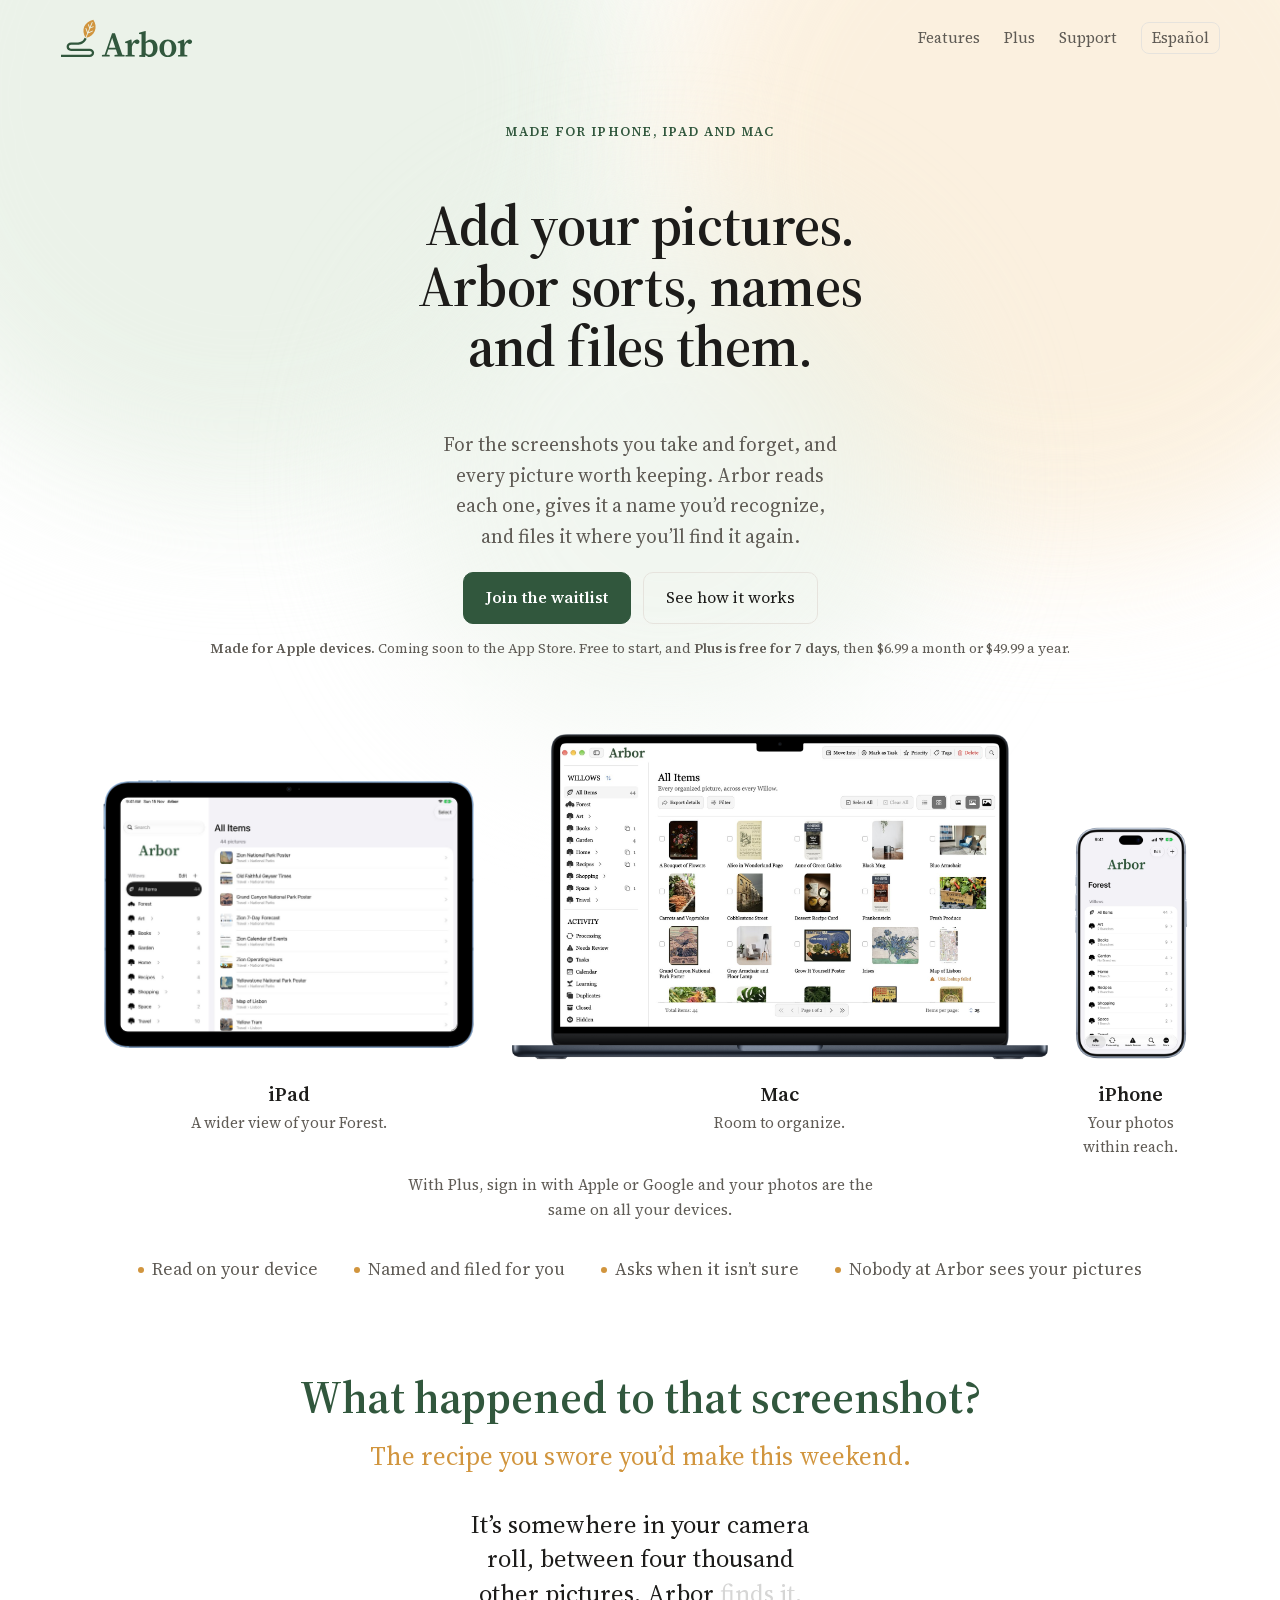
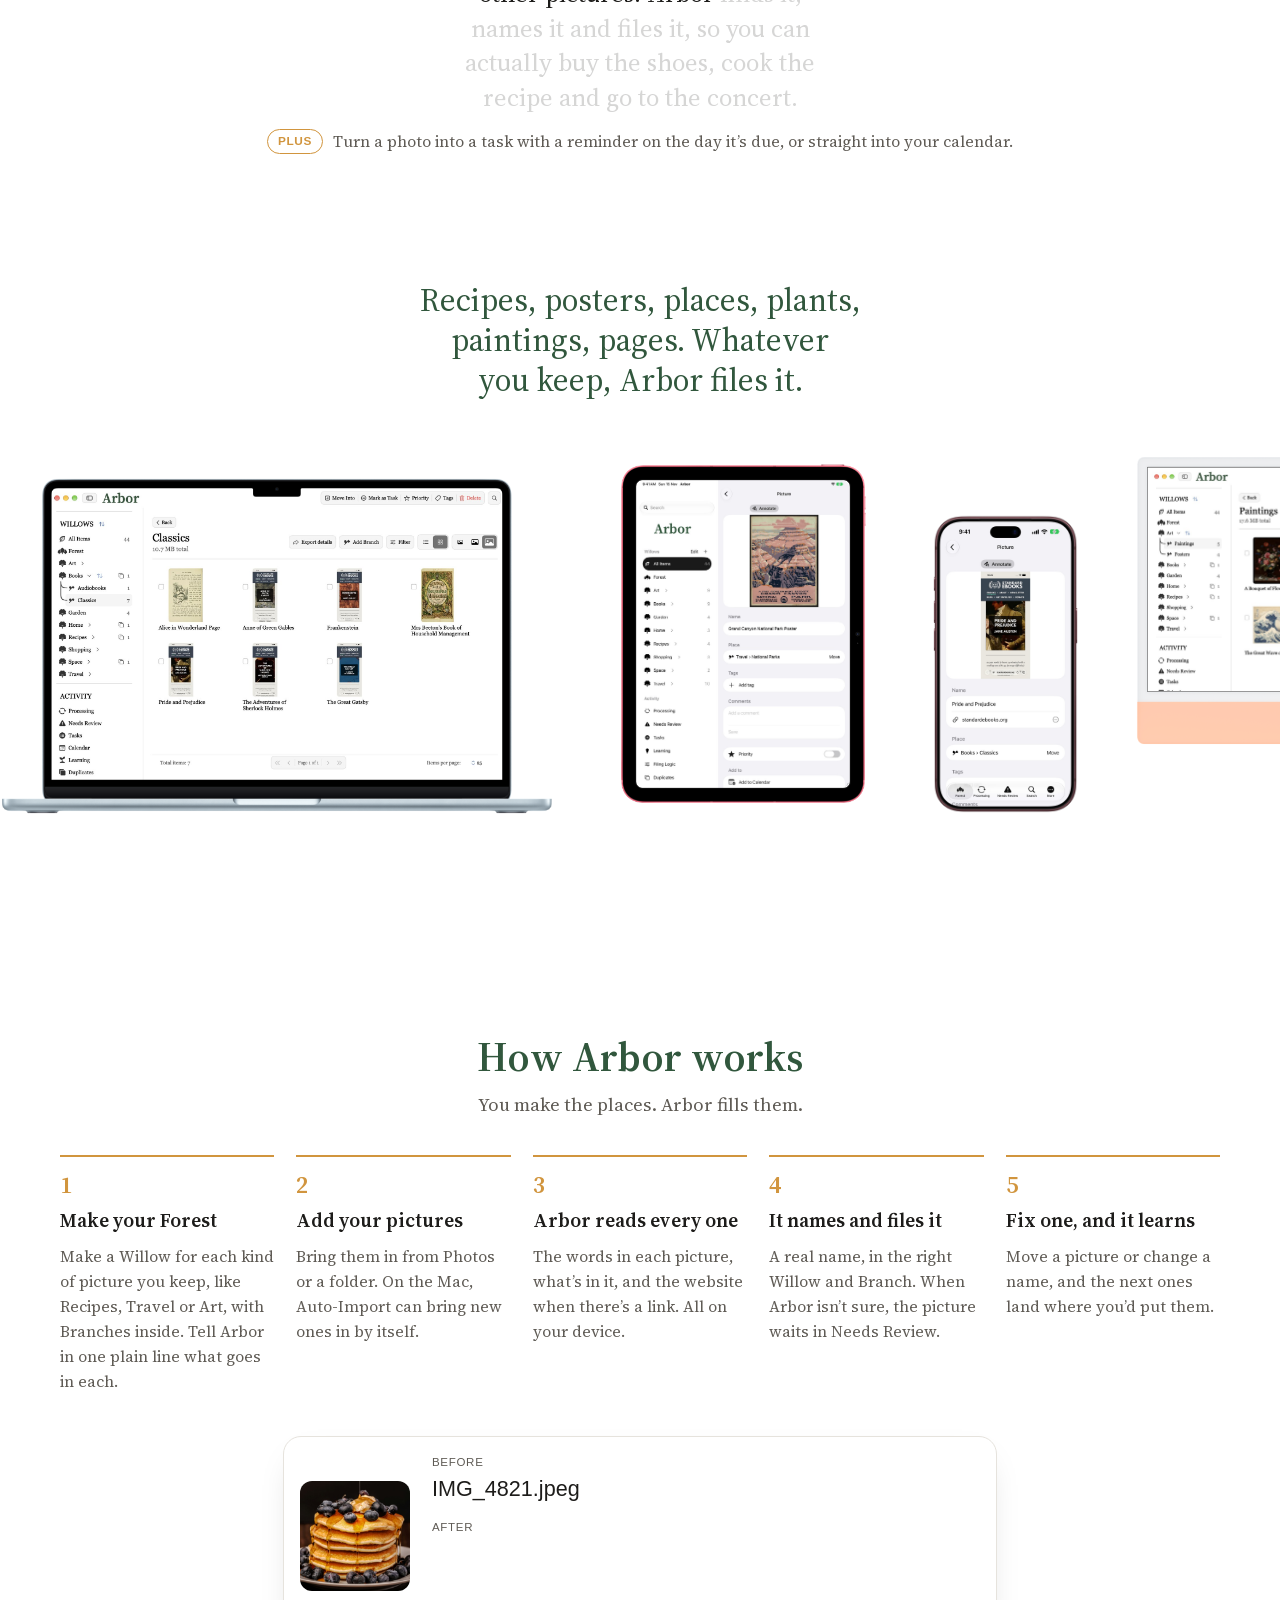
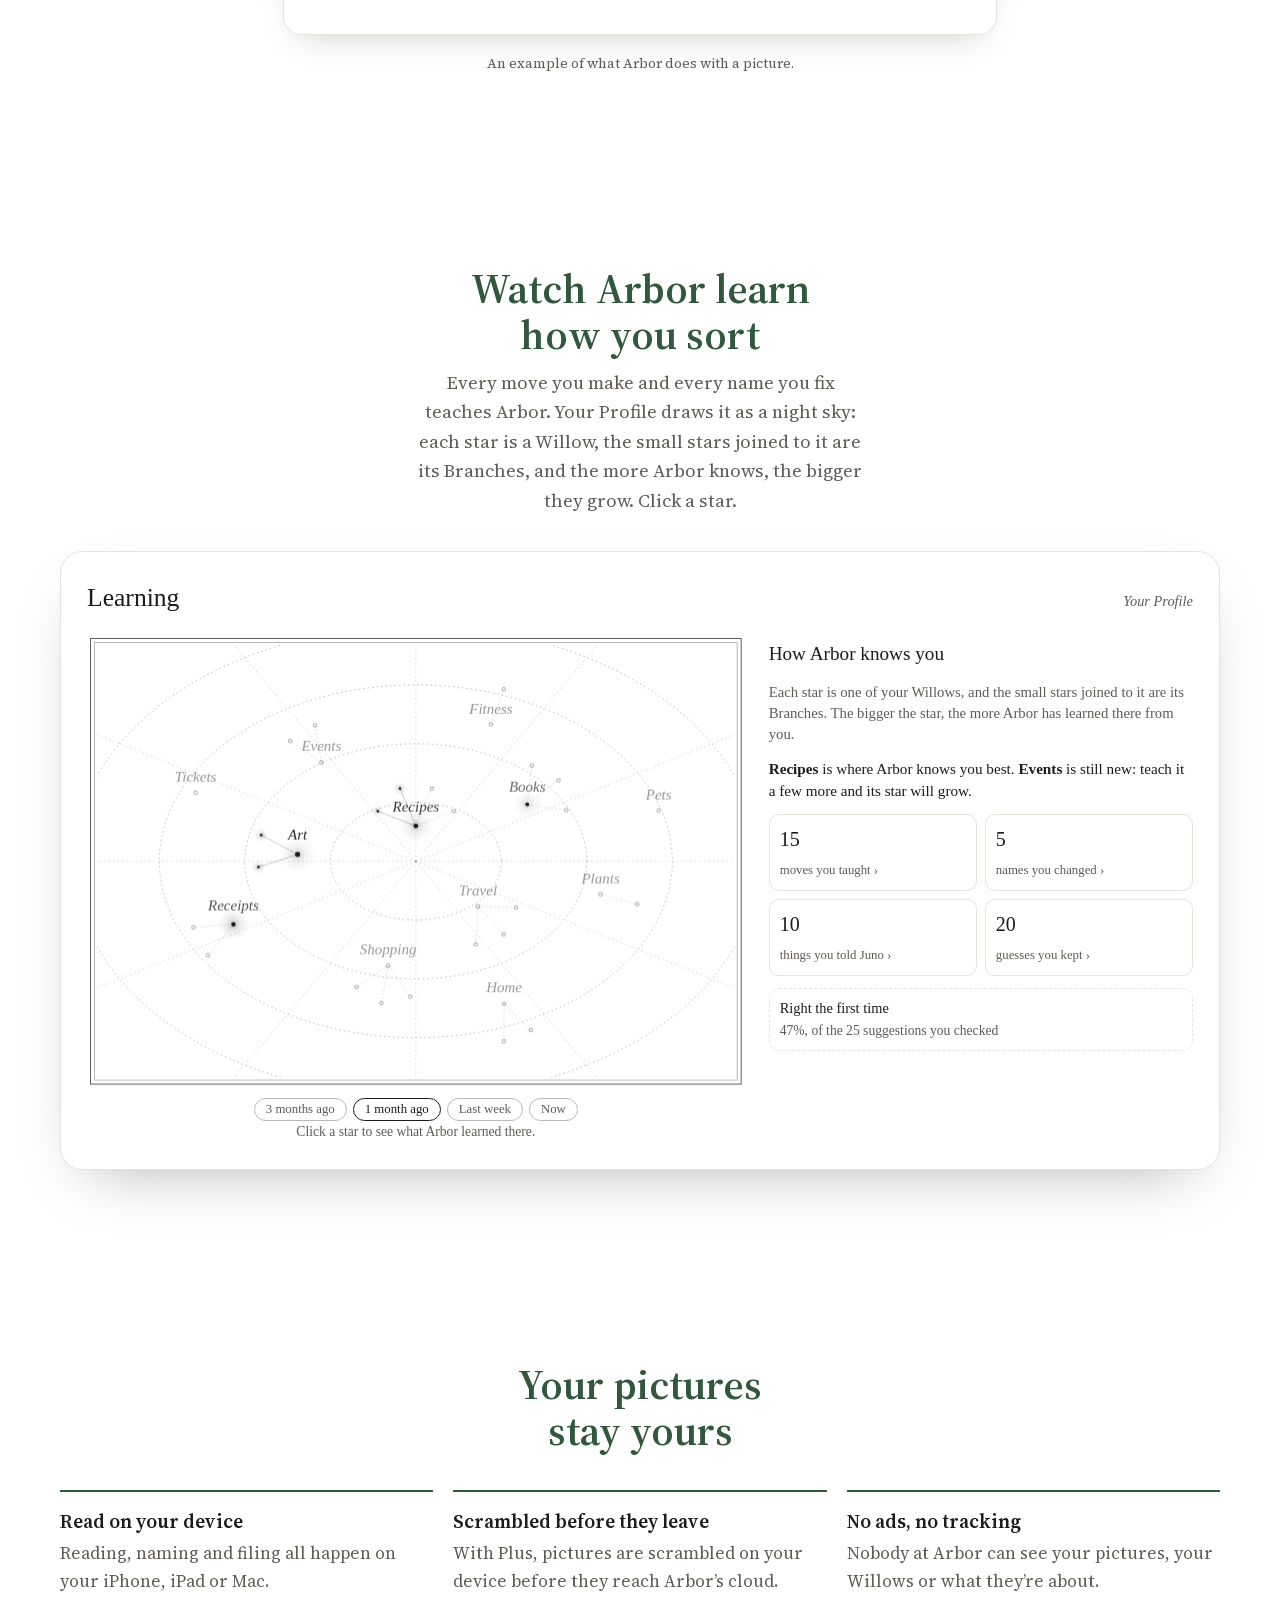
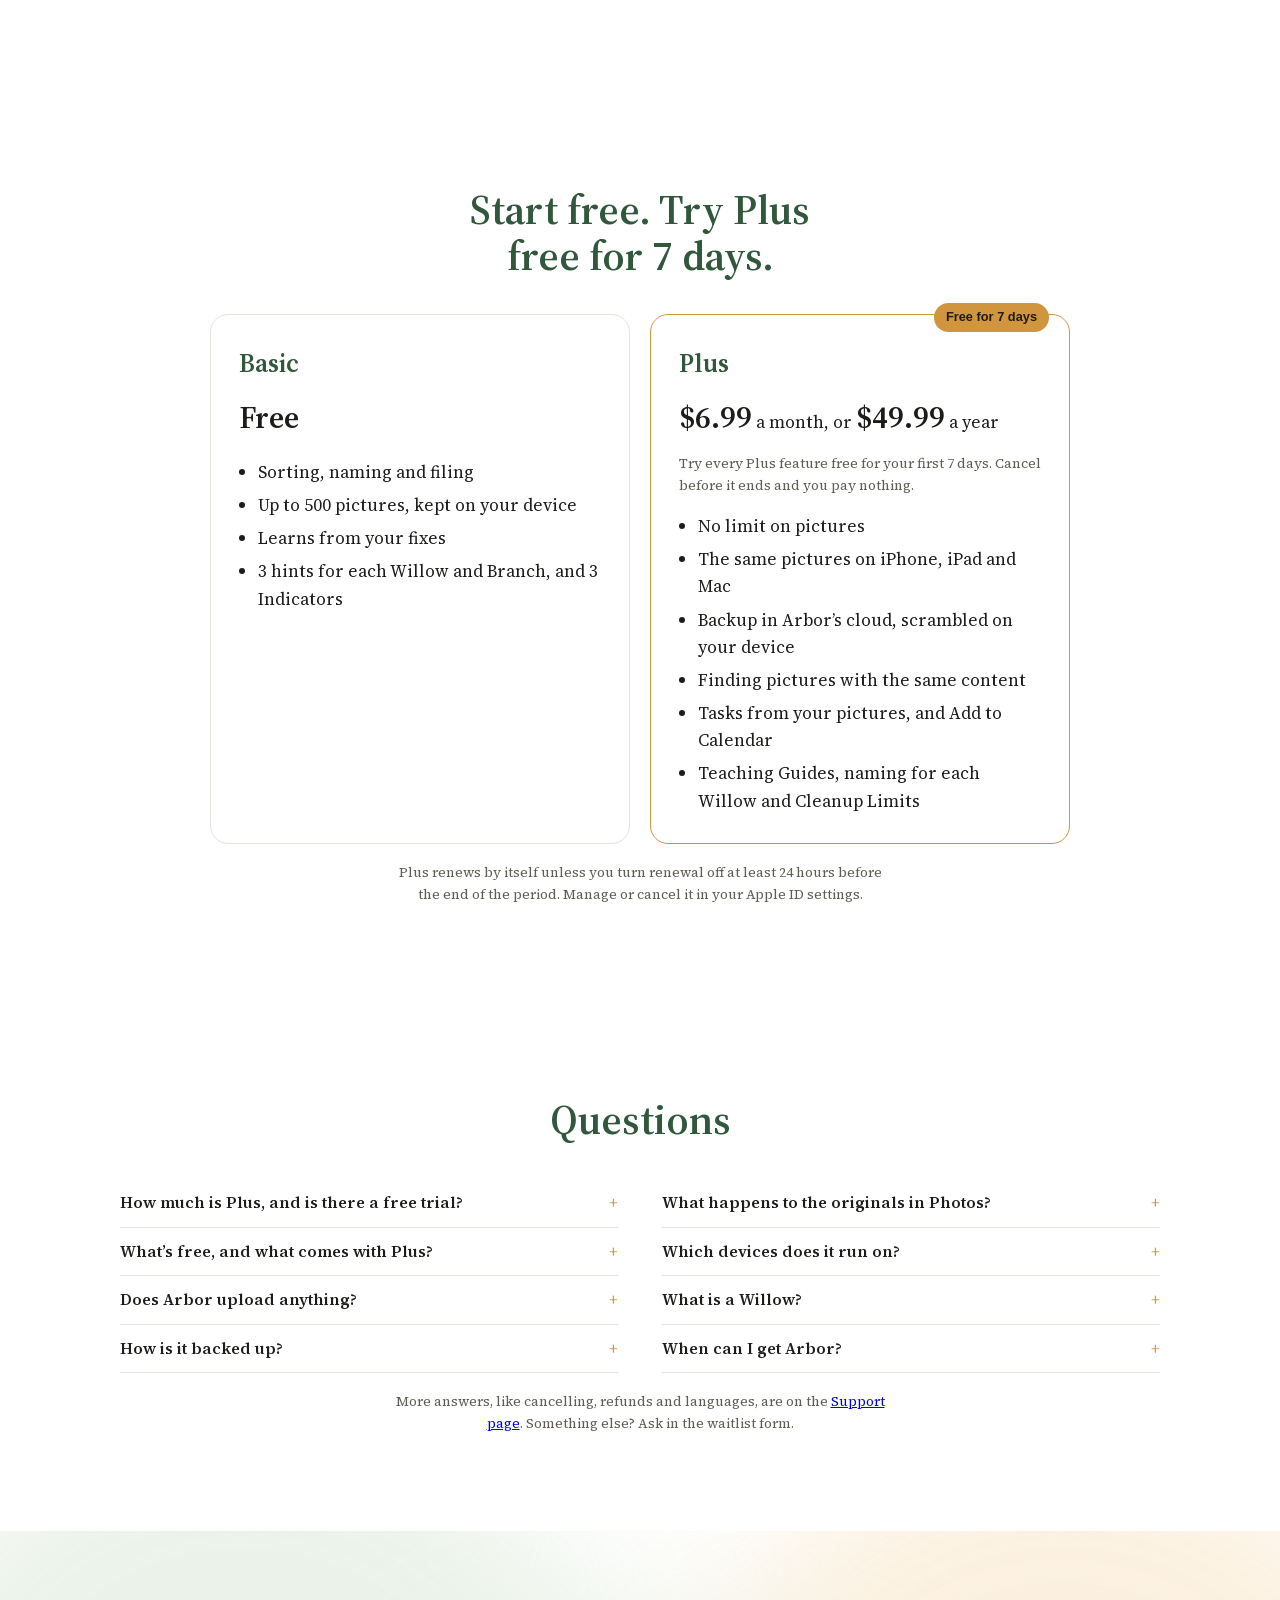
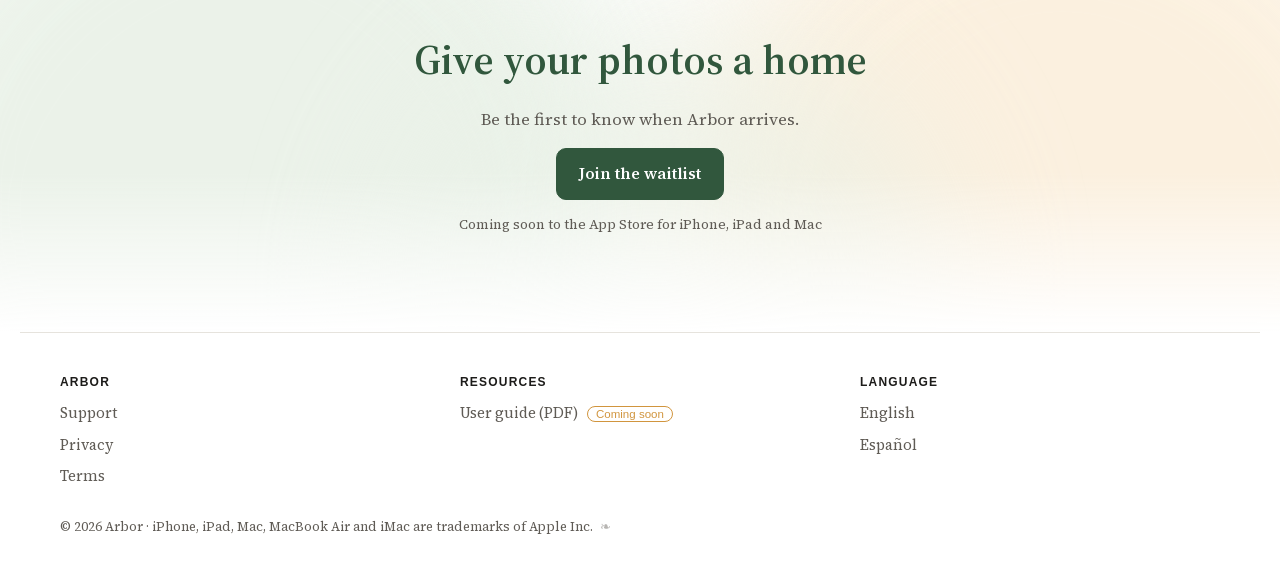
==== index.html @ 3bd98dda "Device row drifts in one smooth loop Co-Authored-By: Claude Opus 5.5 <noreply@anthropic.com>" ====
<!doctype html>
<html lang="en">
<head>
<meta charset="utf-8">
<meta name="viewport" content="width=device-width, initial-scale=1, viewport-fit=cover">
<title>Arbor: your photo curator for iPhone, iPad and Mac</title>
<meta name="description" content="Arbor organizes your photos on iPhone, iPad and Mac, screenshots included. It reads each one, gives it a name you'd recognize, and files it where you'll find it again.">
<meta name="color-scheme" content="light dark">
<meta name="theme-color" content="#ffffff" media="(prefers-color-scheme: light)">
<meta name="theme-color" content="#151614" media="(prefers-color-scheme: dark)">
<meta property="og:title" content="Arbor: your photo curator">
<meta property="og:description" content="Add your pictures. Arbor sorts, names and files them. For iPhone, iPad and Mac.">
<meta property="og:image" content="https://arborcurator.com/img/share.png">
<meta property="og:url" content="https://arborcurator.com/">
<link rel="icon" href="img/icon.svg" type="image/svg+xml">
<link rel="apple-touch-icon" href="img/apple-touch-icon.png">
<link rel="alternate" hreflang="es" href="https://arborcurator.com/es/">
<link rel="stylesheet" href="fonts/fonts.css">
<style>
/* Layout: Arbor's home page itself, full width. Motion lives in the page (a drifting color wash, a moving strip of
   pictures, tabs that switch by themselves, sliding feature cards, a name that types itself, scroll reveals).
   Apple's device frames stay still and straight, as Apple's marketing rules require. A small pill tries colors, fonts, dark. */
:root {
  --bg:#ffffff; --fg:#1d1c1a; --muted:#66625b; --line:#dedbd5; --green:#31573D; --gold:#B57A26; --on:#ffffff;
  --apple:-apple-system, BlinkMacSystemFont, "Helvetica Neue", Helvetica, Arial, sans-serif;
}
@media (prefers-color-scheme: dark) { :root:not([data-theme="light"]) { --bg:#141513; --fg:#ecebe7; --muted:#a39e96; --line:#34352f; --green:#8fc59f; --gold:#e0ad5e; --on:#141513; color-scheme:dark } }
:root[data-theme="dark"] { --bg:#141513; --fg:#ecebe7; --muted:#a39e96; --line:#34352f; --green:#8fc59f; --gold:#e0ad5e; --on:#141513; color-scheme:dark }
body { background:var(--bg); color:var(--fg); margin:0; }
button:focus-visible, a:focus-visible { outline:2px solid var(--gold); outline-offset:2px; }
.pill { position:fixed; right:max(16px, env(safe-area-inset-right, 0px)); bottom:calc(16px + env(safe-area-inset-bottom, 0px)); z-index:20; display:flex; flex-wrap:wrap; gap:8px; padding:8px; border-radius:14px; background:color-mix(in srgb, var(--bg) 88%, transparent); backdrop-filter:blur(10px); border:1px solid var(--line); box-shadow:0 8px 24px rgba(0,0,0,.12); max-width:calc(100vw - 32px); font-family:var(--apple); }
.seg { display:flex; flex-wrap:wrap; gap:4px; }
.seg button { font:inherit; font-size:.8rem; padding:4px 9px; border-radius:8px; border:1px solid var(--line); background:var(--bg); color:var(--fg); cursor:pointer; }
.seg button[aria-pressed="true"] { background:var(--green); border-color:var(--green); color:var(--on); }

/* ===== The website ===== */
.site { --s-bg:#ffffff; --s-fg:#1d1c1a; --s-muted:#5f5b55; --s-line:#e6e3dd; --s-head:#1d1c1a; --s-mark:#31573D; --s-gold:#D1953E;
  --s-btn:#D1953E; --s-btntext:#1d1c1a; --s-panel:#f6f4ef; --s-panel2:#eef3ec; --s-wash1:#e9f1e7; --s-wash2:#fbefdc; --s-card:#ffffff;
  --s-hfont:"Source Serif 4", Georgia, serif; --s-bfont:"Source Serif 4", Georgia, serif;
  background:var(--s-bg); color:var(--s-fg); font-family:var(--s-bfont); font-size:17px; line-height:1.6; overflow-x:clip; container-type:inline-size; }
.site.c-a { --s-head:#31573D; --s-btn:#31573D; --s-btntext:#fff; }
.site.c-b { --s-bg:#EEF3EC; --s-head:#31573D; --s-btn:#31573D; --s-btntext:#fff; --s-panel:#ffffff; --s-panel2:#ffffff; --s-card:#ffffff; --s-line:#d6e0d3; --s-wash1:#dbe9d6; --s-wash2:#f7ecd8; --s-muted:#4d5a50; }
.site.c-b.dark { --s-bg:#121a14; --s-panel:#1c271f; --s-panel2:#1c271f; --s-card:#1c271f; --s-line:#2c3a2f; --s-wash1:#1d3123; --s-wash2:#2a2418; }
.site.dark { --s-bg:#151614; --s-fg:#ecebe7; --s-muted:#a7a29a; --s-line:#33342f; --s-head:#f1efe9; --s-mark:#a9d3b5; --s-gold:#e0ad5e; --s-btn:#e0ad5e; --s-btntext:#151614; --s-panel:#1e201c; --s-panel2:#1a221c; --s-wash1:#1b2a1f; --s-wash2:#2a2216; --s-card:#1e201c; }
.site.c-a.dark, .site.c-b.dark { --s-head:#a9d3b5; --s-btn:#8fc59f; --s-btntext:#10170f; }
.site.f-a { --s-bfont:-apple-system, BlinkMacSystemFont, "Helvetica Neue", Arial, sans-serif; }
.site.f-c { --s-bfont:"Source Sans 3", "Helvetica Neue", Arial, sans-serif; }
.site h2, .site h3 { font-family:var(--s-hfont); font-weight:600; color:var(--s-head); margin:0; text-wrap:balance; }
.site p { margin:0; }
.in { max-width:1160px; margin:0 auto; padding-left:max(40px, env(safe-area-inset-left, 0px)); padding-right:max(40px, env(safe-area-inset-right, 0px)); }
.nav { display:flex; align-items:center; justify-content:space-between; gap:16px; padding-block:18px; position:relative; z-index:2; }
.brand { display:flex; align-items:center; text-decoration:none; } .lockup { height:40px; width:auto; display:block; } .lg { fill:#31573D; } .lo { fill:#D1953E; } .site.dark .lg { fill:#a9d3b5; } .site.dark .lo { fill:#e0ad5e; }
.links { display:flex; gap:24px; font-size:.95rem; align-items:center; }
.links a { color:var(--s-muted); text-decoration:none; } .links a:hover { color:var(--s-fg); }
.links .lang { border:1px solid var(--s-line); border-radius:8px; padding:3px 10px; }

/* Hero with a slowly drifting color wash (PDF Expert style) */
.top { position:relative; isolation:isolate; }
.wash { position:absolute; inset:0 0 18% 0; z-index:-1; overflow:hidden; }
.wash i { position:absolute; width:62vmax; height:62vmax; border-radius:50%; filter:blur(70px); opacity:.9; }
.wash i:nth-child(1) { background:var(--s-wash1); left:-12%; top:-30%; }
.wash i:nth-child(2) { background:var(--s-wash2); right:-14%; top:-24%; }
.wash i:nth-child(3) { background:var(--s-wash1); left:30%; top:20%; width:44vmax; height:44vmax; opacity:.6; }
.wash::after { content:""; position:absolute; inset:auto 0 0 0; height:40%; background:linear-gradient(transparent, var(--s-bg)); }
.hero { text-align:center; display:flex; flex-direction:column; align-items:center; gap:14px; padding-block:46px 10px; }
.for { font-size:.8rem; letter-spacing:.1em; text-transform:uppercase; font-weight:600; color:var(--s-mark); }
.h1 { font-size:3.6rem; line-height:1.05; letter-spacing:-.012em; max-width:16ch; }
.h1 span { display:inline-block; }
.sub { font-size:1.2rem; color:var(--s-muted); max-width:46ch; text-wrap:balance; }
.btns { display:flex; flex-wrap:wrap; justify-content:center; gap:12px; margin-top:6px; }
.btn { font:inherit; font-size:1rem; font-weight:600; border-radius:10px; padding:12px 22px; border:1px solid var(--s-btn); background:var(--s-btn); color:var(--s-btntext); text-decoration:none; cursor:pointer; }
.btn.ghost { background:transparent; color:var(--s-fg); border-color:var(--s-line); font-weight:400; }
.small { font-size:.86rem; color:var(--s-muted); }

/* Apple's own device frames, straight on, side by side, true relative size, never moved or overlapped */
.devices { display:flex; align-items:flex-end; justify-content:center; gap:2.2%; max-width:1080px; margin:40px auto 0; padding-inline:24px; }
.dev { position:relative; flex:none; }
.dev .frame { position:relative; z-index:2; display:block; width:100%; height:auto; pointer-events:none; }
.dev .screen { position:absolute; z-index:1; overflow:hidden; background:#fff; }
.dev.iphone .screen { border-radius:13% / 6%; } .dev.ipad .screen { border-radius:4% / 3%; } .dev.ipadl .screen { border-radius:3% / 4%; } .dev.duo .screen { border-radius:5% / 3.5%; } .dev.mac .screen { border-radius:1.5% 1.5% 0 0 / 2.3% 2.3% 0 0; }
.devices .dev.mac { width:50%; } .devices .dev.ipadl { width:36.5%; } .dev.mac .screen { left:9.294%; top:9.478%; width:81.356%; height:81.043%; }
.devices .dev.ipad { width:29.5%; } .dev.ipad .screen { left:9.804%; top:7.246%; width:80.343%; height:85.507%; }
.devices .dev.iphone { width:10.6%; } .dev.iphone .screen { left:5.333%; top:2.5%; width:89.333%; height:95%; }
.dev.ipadl .screen { left:7.246%; top:9.804%; width:85.507%; height:80.392%; }
.dev.mini .screen { left:5.077%; top:7.494%; width:89.846%; height:85.011%; border-radius:3% / 4.5%; }
.dev.minip .screen { left:7.494%; top:5.077%; width:85.011%; height:89.846%; border-radius:4.5% / 3%; }
.dev.neo .screen { left:12.647%; top:14.26%; width:74.706%; height:71.48%; }
.dev.pro .screen { left:10.882%; top:11.449%; width:78.235%; height:77.102%; }
.dev.imac .screen { left:2.962%; top:3.752%; width:94.077%; height:62.116%; }
.dev.duo .screen { left:5.340%; top:3.880%; width:89.319%; height:92.240%; }
.screen img { width:100%; height:100%; object-fit:cover; object-position:top center; display:block; background:#fff; }
.screen .slide { position:absolute; inset:0; opacity:0; transition:opacity .9s ease; }
.screen .slide.on { opacity:1; }
.coming { position:absolute; inset:0; display:flex; flex-direction:column; align-items:center; justify-content:center; gap:4px; text-align:center; padding:8%; font-family:var(--apple); font-size:.78rem; line-height:1.35; color:#77736c; background:#f4f3ef; }
.coming br { display:none; } .coming i { font-size:.85em; opacity:.75; }
.standin { position:absolute; left:8px; bottom:8px; z-index:3; font-family:var(--apple); font-size:.66rem; background:rgba(29,28,26,.82); color:#fff; border-radius:5px; padding:2px 7px; }

.devcaps { display:flex; justify-content:center; gap:2.2%; max-width:1080px; margin:18px auto 0; padding-inline:24px; text-align:center; }
.devcaps > div { flex:none; display:flex; flex-direction:column; gap:2px; }
.devcaps .cap-ipad { width:36.5%; } .devcaps .cap-mac { width:50%; } .devcaps .cap-iphone { width:10.6%; }
.devcaps b { font-family:var(--s-hfont); font-size:1.25rem; font-weight:600; color:var(--s-fg); }
.devcaps span { color:var(--s-muted); font-size:.92rem; }
.syncline { text-align:center; color:var(--s-muted); font-size:.95rem; margin:14px auto 0 !important; max-width:60ch; padding-inline:20px; }
/* Proof line */
.proof { display:flex; flex-wrap:wrap; justify-content:center; gap:10px 36px; padding-block:34px 0; color:var(--s-muted); }
.proof span { display:flex; align-items:center; gap:8px; } .proof i { width:6px; height:6px; border-radius:50%; background:var(--s-gold); display:block; }

/* Moving strip of real pictures */
.strip { margin-top:64px; overflow:hidden; mask-image:linear-gradient(90deg, transparent, #000 8%, #000 92%, transparent); }
.strip-cap { text-align:center; color:var(--s-muted); font-size:.95rem; margin-bottom:16px; }
.track { display:flex; gap:16px; width:max-content; }
.track figure { margin:0; height:190px; border-radius:12px; overflow:hidden; flex:none; box-shadow:0 8px 24px -12px rgba(0,0,0,.25); }
.track img { height:100%; width:auto; display:block; }
.track.two { margin-top:16px; }

.sec { padding-block:96px; }
.sec-head { text-align:center; display:flex; flex-direction:column; gap:10px; align-items:center; margin-bottom:36px; }
.sec-head h2 { font-size:2.6rem; line-height:1.1; max-width:20ch; }
.sec-head p { color:var(--s-muted); font-size:1.15rem; max-width:50ch; }

/* How it works, with a name that types itself */
.how { list-style:none; margin:0 auto; padding:0; display:grid; grid-template-columns:repeat(5, 1fr); gap:22px; }
.how li { display:flex; flex-direction:column; gap:8px; border-top:2px solid var(--s-line); padding-top:16px; position:relative; }
.how li::before { content:""; position:absolute; left:0; top:-2px; height:2px; width:0; background:var(--s-gold); transition:width 1.2s ease; }
.how li.on::before { width:100%; }
.how .n { font-family:var(--s-hfont); font-size:1.5rem; font-weight:600; color:var(--s-gold); line-height:1; }
.how b { font-family:var(--s-hfont); font-size:1.2rem; font-weight:600; color:var(--s-fg); }
.how p { color:var(--s-muted); font-size:.98rem; }
.rename { margin:42px auto 0; max-width:680px; display:flex; align-items:center; gap:22px; background:var(--s-card); border:1px solid var(--s-line); border-radius:18px; padding:16px; box-shadow:0 14px 34px -18px rgba(0,0,0,.25); }
.rename img { width:110px; height:110px; object-fit:cover; border-radius:12px; flex:none; }
.rename .names { position:relative; flex:1; min-width:0; }
.rename .old { position:relative; display:inline-block; font-family:var(--apple); font-size:1.35rem; color:var(--s-fg); transition:opacity .45s ease, transform .45s ease, filter .45s ease; }
.rename .old svg { position:absolute; left:-6%; top:50%; width:112%; height:1.9em; transform:translateY(-50%); overflow:visible; pointer-events:none; }
.rename .old path { fill:none; stroke:var(--s-fg); stroke-opacity:.82; stroke-width:4.2; stroke-linecap:round; stroke-linejoin:round; }
.rename.gone .old { opacity:0; transform:scale(.9) translateY(-4px); filter:blur(3px); }
.rename .new { position:relative; display:inline-block; font-family:var(--s-hfont); font-size:1.7rem; font-weight:600; color:var(--s-head); line-height:1.25; margin-top:4px; clip-path:inset(0 100% 0 0); }
.rename.write .new { animation:write 1.3s cubic-bezier(.45,.05,.4,1) forwards; }
@keyframes write { to { clip-path:inset(0 0 0 0); } }
.rename .new svg { position:absolute; left:0; bottom:-.32em; width:100%; height:.5em; overflow:visible; }
.rename .new svg path { fill:none; stroke:var(--s-gold); stroke-width:3; stroke-linecap:round; stroke-dasharray:240; stroke-dashoffset:240; }
.rename.write .new svg path { animation:under .6s 1.25s ease-out forwards; }
@keyframes under { to { stroke-dashoffset:0; } }
.rename .chip { display:inline-flex; gap:6px; margin-top:10px; font-family:var(--apple); font-size:.88rem; padding:5px 12px; border-radius:999px; background:var(--s-panel2); color:var(--s-mark); opacity:0; transform:translateY(6px); transition:opacity .4s ease, transform .4s ease; }
.rename .chip.on { opacity:1; transform:none; }
.rename .tag { font-family:var(--apple); font-size:.72rem; letter-spacing:.06em; text-transform:uppercase; color:var(--s-muted); }
@keyframes blink { 50% { opacity:0; } }

/* Device tabs that switch by themselves, with a progress line */
.tabs { display:flex; justify-content:center; flex-wrap:wrap; gap:6px; margin-bottom:18px; }
.tab { position:relative; overflow:hidden; font:inherit; font-size:.97rem; padding:8px 18px; border-radius:999px; border:1px solid var(--s-line); background:transparent; color:var(--s-muted); cursor:pointer; }
.tab[aria-selected="true"] { color:var(--s-fg); border-color:var(--s-fg); }
.tab .bar { position:absolute; left:0; bottom:0; height:2px; width:0; background:var(--s-gold); }
.tab[aria-selected="true"] .bar.run { animation:fill 6s linear forwards; }
@keyframes fill { to { width:100%; } }
.site .tabtext { text-align:center; color:var(--s-muted); max-width:52ch; margin:0 auto 26px; min-height:3.2em; }
.tabstage { position:relative; display:flex; justify-content:center; align-items:flex-end; min-height:200px; }
.tabstage .dev { animation:rise .6s cubic-bezier(.2,.7,.2,1) both; }
.tabstage { gap:3%; align-items:flex-end; } .tabstage .dev.imac { width:min(560px, 56%); } .tabstage .dev.mac { width:min(460px, 41%); } .tabstage .dev.ipad { width:min(300px, 31%); } .tabstage .dev.ipadl { width:min(520px, 54%); } .tabstage .dev.iphone { width:min(200px, 22%); } .tabstage .dev.duo { width:min(320px, 36%); }
@keyframes rise { from { opacity:0; transform:translateY(24px); } to { opacity:1; transform:none; } }

.trio { display:grid; grid-template-columns:48fr 35fr 10.2fr; grid-template-rows:auto auto; column-gap:3.4%; max-width:1100px; margin:0 auto; }
.trio figure { margin:0; display:grid; grid-row:span 2; grid-template-rows:subgrid; justify-items:center; row-gap:20px; }
.trio .dev { width:100%; align-self:end; } .trio .tphone .dev { width:62%; }
.trio figcaption { text-align:center; display:flex; flex-direction:column; gap:2px; align-self:start; white-space:nowrap; }
.trio figcaption b { font-family:var(--s-hfont); font-size:1.5rem; font-weight:600; color:var(--s-fg); }
.trio figcaption span { color:var(--s-muted); }
.show-cap { text-align:center; font-family:var(--s-hfont); font-size:2rem; line-height:1.25; color:var(--s-head); max-width:28ch; margin:0 auto 34px !important; text-wrap:balance; }
.showrow { overflow:hidden; padding:20px 0 28px; }
.showtrack { display:flex; align-items:flex-end; width:max-content; animation:drift 140s linear infinite; will-change:transform; }
.showrow:hover .showtrack { animation-play-state:paused; }
@keyframes drift { to { transform:translateX(-50%); } }
@media (prefers-reduced-motion: reduce) { .showrow { overflow-x:auto; } .showtrack { animation:none; } }
.showrow::-webkit-scrollbar { display:none; }
.sitem { flex:none; height:360px; display:flex; align-items:flex-end; margin-right:56px; }
.sitem .dev { height:100%; width:auto; } .sitem .dev .frame { height:100%; width:auto; }
.sitem.s-iphone { height:300px; } .sitem.s-mini { height:250px; } .sitem.s-ipadl { height:300px; } .sitem.s-ipad { height:360px; } .sitem.s-minip { height:310px; }
.showrow:focus-visible { outline:2px solid var(--s-gold); outline-offset:-2px; }
/* Feature cards that slide sideways (Paste style) */
.carousel { position:relative; }
.cards { display:flex; gap:22px; transition:transform .8s cubic-bezier(.2,.7,.2,1); will-change:transform; }
.card { flex:0 0 min(560px, 82%); background:var(--s-panel); border-radius:22px; padding:28px; display:flex; flex-direction:column; gap:16px; }
.card:nth-child(even) { background:var(--s-panel2); }
.card h3 { font-size:1.6rem; line-height:1.15; }
.card p { color:var(--s-muted); }
.card .shot { border-radius:12px; overflow:hidden; background:#fff; height:300px; box-shadow:0 14px 30px -16px rgba(0,0,0,.3); position:relative; }
.card .shot img { width:100%; height:100%; object-fit:contain; object-position:center; display:block; padding:10px; box-sizing:border-box; }
.cdev { display:flex; justify-content:center; align-items:center; height:300px; padding:14px 0; box-sizing:border-box; border-radius:14px; background:radial-gradient(closest-side, color-mix(in srgb, var(--s-bg) 70%, transparent), transparent); }
.cdev .dev { height:100%; width:auto; flex:none; } .cdev .dev .frame { height:100%; width:auto; }
.plus { align-self:flex-start; font-family:var(--apple); font-size:.74rem; font-weight:600; letter-spacing:.05em; color:var(--s-gold); border:1px solid var(--s-gold); border-radius:999px; padding:2px 10px; }
.cnav { display:flex; justify-content:center; align-items:center; gap:14px; margin-top:24px; }
.cnav button.arrow { font:inherit; width:40px; height:40px; border-radius:50%; border:1px solid var(--s-line); background:var(--s-bg); color:var(--s-fg); cursor:pointer; font-size:1.1rem; }
.dots { display:flex; gap:8px; } .dots button { width:8px; height:8px; border-radius:99px; border:0; padding:0; background:var(--s-line); cursor:pointer; transition:width .3s ease, background .3s ease; }
.dots button[aria-current="true"] { width:26px; background:var(--s-gold); }

/* Learning: the star chart stays pinned while three lines change as you scroll */
.learnmock { background:var(--s-card); border:1px solid var(--s-line); border-radius:22px; padding:26px; box-shadow:0 24px 60px -30px rgba(0,0,0,.35); }
.learnmock .lh { display:flex; justify-content:space-between; align-items:baseline; gap:12px; flex-wrap:wrap; margin-bottom:16px; }
.learnmock .lh b { font-family:Georgia, serif; font-size:1.6rem; font-weight:400; color:var(--s-fg); }
.learnmock .lh span { font-family:Georgia, serif; font-size:.9rem; color:var(--s-muted); font-style:italic; }
.lgrid { display:grid; grid-template-columns:minmax(0, 1.55fr) minmax(0, 1fr); gap:24px; align-items:start; font-family:Georgia, serif; }
.lgrid canvas { width:100%; aspect-ratio:1.45; display:block; color:var(--s-fg); cursor:pointer; }
.lhint { text-align:center; color:var(--s-muted); font-size:.85rem; margin-top:8px; }
.times { display:flex; justify-content:center; flex-wrap:wrap; gap:6px; margin-top:10px; }
.times button { font-family:Georgia, serif; font-size:.8rem; padding:3px 11px; border-radius:999px; border:1px solid color-mix(in srgb, var(--s-fg) 30%, transparent); background:transparent; color:var(--s-muted); cursor:pointer; }
.times button[aria-pressed="true"] { color:var(--s-fg); border-color:var(--s-fg); }
.lside { display:flex; flex-direction:column; gap:12px; color:var(--s-fg); }
.lpanel { border:1px solid color-mix(in srgb, var(--s-fg) 35%, transparent); border-radius:14px; padding:14px 16px; animation:panelIn .35s ease both; }
@keyframes panelIn { from { opacity:0; transform:translateY(8px); } to { opacity:1; transform:none; } }
.lpanel .ph { display:flex; justify-content:space-between; align-items:baseline; gap:10px; }
.lpanel .ph b { font-size:1.2rem; font-weight:400; }
.lpanel .ph button { font:inherit; font-size:.9rem; background:none; border:0; color:var(--s-muted); cursor:pointer; }
.lpanel .sub { color:var(--s-muted); font-size:.92rem; margin:2px 0 8px; }
.lpanel .row { display:flex; justify-content:space-between; gap:10px; padding:7px 0; border-top:1px solid var(--s-line); font-size:.95rem; }
.lpanel .row span:last-child { color:var(--s-muted); white-space:nowrap; }
.lpanel .row span:last-child::after { content:" \203A"; }
.lpanel .br { font-size:.85rem; color:var(--s-muted); margin-top:8px; }
.lside h4 { font-size:1.2rem; font-weight:400; margin:4px 0 0; }
.lside .exp { color:var(--s-muted); font-size:.92rem; line-height:1.45; }
.lside .best { font-size:.95rem; line-height:1.45; transition:opacity .4s ease; }
.lstats { display:grid; grid-template-columns:1fr 1fr; gap:8px; }
.lstats div { border:1px solid var(--s-line); border-radius:10px; padding:8px 10px; }
.lstats b { display:block; font-size:1.25rem; font-weight:400; font-variant-numeric:tabular-nums; }
.lstats span { font-size:.8rem; color:var(--s-muted); }
.lfirst { border:1px dashed var(--s-line); border-radius:10px; padding:8px 10px; font-size:.9rem; }
.lfirst span { display:block; color:var(--s-muted); font-size:.85rem; }

.private { display:grid; grid-template-columns:repeat(3, 1fr); gap:20px; }
.private div { border-top:2px solid var(--s-mark); padding-top:14px; }
.private b { font-family:var(--s-hfont); font-size:1.2rem; font-weight:600; display:block; margin-bottom:4px; }
.private p { color:var(--s-muted); }
.plans { display:grid; grid-template-columns:1fr 1fr; gap:20px; max-width:860px; margin:0 auto; }
.plan { background:var(--s-card); border:1px solid var(--s-line); border-radius:18px; padding:28px; display:flex; flex-direction:column; gap:10px; transition:transform .3s ease, box-shadow .3s ease; }
.plan:hover { transform:translateY(-4px); box-shadow:0 18px 40px -22px rgba(0,0,0,.3); }
.plan.plusc { border-color:var(--s-gold); position:relative; }
.trial { position:absolute; top:-12px; right:20px; font-family:var(--apple); font-size:.8rem; font-weight:600; background:var(--s-gold); color:#1d1c1a; border-radius:999px; padding:4px 12px; }
.plan h3 { font-size:1.6rem; } .price b { font-family:var(--s-hfont); font-size:1.9rem; font-weight:600; }
.plan ul { margin:6px 0 0; padding-left:1.1em; display:flex; flex-direction:column; gap:6px; }
.site .fine { font-size:.85rem; color:var(--s-muted); text-align:center; max-width:70ch; margin:18px auto 0; }
.qs { max-width:1040px; margin:0 auto; columns:2 420px; column-gap:44px; }
.qs details { border-bottom:1px solid var(--s-line); padding-block:11px; break-inside:avoid; }
.qs summary { cursor:pointer; font-family:var(--s-hfont); font-size:1rem; font-weight:600; list-style:none; display:flex; justify-content:space-between; gap:12px; }
.qs summary::after { content:"+"; color:var(--s-gold); transition:transform .3s ease; } .qs details[open] summary::after { transform:rotate(45deg); }
.qs details p { color:var(--s-muted); margin-top:6px; font-size:.95rem; }
.end { text-align:center; display:flex; flex-direction:column; align-items:center; gap:14px; padding-block:96px; position:relative; isolation:isolate; overflow:hidden; }
.end h2 { font-size:2.6rem; }
.foot { display:grid; grid-template-columns:repeat(3, minmax(0, 1fr)); gap:18px 40px; padding-block:40px 28px; font-size:.92rem; color:var(--s-muted); border-top:1px solid var(--s-line); }
.fcol { display:flex; flex-direction:column; gap:8px; } .fcol b { font-family:var(--apple); font-size:.75rem; letter-spacing:.1em; text-transform:uppercase; color:var(--s-fg); margin-bottom:2px; }
.fcol a { color:var(--s-muted); text-decoration:none; } .fcol a:hover { color:var(--s-fg); }
.soon { font-style:normal; font-family:var(--apple); font-size:.72rem; color:var(--s-gold); border:1px solid var(--s-gold); border-radius:999px; padding:1px 8px; margin-left:6px; white-space:nowrap; }
.fine2 { grid-column:1 / -1; font-size:.8rem; color:var(--s-muted); margin-top:10px !important; }


/* Hook: the screenshot you forgot, with lines that change by themselves */
.hook { text-align:center; display:flex; flex-direction:column; align-items:center; gap:14px; padding-block:90px 30px; }
.hook-q { font-family:var(--s-hfont); font-weight:600; font-size:2.8rem; line-height:1.1; color:var(--s-head); text-wrap:balance; }
.hook-rot { position:relative; height:2.2em; width:100%; font-family:var(--s-hfont); font-size:1.6rem; color:var(--s-gold); }
.hook-rot span { position:absolute; inset:0; opacity:0; transform:translateY(14px); transition:opacity .6s ease, transform .6s ease; }
.hook-rot span.on { opacity:1; transform:none; }
.hook-p { color:var(--s-fg); font-size:1.55rem; line-height:1.4; max-width:34ch; font-family:var(--s-hfont); text-wrap:balance; }
.hook-p .w { opacity:.18; transition:opacity .25s linear; }
.hook-p .w.lit { opacity:1; }
.hook-plus { display:flex; align-items:center; gap:10px; color:var(--s-muted); font-size:.98rem; }
/* Waitlist sheet */
.wl-back { position:fixed; inset:0; z-index:40; background:rgba(20,22,20,.45); display:flex; align-items:center; justify-content:center; padding:16px; }
.wl-back[hidden] { display:none; }
.wl { width:min(420px, 100%); max-height:calc(100vh - 32px); overflow:auto; background:var(--s-bg); color:var(--s-fg); border-radius:16px; padding:20px 22px; box-shadow:0 30px 80px -20px rgba(0,0,0,.45); display:flex; flex-direction:column; gap:10px; font-family:var(--apple); font-size:14px; line-height:1.4; }
.wl h3 { font-family:var(--s-hfont); font-size:1.3rem; margin:0; }
.wl .lead { color:var(--s-muted); font-size:13px; margin:0; }
.wl .row { display:grid; grid-template-columns:1fr 1fr; gap:8px; }
.wl label.f { display:flex; flex-direction:column; gap:3px; font-size:12px; font-weight:600; color:var(--s-muted); }
.wl input[type=text], .wl input[type=email], .wl textarea { font:inherit; font-size:14px; font-weight:400; padding:7px 9px; border-radius:8px; border:1px solid var(--s-line); background:var(--s-bg); color:var(--s-fg); resize:vertical; }
.wl input:focus, .wl textarea:focus { outline:2px solid var(--s-mark); outline-offset:0; }
.wl fieldset { border:0; padding:0; margin:0; }
.wl legend { font-size:12px; font-weight:600; color:var(--s-muted); margin-bottom:5px; padding:0; }
.wl .boxes { display:grid; grid-template-columns:repeat(3, auto); justify-content:start; gap:6px 18px; }
.wl .boxes label { display:flex; align-items:center; gap:6px; font-size:14px; cursor:pointer; }
.wl .boxes input { accent-color:var(--s-mark); width:15px; height:15px; margin:0; }
.wl .acts { display:flex; justify-content:flex-end; gap:8px; margin-top:4px; }
.wl .acts .btn { font-size:14px; padding:7px 14px; border-radius:8px; }
.wl .note { font-size:11.5px; color:var(--s-muted); margin:0; }
.wl .err { color:#b3261e; font-size:12.5px; margin:0; }
.wl .err:empty { display:none; }
.wl .done { text-align:center; display:flex; flex-direction:column; gap:8px; align-items:center; padding-block:10px; }
@container (max-width: 640px) { .hook-q { font-size:2rem; } .hook-rot { font-size:1.2rem; height:2.8em; } .wl .boxes { grid-template-columns:repeat(2, auto); } }

/* Motion (all of it switched off for people who ask their device for less motion) */
@media (prefers-reduced-motion: no-preference) {
  .wash i:nth-child(1) { animation:drift1 22s ease-in-out infinite alternate; }
  .wash i:nth-child(2) { animation:drift2 26s ease-in-out infinite alternate; }
  .wash i:nth-child(3) { animation:drift3 30s ease-in-out infinite alternate; }
  @keyframes drift1 { to { transform:translate(18%, 14%) scale(1.15); } }
  @keyframes drift2 { to { transform:translate(-16%, 18%) scale(.9); } }
  @keyframes drift3 { to { transform:translate(-20%, -12%) scale(1.2); } }
  .h1 span { animation:word .8s cubic-bezier(.2,.7,.2,1) both; }
  @keyframes word { from { opacity:0; transform:translateY(.4em); filter:blur(6px); } to { opacity:1; transform:none; filter:none; } }
  .hero .sub, .hero .btns, .hero .small { animation:word .8s .7s cubic-bezier(.2,.7,.2,1) both; }
  .devices { animation:word 1s .9s cubic-bezier(.2,.7,.2,1) both; }
  .track.one { animation:slide 70s linear infinite; } .track.two { animation:slide 90s linear infinite reverse; }
  .strip:hover .track { animation-play-state:paused; }
  @keyframes slide { to { transform:translateX(-50%); } }
  .rv { opacity:0; transform:translateY(34px); transition:opacity .8s ease, transform .8s cubic-bezier(.2,.7,.2,1); }
  .rv.on { opacity:1; transform:none; }
  .how li.rv:nth-child(2) { transition-delay:.12s; } .how li.rv:nth-child(3) { transition-delay:.24s; } .how li.rv:nth-child(4) { transition-delay:.36s; } .how li.rv:nth-child(5) { transition-delay:.48s; }
  .btn { transition:transform .2s ease, box-shadow .2s ease; } .btn:hover { transform:translateY(-2px); box-shadow:0 8px 18px -8px rgba(0,0,0,.3); }
}
@media (prefers-reduced-motion: reduce) { .track { flex-wrap:wrap; width:auto; justify-content:center; } .track.two { display:none; } .cards { transition:none; } }

@container (max-width: 900px) { .how { grid-template-columns:1fr 1fr; } .lgrid { grid-template-columns:1fr; } }
@container (max-width: 640px) {
  .show-cap { font-size:1.4rem; } .sitem { height:220px; } .sitem.s-iphone { height:200px; } .sitem.s-mini, .sitem.s-ipadl { height:170px; } .sitem { margin-right:28px; }
  .devcaps span { display:none; } .devcaps b { font-size:1rem; }
  .trio { grid-template-columns:1fr; grid-template-rows:none; row-gap:36px; } .trio figure { grid-row:auto; grid-template-rows:auto auto; } .trio .tphone .dev { width:30%; } .trio .tipad .dev { width:80%; } .trio figcaption { white-space:normal; }
  .foot { grid-template-columns:1fr 1fr; }
  .cdev { height:220px; }
  .in { padding-left:max(20px, env(safe-area-inset-left, 0px)); padding-right:max(20px, env(safe-area-inset-right, 0px)); }
  .links a.hide { display:none; } .links { gap:12px; }
  .hero { padding-block:28px 6px; } .h1 { font-size:2.25rem; } .sub { font-size:1.05rem; }
  .btns { flex-direction:column; align-items:stretch; width:100%; }
  .devices { padding-inline:12px; gap:3%; }
  .proof { gap:8px 18px; font-size:.92rem; }
  .track figure { height:130px; }
  .sec { padding-block:60px; } .sec-head h2 { font-size:1.9rem; }
  .how { grid-template-columns:1fr; } .rename img { width:72px; height:72px; }
  .card { padding:18px; } .card h3 { font-size:1.35rem; }
  .private { grid-template-columns:1fr; } .plans { grid-template-columns:1fr; }
  .end h2 { font-size:1.9rem; } .end { padding-block:60px; }
}
.tend{color:inherit;text-decoration:none;opacity:.45;margin-left:4px}.tend:hover{opacity:.9}
</style>
</head>
<body>
<div id="view"></div>

<script>
(function () {
  var dm = matchMedia('(prefers-color-scheme: dark)'); var s = { mode: dm.matches ? 'dark' : 'light', colors: 'a', fonts: 'b' };
  if (dm.addEventListener) dm.addEventListener('change', function () { s.mode = dm.matches ? 'dark' : 'light'; render(); });
  var view = document.getElementById('view');
  var still = matchMedia('(prefers-reduced-motion: reduce)').matches;
  var timers = [];
  function later(fn, ms) { var t = setTimeout(fn, ms); timers.push(t); return t; }
  function every(fn, ms) { var t = setInterval(fn, ms); timers.push(t); return t; }
  function clearAll() { timers.forEach(function (t) { clearTimeout(t); clearInterval(t); }); timers = []; }

  var STRIP = ['met-39799','unsplash-pancakes-1','loc-2007676134','unsplash-yellow-trolley','met-436528','commons-page-13','unsplash-variegated-monstera','loc-98517738','met-827660','unsplash-cobblestone-street','loc-99400959','met-333990','unsplash-pancakes-2','loc-2007676131','commons-mrs-14','unsplash-alleyway','met-438817','loc-96524672','unsplash-red-building-street','met-382608','loc-2007676133','loc-98518589'];
  function strip(list) { var f = list.map(function (n) { return '<figure><img src="strip/' + n + '.jpg" alt="" loading="lazy"></figure>'; }).join(''); return f + f; }

  // Apple's own frames (Apple Design Resources), in their real colors. kind: mac, imac, ipad, ipadl (sideways), iphone, duo.
  function frame(kind, inner, color) {
    var file = { mac: 'macbook-' + (color || 'silver'), imac: 'imac-' + (color || 'silver'), ipad: 'ipad-' + (color || 'silver') + '-portrait',
                 ipadl: 'ipad-' + (color || 'silver') + '-landscape', iphone: 'iphone-' + (color || 'silver'), duo: 'duo-night-sky',
                 mini: 'mini-' + (color || 'starlight') + '-landscape', minip: 'mini-' + (color || 'midnight') + '-portrait', neo: 'neo-' + (color || 'blush'), pro: 'pro-' + (color || 'space-black') }[kind];
    var alt = { minip: 'iPad mini', mini: 'iPad mini', neo: 'MacBook Neo', pro: 'MacBook Pro', ipadl: 'iPad', mac: 'MacBook Air', imac: 'iMac', ipad: 'iPad', iphone: 'iPhone', duo: 'iPhone Duo' }[kind];
    return '<div class="dev ' + kind + '"><div class="screen">' + inner + '</div><img class="frame" src="frames/c/' + file + '.png" alt="' + alt + ' showing Arbor"></div>';
  }
  function shot(name, alt) { return '<img src="img/screens/' + name + '.jpg" alt="' + alt + '" loading="lazy">'; }

  // Edwin's logo (Handoff/App-Icon/final-2026-11-03/LOGO), owner's pick for the header, 15 Nov 2026
  var LOCKUP = '<svg class="lockup" viewBox="36 306 782 234" role="img" aria-label="Arbor"><g id="Layer_1" data-name="Layer 1"><path class="lg" d="M281.29857,522.33137l20.69945-3.05952h3.85523l20.86755,3.05952v9.58225H281.29857Zm59.36919-126.393H357.3997l46.39577,135.97527H376.73685L338.87774,416.15817l6.18978-5.24025-40.26764,120.9957H293.939ZM317.7733,479.502h55.07911l3.93766,10.657h-62.356Zm37.19255,43.05392,24.35543-3.05952h8.9475l25.74434,3.05952v9.35769H354.96585Z"/><path class="lg" d="M431.962,489.07387V478.28833c0-11.2191-.20379-16.42041-.61268-24.58l-14.37208-1.83675v-7.58844L451.085,431.36879l3.28408,2.11453,2.14958,25.27575v30.3148c0,12.64826.20379,33.6599.61138,42.83975H431.34931C431.7582,522.73377,431.962,501.72213,431.962,489.07387Zm-13.3531,34.50234,20.94154-4.0798h12.91566l20.94284,4.0798v8.33741h-54.8Zm26.22982-61.742h13.49978l-3.90195,3.52422c5.03126-22.041,18.37268-33.9896,30.48355-33.9896,7.4132,0,14.05794,3.90455,16.13094,11.05425-.22456,10.11185-5.01958,15.79085-13.17916,15.79085-5.44016,0-9.76658-2.43515-14.03718-7.21719l-5.73222-6.26442,9.09678.50624c-9.9522,5.92822-17.2953,16.4282-20.93894,30.33817l-11.4216-.749Z"/><path class="lg" d="M499.46221,523.65149l20.534-4.08109-7.63,12.41851c.40758-9.17986.61138-30.19149.61138-42.83975V401.26168l-14.7602-1.81469v-7.88828l36.44033-9.17985,3.08029,1.85622-.81518,28.74285v35.04881l.61138,2.65193v65.79327l-3.61249,17.93135-34.45949-2.41438Zm81.235-40.31762c0-25.19267-9.46413-37.45022-23.24559-37.45022-9.06563,0-18.61283,7.30676-29.31141,18.15591l-1.83545-3.52292c11.7565-19.97319,25.16671-29.14785,41.1354-29.14785,21.92287,0,39.35836,18.11437,39.35836,50.80332,0,32.16453-19.2995,52.618-42.719,52.618-15.43778,0-27.1125-7.97785-37.02575-29.11929l1.83545-3.56316c9.4849,12.34061,18.104,18.39345,27.91729,18.39345C570.07127,520.50111,580.69716,508.52654,580.69716,483.33387Z"/><path class="lg" d="M617.96954,483.07556c0-32.5903,22.82632-51.70677,49.20671-51.70677,26.12208,0,49.20671,18.89191,49.20671,51.70677,0,32.81615-21.81253,51.71455-49.20671,51.71455C639.44847,534.79011,617.96954,515.66715,617.96954,483.07556Zm71.81755.22456c0-28.15873-8.083-42.0025-22.61084-42.0025-14.78616,0-22.61084,13.84377-22.61084,42.0025,0,28.23532,7.82468,41.56116,22.61084,41.56116C681.70409,524.86128,689.78709,511.53544,689.78709,483.30012Z"/><path class="lg" d="M739.5922,489.07387V478.28833c0-11.2191-.20509-16.42041-.61268-24.58l-14.37337-1.83675v-7.58844l34.109-12.91436,3.28408,2.11453,2.14826,25.27575v30.3148c0,12.64826.20511,33.6599.6127,42.83975H738.97952C739.38711,522.73377,739.5922,501.72213,739.5922,489.07387Zm-13.3531,34.50234,20.94154-4.0798H760.0963l20.94283,4.0798v8.33741h-54.8Zm26.22982-61.742H765.9687l-3.902,3.52422c5.03-22.041,18.37268-33.9896,30.48355-33.9896,7.41319,0,14.05794,3.90455,16.13094,11.05425-.22456,10.11185-5.01958,15.79085-13.17916,15.79085-5.44146,0-9.76658-2.43515-14.03718-7.21719l-5.73222-6.26442,9.09678.50624c-9.9522,5.92822-17.2966,16.4282-20.94024,30.33817l-11.4203-.749Z"/><path class="lg" d="M209.43948,534.79011H41.71246V521.498h167.727c7.1471,0,12.96174-5.15329,12.96174-11.4865s-5.81464-11.4852-12.96174-11.4852H100.51116c-14.30458,0-25.9423-10.98675-25.9423-24.49043s11.63772-24.49042,25.9423-24.49042l34.96509-.08827c.06555-.0013.13759.0013.20639.0026.29076-.0039,31.07351.47249,41.3327-22.028l2.75707-6.04765,12.094,5.51415-2.75707,6.04764c-13.69969,30.0487-50.85265,29.85659-53.68825,29.80337l-34.893.08826c-6.992,0-12.66708,5.02348-12.66708,11.19833s5.6751,11.19833,12.65021,11.19833H209.43948c14.47657,0,26.25384,11.11526,26.25384,24.7773C235.69332,523.67486,223.91605,534.79011,209.43948,534.79011Z"/><path class="lo" d="M230.95687,315.60359c-23.95481,4.64858-44.05653,18.99512-53.085,40.75359-8.632,20.80289-5.28689,44.02136,6.95858,63.72282l10.58021-25.49809-10.25953-27.10745a2.56318,2.56318,0,1,1,4.794-1.81577l8.33208,22.01485,9.0621-21.83947-7.67059-20.26719a2.56318,2.56318,0,1,1,4.794-1.81577l5.74318,15.17451,11.84078-28.536a2.56307,2.56307,0,1,1,4.73471,1.96462l-11.84078,28.536,14.7993-6.65059a2.56319,2.56319,0,1,1,2.10014,4.67644L212.074,367.7987l-9.062,21.8393,21.46977-9.64863a2.56318,2.56318,0,1,1,2.10013,4.67643l-26.43654,11.88073-10.58017,25.498c22.5963-5.24407,41.397-19.27345,50.0289-40.07625C248.62257,360.20982,244.58313,335.84611,230.95687,315.60359Z"/></g></svg>';
  // The device row: Apple's own frames, mixed models and colors, each showing a different part of Arbor.
  var SHOW = [
    ['mac', 'sky-blue', 'mac-books-classics', 'Books, Classics: seven book pages on a Mac'],
    ['ipad', 'pink', 'ipad-picture-grandcanyon', 'A Grand Canyon poster, named and filed in Travel'],
    ['iphone', 'burgundy', 'iphone-picture-pride', 'Pride and Prejudice, named from the page, in Books'],
    ['imac', 'orange', 'mac-art-paintings', 'Paintings in the Art Willow'],
    ['mini', 'starlight', 'ipad-landscape-garden', 'The Garden Willow on iPad mini'],
    ['neo', 'citrus', 'mac-travel-parks', 'National park posters and screenshots in Travel'],
    ['iphone', 'glacier', 'iphone-books-classics', 'The Classics Branch on iPhone'],
    ['imac', 'purple', 'mac-details-frankenstein', 'A picture\u2019s details: name, author, Willow and Branch'],
    ['minip', 'midnight', 'ipad-all-items', 'All Items on iPad mini'],
    ['pro', 'space-black', 'mac-shopping-market', 'Market photos in Shopping'],
    ['iphone', 'black', 'iphone-search-monstera', 'Searching for monstera'],
    ['neo', 'indigo', 'mac-garden', 'The Garden Willow on a Mac'],
    ['iphone', 'silver', 'iphone-all-items', 'All Items on iPhone']
  ];

  function render() {
    clearAll();
    var words = 'Add your pictures. Arbor sorts, names and files them.'.split(' ').map(function (w, i) { return '<span style="animation-delay:' + (i * 0.07) + 's">' + w + '</span>'; }).join(' ');
    view.innerHTML =
      '<div class="site c-' + s.colors + ' f-' + s.fonts + (s.mode === 'dark' ? ' dark' : '') + '">' +
      '<div class="top"><div class="wash" aria-hidden="true"><i></i><i></i><i></i></div>' +
      '<div class="in nav"><a class="brand" href="./">' + LOCKUP + '</a><nav class="links"><a class="hide" href="#features" data-go="features">Features</a><a class="hide" href="#plans" data-go="plans">Plus</a><a href="support/">Support</a><a class="lang" href="es/" hreflang="es">Español</a></nav></div>' +
      '<div class="in hero"><div class="for">Made for iPhone, iPad and Mac</div><h1 class="h1">' + words + '</h1>' +
      '<p class="sub">For the screenshots you take and forget, and every picture worth keeping. Arbor reads each one, gives it a name you\u2019d recognize, and files it where you\u2019ll find it again.</p>' +
      '<div class="btns"><button type="button" class="btn" data-wait>Join the waitlist</button><button type="button" class="btn ghost" data-go="how">See how it works</button></div>' +
      '<div class="small"><b>Made for Apple devices.</b> Coming soon to the App Store. Free to start, and <b>Plus is free for 7 days</b>, then $6.99 a month or $49.99 a year.</div></div>' +
      '<div class="devices">' + frame('ipadl', shot('ipad-landscape-all-items', 'Arbor on iPad: every picture with its Willow and Branch'), 'blue') + frame('mac', shot('mac-all-items-grid', 'Arbor on a Mac: All Items, every picture with its name'), 'midnight') + frame('iphone', shot('iphone-forest', 'Arbor on iPhone: the Forest with its Willows'), 'glacier') + '</div>' +
      '<div class="devcaps"><div class="cap-ipad"><b>iPad</b><span>A wider view of your Forest.</span></div><div class="cap-mac"><b>Mac</b><span>Room to organize.</span></div><div class="cap-iphone"><b>iPhone</b><span>Your photos within reach.</span></div></div>' +
      '<p class="syncline">With Plus, sign in with Apple or Google and your photos are the same on all your devices.</p></div>' +
      '<div class="in proof"><span><i></i>Read on your device</span><span><i></i>Named and filed for you</span><span><i></i>Asks when it isn’t sure</span><span><i></i>Nobody at Arbor sees your pictures</span></div>' +
      '<section class="sec in hook"><p class="hook-q">What happened to that screenshot?</p><div class="hook-rot" aria-live="off"><span>The shoes you screenshotted six weeks ago.</span><span>The recipe you swore you\u2019d make this weekend.</span><span>The concert date a friend sent you.</span><span>The Wi-Fi password from the rental.</span><span>The book someone told you to read.</span></div>' +
      '<p class="hook-p">It\u2019s somewhere in your camera roll, between four thousand other pictures. Arbor finds it, names it and files it, so you can actually buy the shoes, cook the recipe and go to the concert.</p>' +
      '<p class="hook-plus"><span class="plus">PLUS</span> Turn a photo into a task with a reminder on the day it\u2019s due, or straight into your calendar.</p></section>' +

      '<section class="sec show" id="features"><p class="show-cap in">Recipes, posters, places, plants, paintings, pages. Whatever you keep, Arbor files it.</p>' +
      '<div class="showrow" id="showrow" aria-label="Arbor on Apple devices"><div class="showtrack">' + [0, 1].map(function (copy) { return SHOW.map(function (x) { return '<div class="sitem s-' + x[0] + '"' + (copy ? ' aria-hidden="true"' : '') + '>' + frame(x[0], shot(x[2], x[3]), x[1]) + '</div>'; }).join(''); }).join('') + '</div></div>' +
      '</section>' +

      '<section class="sec in" id="how"><div class="sec-head"><h2>How Arbor works</h2><p>You make the places. Arbor fills them.</p></div><ol class="how">' +
      '<li><span class="n">1</span><b>Make your Forest</b><p>Make a Willow for each kind of picture you keep, like Recipes, Travel or Art, with Branches inside. Tell Arbor in one plain line what goes in each.</p></li>' +
      '<li><span class="n">2</span><b>Add your pictures</b><p>Bring them in from Photos or a folder. On the Mac, Auto-Import can bring new ones in by itself.</p></li>' +
      '<li><span class="n">3</span><b>Arbor reads every one</b><p>The words in each picture, what’s in it, and the website when there’s a link. All on your device.</p></li>' +
      '<li><span class="n">4</span><b>It names and files it</b><p>A real name, in the right Willow and Branch. When Arbor isn’t sure, the picture waits in Needs Review.</p></li>' +
      '<li><span class="n">5</span><b>Fix one, and it learns</b><p>Move a picture or change a name, and the next ones land where you’d put them.</p></li></ol>' +
      '<div class="rename" id="rename" aria-label="IMG_4821.jpeg is scratched out and becomes Blueberry Pancakes, filed in Recipes, Breakfast"><img src="strip/unsplash-pancakes-1.jpg" alt=""><div class="names"><div class="tag">Before</div><span class="old">IMG_4821.jpeg<svg viewBox="0 0 200 40" preserveAspectRatio="none" aria-hidden="true"><path id="scribble" d=""/></svg></span><div class="tag" style="margin-top:12px">After</div><div class="new" id="nm">Blueberry Pancakes<svg viewBox="0 0 200 12" preserveAspectRatio="none" aria-hidden="true"><path d="M3 8 C 50 3, 120 3, 197 7"/></svg></div><br><span class="chip" id="chip">Recipes \u203a Breakfast</span></div></div>' +
      '<p class="fine">An example of what Arbor does with a picture.</p></section>' +


      '<section class="sec in" id="learning"><div class="sec-head"><h2>Watch Arbor learn how you sort</h2><p>Every move you make and every name you fix teaches Arbor. Your Profile draws it as a night sky: each star is a Willow, the small stars joined to it are its Branches, and the more Arbor knows, the bigger they grow. Click a star.</p></div>' +
      '<div class="learnmock"><div class="lh"><b>Learning</b><span>Your Profile</span></div><div class="lgrid"><div><canvas id="sky" role="img" aria-label="A star chart of Willows and their Branches, growing as Arbor learns"></canvas>' +
      '<div class="times" id="times"><button type="button" data-ring="0">3 months ago</button><button type="button" data-ring="1">1 month ago</button><button type="button" data-ring="2">Last week</button><button type="button" data-ring="3">Now</button></div><p class="lhint">Click a star to see what Arbor learned there.</p></div>' +
      '<div class="lside" id="lside"></div></div></div></section>' +

      '<section class="sec in"><div class="sec-head"><h2>Your pictures stay yours</h2></div><div class="private">' +
      '<div><b>Read on your device</b><p>Reading, naming and filing all happen on your iPhone, iPad or Mac.</p></div>' +
      '<div><b>Scrambled before they leave</b><p>With Plus, pictures are scrambled on your device before they reach Arbor’s cloud.</p></div>' +
      '<div><b>No ads, no tracking</b><p>Nobody at Arbor can see your pictures, your Willows or what they’re about.</p></div></div></section>' +

      '<section class="sec in" id="plans"><div class="sec-head"><h2>Start free. Try Plus free for 7 days.</h2></div><div class="plans">' +
      '<div class="plan"><h3>Basic</h3><div class="price"><b>Free</b></div><ul><li>Sorting, naming and filing</li><li>Up to 500 pictures, kept on your device</li><li>Learns from your fixes</li><li>3 hints for each Willow and Branch, and 3 Indicators</li></ul></div>' +
      '<div class="plan plusc"><span class="trial">Free for 7 days</span><h3>Plus</h3><div class="price"><b>$6.99</b> a month, or <b>$49.99</b> a year</div><div class="small">Try every Plus feature free for your first 7 days. Cancel before it ends and you pay nothing.</div><ul><li>No limit on pictures</li><li>The same pictures on iPhone, iPad and Mac</li><li>Backup in Arbor’s cloud, scrambled on your device</li><li>Finding pictures with the same content</li><li>Tasks from your pictures, and Add to Calendar</li><li>Teaching Guides, naming for each Willow and Cleanup Limits</li></ul></div></div>' +
      '<p class="fine">Plus renews by itself unless you turn renewal off at least 24 hours before the end of the period. Manage or cancel it in your Apple ID settings.</p></section>' +

      '<section class="sec in" id="questions"><div class="sec-head"><h2>Questions</h2></div><div class="qs">' +
      '<details><summary>How much is Plus, and is there a free trial?</summary><p>Plus is free for your first 7 days, then $6.99 a month or $49.99 a year. Cancel before the 7 days end and you pay nothing. One subscription covers your iPhone, iPad and Mac.</p></details>' +
      '<details><summary>What’s free, and what comes with Plus?</summary><p>Basic is free: sorting, naming and filing, learning from your fixes, and up to 500 photos on one device. Plus adds no limit, the same Forest on all your devices, backup, tasks and calendar events, finding the same content saved twice, Teaching Guides and more.</p></details>' +
      '<details><summary>Does Arbor upload anything?</summary><p>Not on Basic: everything stays on your device. With Plus, everything is scrambled on your device before it goes to Arbor’s cloud, so nobody at Arbor can see it.</p></details>' +
      '<details><summary>How is it backed up?</summary><p>With Plus, your Forest is backed up in Arbor’s cloud. On a new device, sign in with the same Apple or Google account and everything comes back. Basic doesn’t back up, so keep your device’s own backup on.</p></details>' +
      '<details><summary>What happens to the originals in Photos?</summary><p>On iPhone and iPad, the originals stay in Photos if you want them to. On the Mac, they move into Arbor so they aren’t in two places, and your Mac asks first.</p></details>' +
      '<details><summary>Which devices does it run on?</summary><p>Apple devices only: iPhone and iPad with iOS 26 or later, and a Mac with macOS 26.5 or later. Not Android or Windows yet.</p></details>' +
      '<details><summary>What is a Willow?</summary><p>Your Forest holds everything. Willows are the big groups, like Recipes or Travel. Branches grow inside them, like Desserts or Lisbon.</p></details>' +
      '<details><summary>When can I get Arbor?</summary><p>Arbor is coming to the App Store soon. Join the waitlist and we’ll write to you when it’s ready.</p></details>' +
      '</div><p class="fine">More answers, like cancelling, refunds and languages, are on the <a href="support/">Support page</a>. Something else? Ask in the waitlist form.</p></section>' +

      '<section class="end"><div class="wash" aria-hidden="true" style="inset:0"><i></i><i></i><i></i></div><h2>Give your photos a home</h2><p class="small" style="font-size:1.05rem">Be the first to know when Arbor arrives.</p><button type="button" class="btn" data-wait>Join the waitlist</button><div class="small">Coming soon to the App Store for iPhone, iPad and Mac</div></section>' +
      '<div class="in foot"><div class="fcol"><b>Arbor</b><a href="support/">Support</a><a href="privacy/">Privacy</a><a href="terms/">Terms</a></div>' +
      '<div class="fcol"><b>Resources</b><span>User guide (PDF) <i class="soon">Coming soon</i></span></div>' +
      '<div class="fcol"><b>Language</b><a href="./" aria-current="page">English</a><a href="es/" hreflang="es" lang="es">Espa\u00f1ol</a></div>' +
      '<p class="fine2">\u00a9 2026 Arbor \u00b7 iPhone, iPad, Mac, MacBook Air and iMac are trademarks of Apple Inc. <a href="tend/" class="tend" aria-label="Owner" title="">\u2767</a></p></div>' +
      
'<div class="wl-back" id="wl" hidden><form class="wl" id="wlform" novalidate><h3>Join the waitlist</h3><p class="lead">We\u2019ll write when Arbor is ready. Arbor is made for Apple devices.</p>' +
      '<div class="row"><label class="f" for="wl-first">First name<input type="text" id="wl-first" autocomplete="given-name"></label><label class="f" for="wl-last">Last name<input type="text" id="wl-last" autocomplete="family-name"></label></div>' +
      '<label class="f" for="wl-email">Email<input type="email" id="wl-email" autocomplete="email" aria-describedby="wl-email-tip"></label>' +
      '<p class="note" id="wl-email-tip">Use the email on your Apple Account, the one your iPhone, iPad or Mac is signed in with. That\u2019s where we\u2019ll write when Arbor is ready.</p>' +
      '<fieldset><legend>Which Apple devices would you use it on?</legend><div class="boxes">' + ['iPhone','iPad','MacBook'].map(function (d, i) { return '<label><input type="checkbox" id="wl-d' + i + '" value="' + d + '">' + d + '</label>'; }).join('') + '</div></fieldset>' +
      '<label class="f" for="wl-note">Question or comment (optional)<textarea id="wl-note" rows="2"></textarea></label>' +
      '<input type="text" id="wl-web" tabindex="-1" autocomplete="off" aria-hidden="true" style="position:absolute;left:-9999px;width:1px;height:1px">' +
      '<p class="err" id="wl-err" role="alert"></p>' +
      '<div class="acts"><button type="button" class="btn ghost" data-close>Cancel</button><button type="submit" class="btn">Join</button></div>' +
      '<p class="note">Only used to tell you when Arbor is ready. <a href="leave/">Leave the list</a> anytime.</p></form></div>' +
      '</div>';
    start();
  }

  function start() {
    // The hook paragraph darkens word by word as you scroll into it (Hustla style)
    var hp = view.querySelector('.hook-p');
    if (hp && !hp.dataset.split) {
      hp.dataset.split = 1; hp.innerHTML = hp.textContent.split(' ').map(function (w) { return '<span class="w">' + w + '</span>'; }).join(' ');
      var ws = hp.querySelectorAll('.w');
      var lightUp = function () { var r = hp.getBoundingClientRect(), f = still ? 1 : Math.min(1, Math.max(0, (innerHeight * .85 - r.top) / (innerHeight * .5))); var n = Math.round(f * ws.length); ws.forEach(function (w, i) { w.classList.toggle('lit', i < n); }); };
      lightUp(); addEventListener('scroll', lightUp, { passive: true });
    }
    // Hook lines change by themselves
    var rot = view.querySelectorAll('.hook-rot span'), ri = 0; if (rot.length) { rot[0].classList.add('on'); if (!still) every(function () { rot[ri].classList.remove('on'); ri = (ri + 1) % rot.length; rot[ri].classList.add('on'); }, 2600); }
    // Reveal on scroll
    var io = 'IntersectionObserver' in window && !still ? new IntersectionObserver(function (es) { es.forEach(function (e) { if (e.isIntersecting) { e.target.classList.add('on'); io.unobserve(e.target); if (e.target.id === 'nm') typeName(); } }); }, { threshold: 0.2 }) : null;
    view.querySelectorAll('.sec-head, .how li, .rename, .plan, .private > div, .qs, .tabstage').forEach(function (el) { if (io) { el.classList.add('rv'); io.observe(el); } else el.classList.add('on'); });
    var nm = view.querySelector('#nm'); if (io) io.observe(nm); else typeName();

    // The device row drifts by itself in one smooth loop (CSS, owner 16 Nov 2026: no stops); hover pauses it.
    sky();
  }


  // The Learning star chart, drawn the way Arbor draws it (LearningProfile.swift): an old star map of dotted rings
  // and spokes in a double frame; each Willow a star on a sunflower spiral, its Branches small stars joined to it;
  // soft halos that breathe; italic names. Here it plays through the four times: 3 months ago, 1 month ago, last week, now.
  // The Learning star chart, drawn the way Arbor draws Your Profile (LearningProfile.swift): an old star map of dotted
  // rings and spokes in a double frame; each Willow a star on a sunflower spiral with its Branches as small stars joined
  // to it; soft halos that breathe; italic names. It plays through 3 months ago, 1 month ago, last week and now; a click
  // on a star opens its panel on the side, like the app. The Willows and numbers are an example.
  var skyRun = 0;
  function sky() {
    var cv = view.querySelector('#sky'); if (!cv) return;
    var run = ++skyRun, ctx = cv.getContext('2d'), side = view.querySelector('#lside');
    var W = [
      { n: 'Recipes', v: [3, 10, 18, 26], b: [['Breakfast', [1, 4, 7, 10]], ['Dinners', [1, 3, 6, 9]], ['Desserts', [0, 1, 3, 5]], ['Drinks', [0, 0, 1, 2]]] },
      { n: 'Travel', v: [0, 4, 10, 16], b: [['Lisbon', [0, 2, 5, 7]], ['Kyoto', [0, 1, 2, 5]], ['Road trips', [0, 0, 1, 3]]] },
      { n: 'Art', v: [4, 7, 10, 13], b: [['Prints', [1, 3, 4, 6]], ['Museums', [1, 2, 3, 4]]] },
      { n: 'Books', v: [1, 4, 7, 12], b: [['Poetry', [0, 1, 3, 5]], ['To read', [0, 2, 3, 4]], ['Quotes', [0, 0, 1, 2]]] },
      { n: 'Shopping', v: [0, 3, 9, 15], b: [['Shoes', [0, 1, 4, 7]], ['Gift ideas', [0, 1, 2, 4]], ['Home decor', [0, 0, 2, 3]]] },
      { n: 'Events', v: [0, 1, 4, 8], b: [['Concerts', [0, 0, 2, 4]], ['Theater', [0, 0, 1, 2]]] },
      { n: 'Plants', v: [0, 1, 3, 5], b: [['Monstera care', [0, 0, 1, 2]]] },
      { n: 'Receipts', v: [2, 4, 6, 9], b: [['Warranty', [0, 1, 2, 3]], ['Taxes', [0, 1, 1, 2]]] },
      { n: 'Fitness', v: [0, 0, 2, 4], b: [['Workouts', [0, 0, 1, 2]]] },
      { n: 'Home', v: [0, 0, 0, 1], b: [['Kitchen', [0, 0, 0, 0]], ['Garden', [0, 0, 0, 0]]] },
      { n: 'Tickets', v: [0, 0, 1, 3], b: [] },
      { n: 'Pets', v: [0, 0, 0, 0], b: [] }
    ];
    var scale = 26, ring = 3, prev = 3, ringStart = 0, hold = 0, sel = null, dpr = Math.max(1, devicePixelRatio || 1), stars = [], hover = null;
    var times = view.querySelectorAll('#times button');
    function setRing(i, t) { prev = ring; ring = i; ringStart = t; times.forEach(function (b, j) { b.setAttribute('aria-pressed', String(j === i)); }); panel(); }
    times.forEach(function (b) { b.onclick = function () { var t = performance.now() / 1000; setRing(+b.dataset.ring, t); hold = t + 10; }; });
    function at(arr, r) { return arr[r == null ? ring : r]; }
    function counts(v) { var noticed = Math.round(v * .45), compares = Math.round(v * .12), told = Math.round(v * .28); return [noticed, compares, told, Math.max(0, v - noticed - compares - told)]; }
    function panel() {
      var r = ring, tot = W.map(function (w) { return { n: w.n, v: at(w.v, r) }; }), best = tot.slice().sort(function (a, b) { return b.v - a.v; })[0];
      var newest = tot.filter(function (x) { return x.v > 0; }).sort(function (a, b) { return a.v - b.v; })[0];
      var all = tot.reduce(function (s2, x) { return s2 + x.v; }, 0), moves = Math.round(all * .45), names = Math.round(all * .16), told = Math.round(all * .28), kept = Math.round(all * .6);
      var html = '';
      if (sel) {
        var w = W.filter(function (x) { return x.n === sel; })[0], v = at(w.v, r), c = counts(v);
        html += '<div class="lpanel"><div class="ph"><b>' + w.n + '</b><button type="button" data-close-star>✕ Close</button></div>' +
          '<p class="sub">' + (v ? 'Arbor uses ' + v + ' things it learned here.' : 'Nothing learned here yet. Move a picture here and its star lights up.') + '</p>' +
          '<div class="row"><span>Things Juno noticed in ' + w.n + '</span><span>' + c[0] + '</span></div>' +
          '<div class="row"><span>Pictures Juno compares with</span><span>' + c[1] + '</span></div>' +
          '<div class="row"><span>What you told Juno about ' + w.n + '</span><span>' + c[2] + '</span></div>' +
          '<div class="row"><span>Your corrections in ' + w.n + '</span><span>' + c[3] + '</span></div>' +
          (w.b.length ? '<p class="br">Branches: ' + w.b.map(function (b) { return b[0] + ' ' + at(b[1], r); }).join(' · ') + '</p>' : '') + '</div>';
      }
      html += '<h4>How Arbor knows you</h4><p class="exp">Each star is one of your Willows, and the small stars joined to it are its Branches. The bigger the star, the more Arbor has learned there from you.</p>' +
        '<p class="best"><b>' + best.n + '</b> is where Arbor knows you best.' + (newest && newest.n !== best.n ? ' <b>' + newest.n + '</b> is still new: teach it a few more and its star will grow.' : '') + '</p>' +
        '<div class="lstats"><div><b>' + moves + '</b><span>moves you taught ›</span></div><div><b>' + names + '</b><span>names you changed ›</span></div><div><b>' + told + '</b><span>things you told Juno ›</span></div><div><b>' + kept + '</b><span>guesses you kept ›</span></div></div>' +
        '<div class="lfirst">Right the first time<span>' + [38, 47, 54, 61][r] + '%, of the ' + [12, 25, 41, 58][r] + ' suggestions you checked</span></div>';
      side.innerHTML = html;
      var c2 = side.querySelector('[data-close-star]'); if (c2) c2.onclick = function () { sel = null; panel(); };
    }
    function pick(e) {
      var r = cv.getBoundingClientRect(), x = e.clientX - r.left, y = e.clientY - r.top, found = null, bd = 1e9;
      stars.forEach(function (st) { var d = Math.hypot(st.x - x, st.y - y); if (d < Math.max(16, st.r * 2.4) && d < bd) { bd = d; found = st; } });
      return found;
    }
    cv.onclick = function (e) { var f = pick(e); sel = f ? f.willow : null; hold = performance.now() / 1000 + 12; panel(); };
    cv.onmousemove = function (e) { var f = pick(e); hover = f ? f.willow : null; cv.style.cursor = f ? 'pointer' : 'default'; };
    cv.onmouseleave = function () { hover = null; };
    function ink(a) { var c = getComputedStyle(cv).color; var m = c.match(/\d+/g) || [0, 0, 0]; return 'rgba(' + m[0] + ',' + m[1] + ',' + m[2] + ',' + a + ')'; }
    function ease(x) { x = Math.min(1, Math.max(0, x)); return x < .5 ? 2 * x * x : 1 - Math.pow(-2 * x + 2, 2) / 2; }
    function frame(now) {
      if (run !== skyRun || !cv.isConnected) return;
      var t = now / 1000;
      if (!still && t - ringStart > 4.5 && t > hold && !sel) setRing((ring + 1) % 4, t);
      var r = cv.getBoundingClientRect(), w = r.width, h = r.height;
      if (cv.width !== Math.round(w * dpr) || cv.height !== Math.round(h * dpr)) { cv.width = Math.round(w * dpr); cv.height = Math.round(h * dpr); }
      ctx.setTransform(dpr, 0, 0, dpr, 0, 0); ctx.clearRect(0, 0, w, h);
      var k = still ? 1 : ease((t - ringStart) / 1.6);
      function val(arr) { return arr[prev] + (arr[ring] - arr[prev]) * k; }
      var cx = w / 2, cy = h / 2;
      ctx.save(); ctx.beginPath(); ctx.rect(10, 10, w - 20, h - 20); ctx.clip();
      ctx.setLineDash([1.5, 3]); ctx.lineWidth = .8; ctx.strokeStyle = ink(.38);
      for (var q = 1; q <= 4; q++) { ctx.beginPath(); ctx.ellipse(cx, cy, w * .13 * q, h * .13 * q, 0, 0, Math.PI * 2); ctx.stroke(); }
      ctx.strokeStyle = ink(.28); ctx.lineWidth = .7;
      for (q = 0; q < 12; q++) { var a = q * Math.PI / 6; ctx.beginPath(); ctx.moveTo(cx, cy); ctx.lineTo(cx + Math.cos(a) * w * .6, cy + Math.sin(a) * h * .6); ctx.stroke(); }
      ctx.restore(); ctx.setLineDash([]);
      ctx.strokeStyle = ink(.7); ctx.lineWidth = 1; ctx.strokeRect(3.5, 3.5, w - 7, h - 7);
      ctx.strokeStyle = ink(.3); ctx.strokeRect(7.5, 7.5, w - 15, h - 15);
      var n = W.length, gold = Math.PI * (3 - Math.sqrt(5)), unit = Math.min(w, h), rx = w / 2 - 40, ry = h / 2 - 34;
      stars = [];
      W.forEach(function (wl, i) {
        var v = val(wl.v), spread = Math.sqrt((i + .5) / n) * .9, ang = i * gold - Math.PI / 2;
        var p = { x: cx + Math.cos(ang) * spread * rx, y: cy + Math.sin(ang) * spread * ry };
        var rad = unit * (.008 + .02 * Math.sqrt(v / scale));
        stars.push({ name: wl.n, willow: wl.n, x: p.x, y: p.y, r: rad, v: v, ph: i * 1.37, main: true });
        var out = Math.atan2((p.y - cy) / ry, (p.x - cx) / rx);
        wl.b.forEach(function (b, j) {
          var bv = val(b[1]), aa = out + (j - (wl.b.length - 1) / 2) * .8, d = rad + unit * .075;
          var bp = { x: Math.min(Math.max(p.x + Math.cos(aa) * d, 16), w - 16), y: Math.min(Math.max(p.y + Math.sin(aa) * d, 16), h - 16) };
          stars.push({ name: b[0], willow: wl.n, x: bp.x, y: bp.y, r: unit * (.004 + .009 * Math.sqrt(bv / scale)), v: bv, ph: (i * 7 + j) * .91, from: p });
        });
      });
      var focus = sel || hover;
      function fade(st) { return !focus || st.willow === focus ? 1 : .22; }
      stars.forEach(function (st) { if (!st.from) return; ctx.beginPath(); ctx.moveTo(st.from.x, st.from.y); ctx.lineTo(st.x, st.y); ctx.strokeStyle = ink((st.v < .5 ? .22 : .4) * fade(st)); ctx.lineWidth = .6; ctx.setLineDash(st.v < .5 ? [2, 2] : []); ctx.stroke(); });
      ctx.setLineDash([]);
      stars.forEach(function (st) {
        if (st.v < .5) { var rr = Math.max(1.8, st.r * (st.main ? .5 : .6)); ctx.beginPath(); ctx.arc(st.x, st.y, rr, 0, Math.PI * 2); ctx.strokeStyle = ink(.45 * fade(st)); ctx.lineWidth = .8; ctx.stroke(); }
        else {
          var breath = still ? 1 : .55 + .45 * (.5 + .5 * Math.sin(t * 2 * Math.PI / (3.2 + st.ph % 2.4) + st.ph));
          var halo = st.r * 2.6, g = ctx.createRadialGradient(st.x, st.y, 0, st.x, st.y, halo);
          g.addColorStop(0, ink(.3 * breath * fade(st))); g.addColorStop(.45, ink(.09 * breath * fade(st))); g.addColorStop(1, ink(0));
          ctx.fillStyle = g; ctx.beginPath(); ctx.arc(st.x, st.y, halo, 0, Math.PI * 2); ctx.fill();
          ctx.fillStyle = ink(fade(st)); ctx.beginPath(); ctx.arc(st.x, st.y, Math.max(1.3, st.r * (st.main ? .36 : .5)), 0, Math.PI * 2); ctx.fill();
        }
        if (st.main && st.willow === sel) { var sr = Math.max(st.r * 1.6, 6) + 5; ctx.beginPath(); ctx.arc(st.x, st.y, sr, 0, Math.PI * 2); ctx.strokeStyle = ink(1); ctx.lineWidth = .8; ctx.setLineDash([2, 2]); ctx.stroke(); ctx.setLineDash([]); }
      });
      // names: Willows in italics; Branch names smaller, shown for the Willow you point at or open
      var fs = Math.max(11, Math.round(unit * .034));
      ctx.textAlign = 'center';
      stars.forEach(function (st) {
        if (st.main) {
          ctx.font = 'italic ' + (st.willow === sel ? '600 ' : '') + fs + 'px Georgia, serif';
          ctx.fillStyle = ink((st.v < .5 ? .45 : Math.min(1, .55 + st.v / 10)) * fade(st));
          ctx.fillText(st.name, st.x, st.y - Math.max(st.r * 1.1, 4) - 7);
        } else if (focus === st.willow || (!focus && st.v >= 3)) {
          ctx.font = 'italic ' + Math.round(fs * .78) + 'px Georgia, serif';
          ctx.fillStyle = ink((st.v < .5 ? .4 : .75) * fade(st));
          ctx.fillText(st.name, st.x, st.y + Math.max(st.r, 3) + fs * .95);
        }
      });
      if (!still) requestAnimationFrame(frame);
    }
    setRing(still ? 3 : 0, performance.now() / 1000); prev = ring;
    requestAnimationFrame(frame);
  }
  function typeName() {
    var box = view.querySelector('#rename'), chip = view.querySelector('#chip'), sc = view.querySelector('#scribble');
    if (!box) return;
    // A real pen scribble: quick back-and-forth strokes across the word, a little uneven, like scratching out by hand.
    var d = 'M4 26', x = 4, up = true, k = 0;
    while (x < 196) { x += 7 + (k % 3) * 2.2; var y = up ? 6 + (k * 7 % 5) : 34 - (k * 5 % 6); d += ' Q ' + (x - 3).toFixed(1) + ' ' + (up ? y - 4 : y + 4) + ' ' + Math.min(x, 197).toFixed(1) + ' ' + y; up = !up; k++; }
    sc.setAttribute('d', d);
    var len = sc.getTotalLength ? sc.getTotalLength() : 1200;
    sc.style.strokeDasharray = len; sc.style.strokeDashoffset = len;
    if (still) { sc.style.strokeDashoffset = 0; box.classList.add('write'); chip.classList.add('on'); return; }
    (function cycle() {
      if (!box.isConnected) return;
      box.classList.remove('gone', 'write'); chip.classList.remove('on');
      sc.style.transition = 'none'; sc.style.strokeDashoffset = len; void sc.getBoundingClientRect();
      later(function () { sc.style.transition = 'stroke-dashoffset 1.1s cubic-bezier(.3,.1,.5,1)'; sc.style.strokeDashoffset = 0; }, 900);
      later(function () { box.classList.add('gone'); }, 2300);
      later(function () { box.classList.add('write'); }, 2700);
      later(function () { chip.classList.add('on'); }, 4300);
      later(cycle, 8200);
    })();
  }




  function openWait() { var w = view.querySelector('#wl'); w.hidden = false; var f = w.querySelector('#wl-first'); if (f) f.focus(); }
  function closeWait() { var w = view.querySelector('#wl'); if (w) w.hidden = true; }
  view.addEventListener('submit', function (e) {
    if (e.target.id !== 'wlform') return; e.preventDefault();
    var f = e.target, first = f.querySelector('#wl-first').value.trim(), last = f.querySelector('#wl-last').value.trim(), email = f.querySelector('#wl-email').value.trim();
    var devs = [].map.call(f.querySelectorAll('.boxes input:checked'), function (c) { return c.value; });
    var err = f.querySelector('#wl-err');
    if (!first || !last) { err.textContent = 'Please add your first and last name.'; return; }
    if (!/^[^@\s]+@[^@\s]+\.[^@\s]+$/.test(email)) { err.textContent = 'Please check your email address.'; return; }
    if (!devs.length) { err.textContent = 'Please tick at least one device.'; return; }
    var btn = f.querySelector('button[type=submit]'); btn.disabled = true; btn.textContent = 'Sending\u2026'; err.textContent = '';
    fetch('https://api.arborcurator.com/v1/waitlist', { method: 'POST', headers: { 'content-type': 'application/json' },
      body: JSON.stringify({ firstName: first, lastName: last, email: email, devices: devs, note: f.querySelector('#wl-note').value, website: f.querySelector('#wl-web').value, language: document.documentElement.lang }) })
      .then(function (r) { return r.json().then(function (j) { return { ok: r.ok, j: j }; }); })
      .then(function (res) {
        if (!res.ok) { btn.disabled = false; btn.textContent = 'Join'; err.textContent = res.j.error === 'too_many' ? 'Too many tries from here. Please try again in an hour.' : 'Something didn\u2019t work. Please check the form and try again.'; return; }
        f.innerHTML = '<div class="done"><h3>You\u2019re on the list</h3><p class="lead">Thanks, ' + first.replace(/</g, '&lt;') + '. We\u2019ll write to ' + email.replace(/</g, '&lt;') + ' when Arbor is ready.</p><button type="button" class="btn" data-close>Close</button></div>';
      })
      .catch(function () { btn.disabled = false; btn.textContent = 'Join'; err.textContent = 'Couldn\u2019t reach Arbor just now. Please try again.'; });
  });
  addEventListener('keydown', function (e) { if (e.key === 'Escape') closeWait(); });
  view.addEventListener('click', function (e) {
    if (e.target.id === 'wl') { closeWait(); return; }
    var a = e.target.closest('a, button'); if (!a) return;
    if (a.hasAttribute('data-noop')) { e.preventDefault(); return; }
    if (a.hasAttribute('data-wait')) { openWait(); return; }
    if (a.hasAttribute('data-close')) { closeWait(); return; }
    if (a.dataset.go) { e.preventDefault(); var t = view.querySelector('#' + a.dataset.go); if (t) window.scrollTo({ top: t.getBoundingClientRect().top + scrollY - 8, behavior: still ? 'auto' : 'smooth' }); }
  });
  addEventListener('resize', function () { var c = view.querySelector('#cards .card.on'); if (c) view.querySelector('#cards').style.transform = 'translateX(' + (-c.offsetLeft) + 'px)'; });
  render();
})();
</script>
</body>
</html>
---- fonts/fonts.css ----
@font-face { font-family:'Source Serif 4'; font-style:italic; font-weight:400; font-display:swap; src:url(source-serif-4-italic-400-latin-ext.woff2) format('woff2'); unicode-range:U+0100-02BA, U+02BD-02C5, U+02C7-02CC, U+02CE-02D7, U+02DD-02FF, U+0304, U+0308, U+0329, U+1D00-1DBF, U+1E00-1E9F, U+1EF2-1EFF, U+2020, U+20A0-20AB, U+20AD-20C4, U+2113, U+2C60-2C7F, U+A720-A7FF; }
@font-face { font-family:'Source Serif 4'; font-style:italic; font-weight:400; font-display:swap; src:url(source-serif-4-italic-400-latin.woff2) format('woff2'); unicode-range:U+0000-00FF, U+0131, U+0152-0153, U+02BB-02BC, U+02C6, U+02DA, U+02DC, U+0304, U+0308, U+0329, U+2000-206F, U+20AC, U+2122, U+2191, U+2193, U+2212, U+2215, U+FEFF, U+FFFD; }
@font-face { font-family:'Source Serif 4'; font-style:normal; font-weight:400; font-display:swap; src:url(source-serif-4-normal-400-latin-ext.woff2) format('woff2'); unicode-range:U+0100-02BA, U+02BD-02C5, U+02C7-02CC, U+02CE-02D7, U+02DD-02FF, U+0304, U+0308, U+0329, U+1D00-1DBF, U+1E00-1E9F, U+1EF2-1EFF, U+2020, U+20A0-20AB, U+20AD-20C4, U+2113, U+2C60-2C7F, U+A720-A7FF; }
@font-face { font-family:'Source Serif 4'; font-style:normal; font-weight:400; font-display:swap; src:url(source-serif-4-normal-400-latin.woff2) format('woff2'); unicode-range:U+0000-00FF, U+0131, U+0152-0153, U+02BB-02BC, U+02C6, U+02DA, U+02DC, U+0304, U+0308, U+0329, U+2000-206F, U+20AC, U+2122, U+2191, U+2193, U+2212, U+2215, U+FEFF, U+FFFD; }
@font-face { font-family:'Source Serif 4'; font-style:normal; font-weight:600; font-display:swap; src:url(source-serif-4-normal-600-latin-ext.woff2) format('woff2'); unicode-range:U+0100-02BA, U+02BD-02C5, U+02C7-02CC, U+02CE-02D7, U+02DD-02FF, U+0304, U+0308, U+0329, U+1D00-1DBF, U+1E00-1E9F, U+1EF2-1EFF, U+2020, U+20A0-20AB, U+20AD-20C4, U+2113, U+2C60-2C7F, U+A720-A7FF; }
@font-face { font-family:'Source Serif 4'; font-style:normal; font-weight:600; font-display:swap; src:url(source-serif-4-normal-600-latin.woff2) format('woff2'); unicode-range:U+0000-00FF, U+0131, U+0152-0153, U+02BB-02BC, U+02C6, U+02DA, U+02DC, U+0304, U+0308, U+0329, U+2000-206F, U+20AC, U+2122, U+2191, U+2193, U+2212, U+2215, U+FEFF, U+FFFD; }
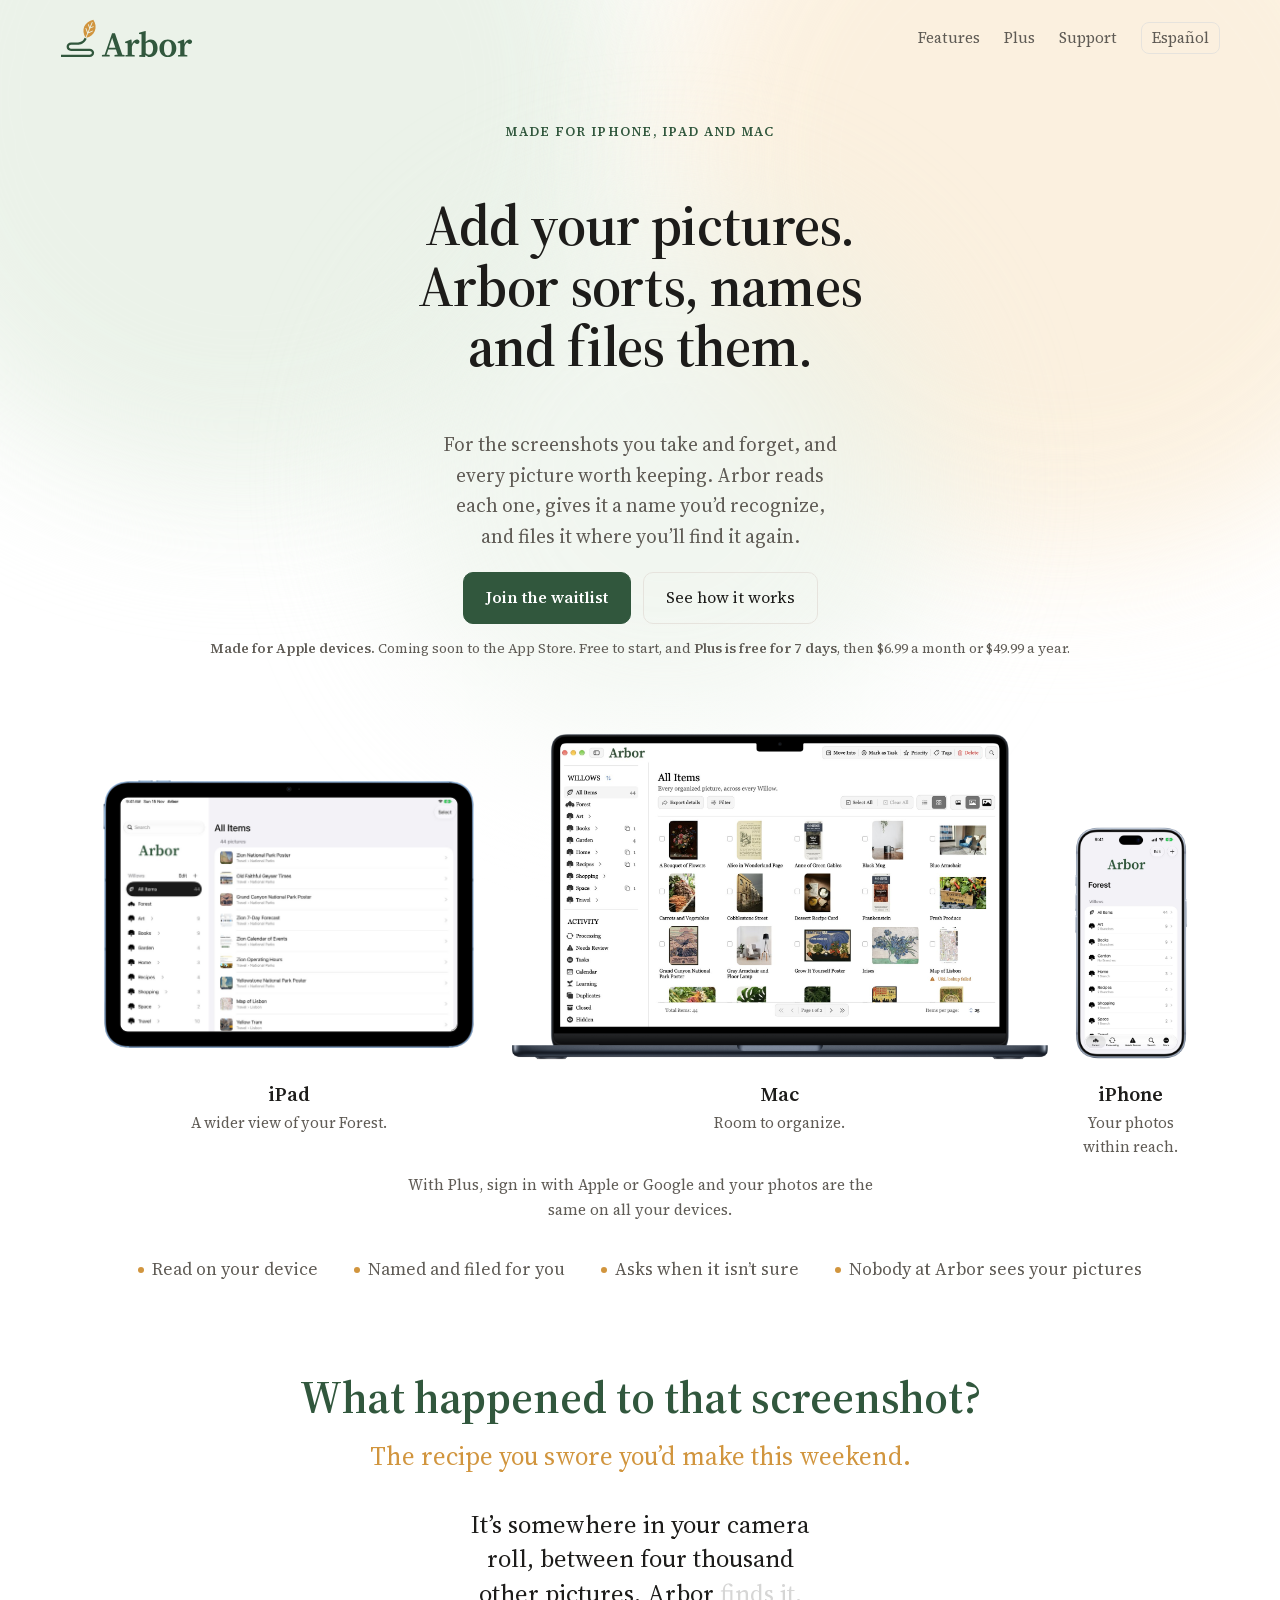
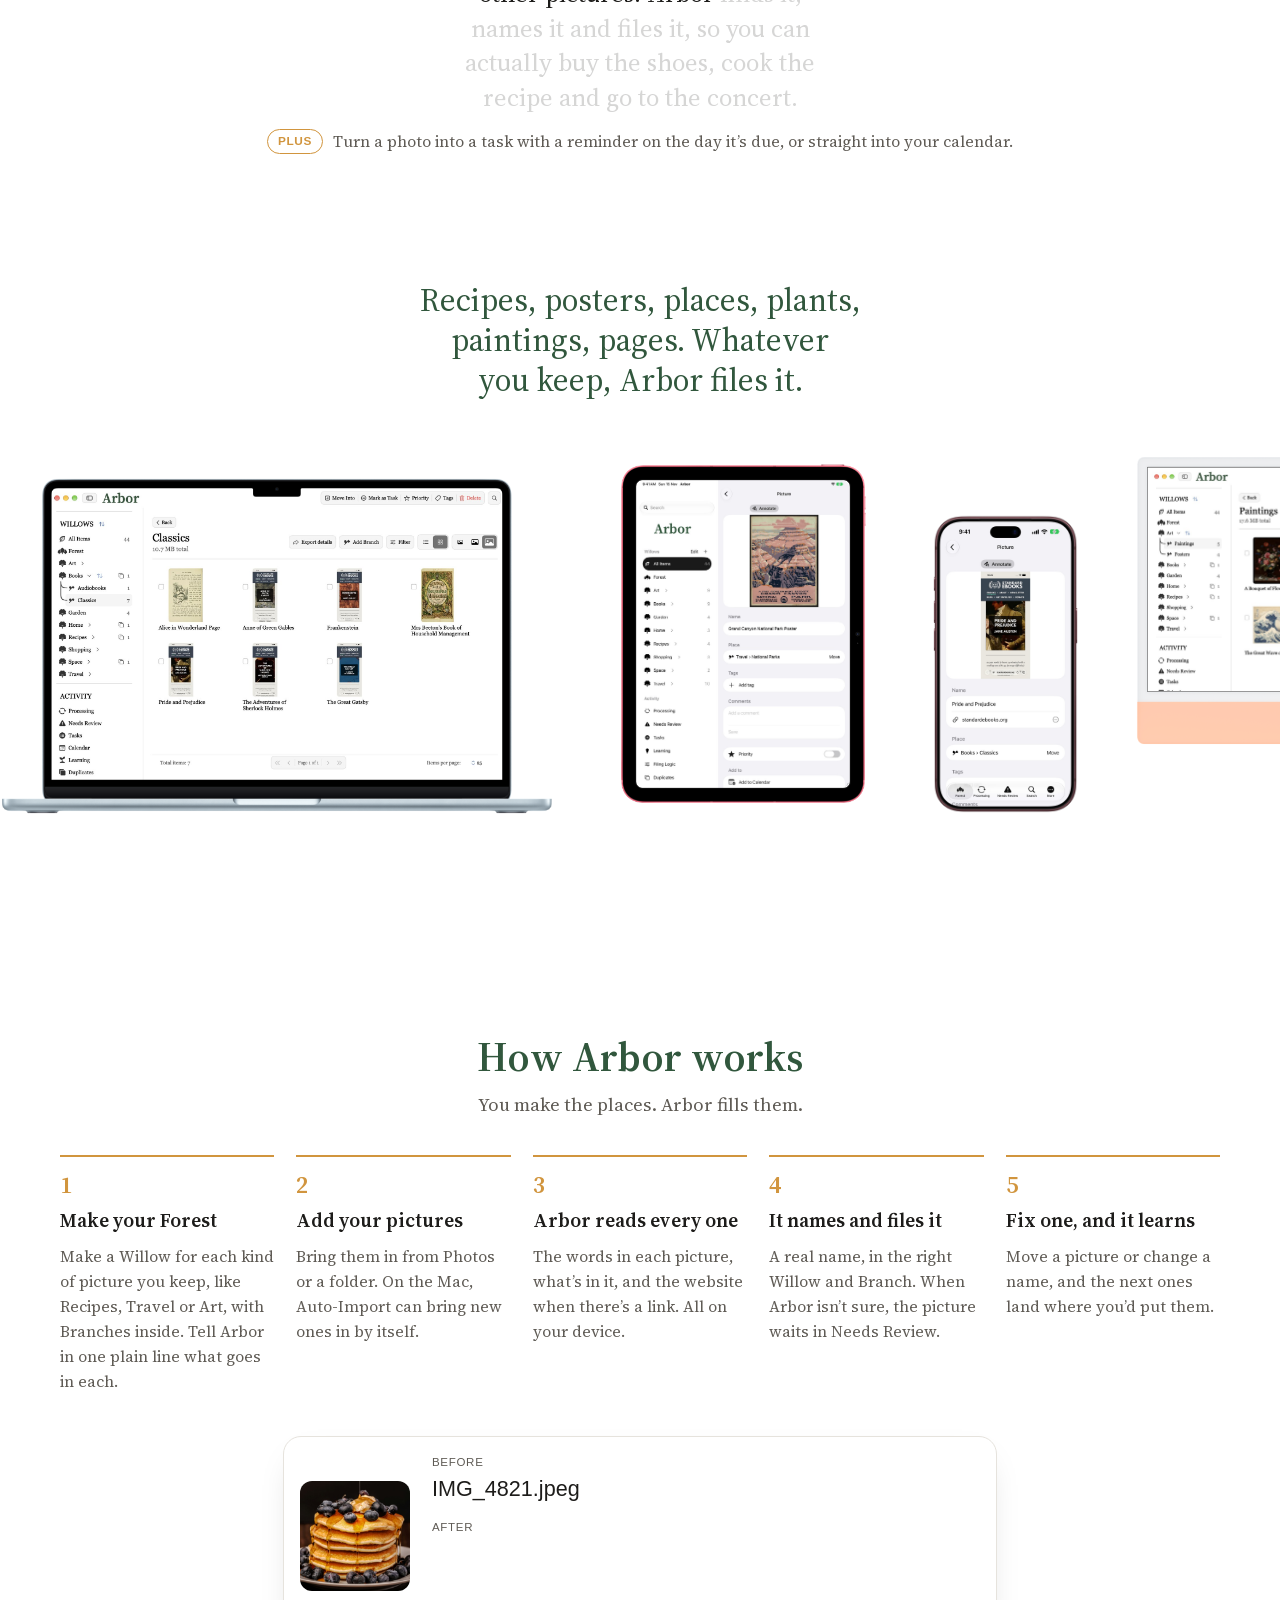
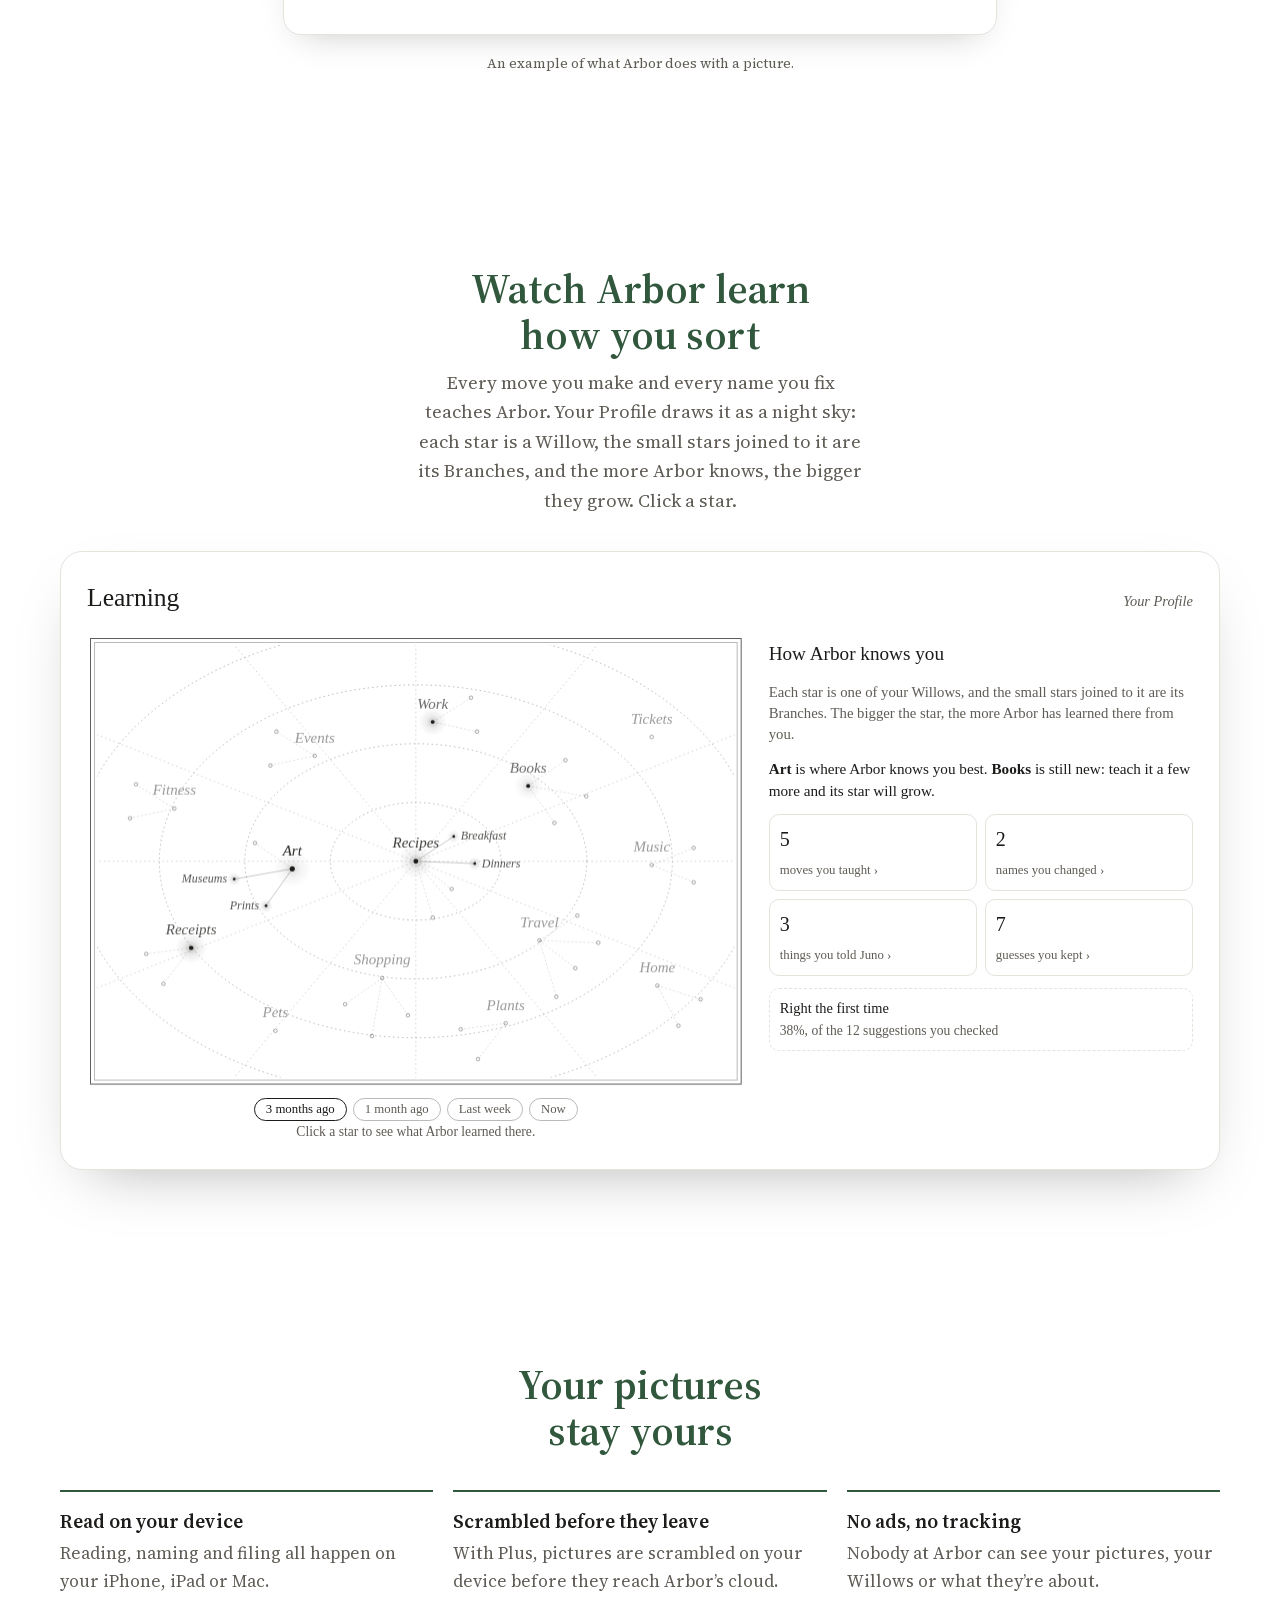
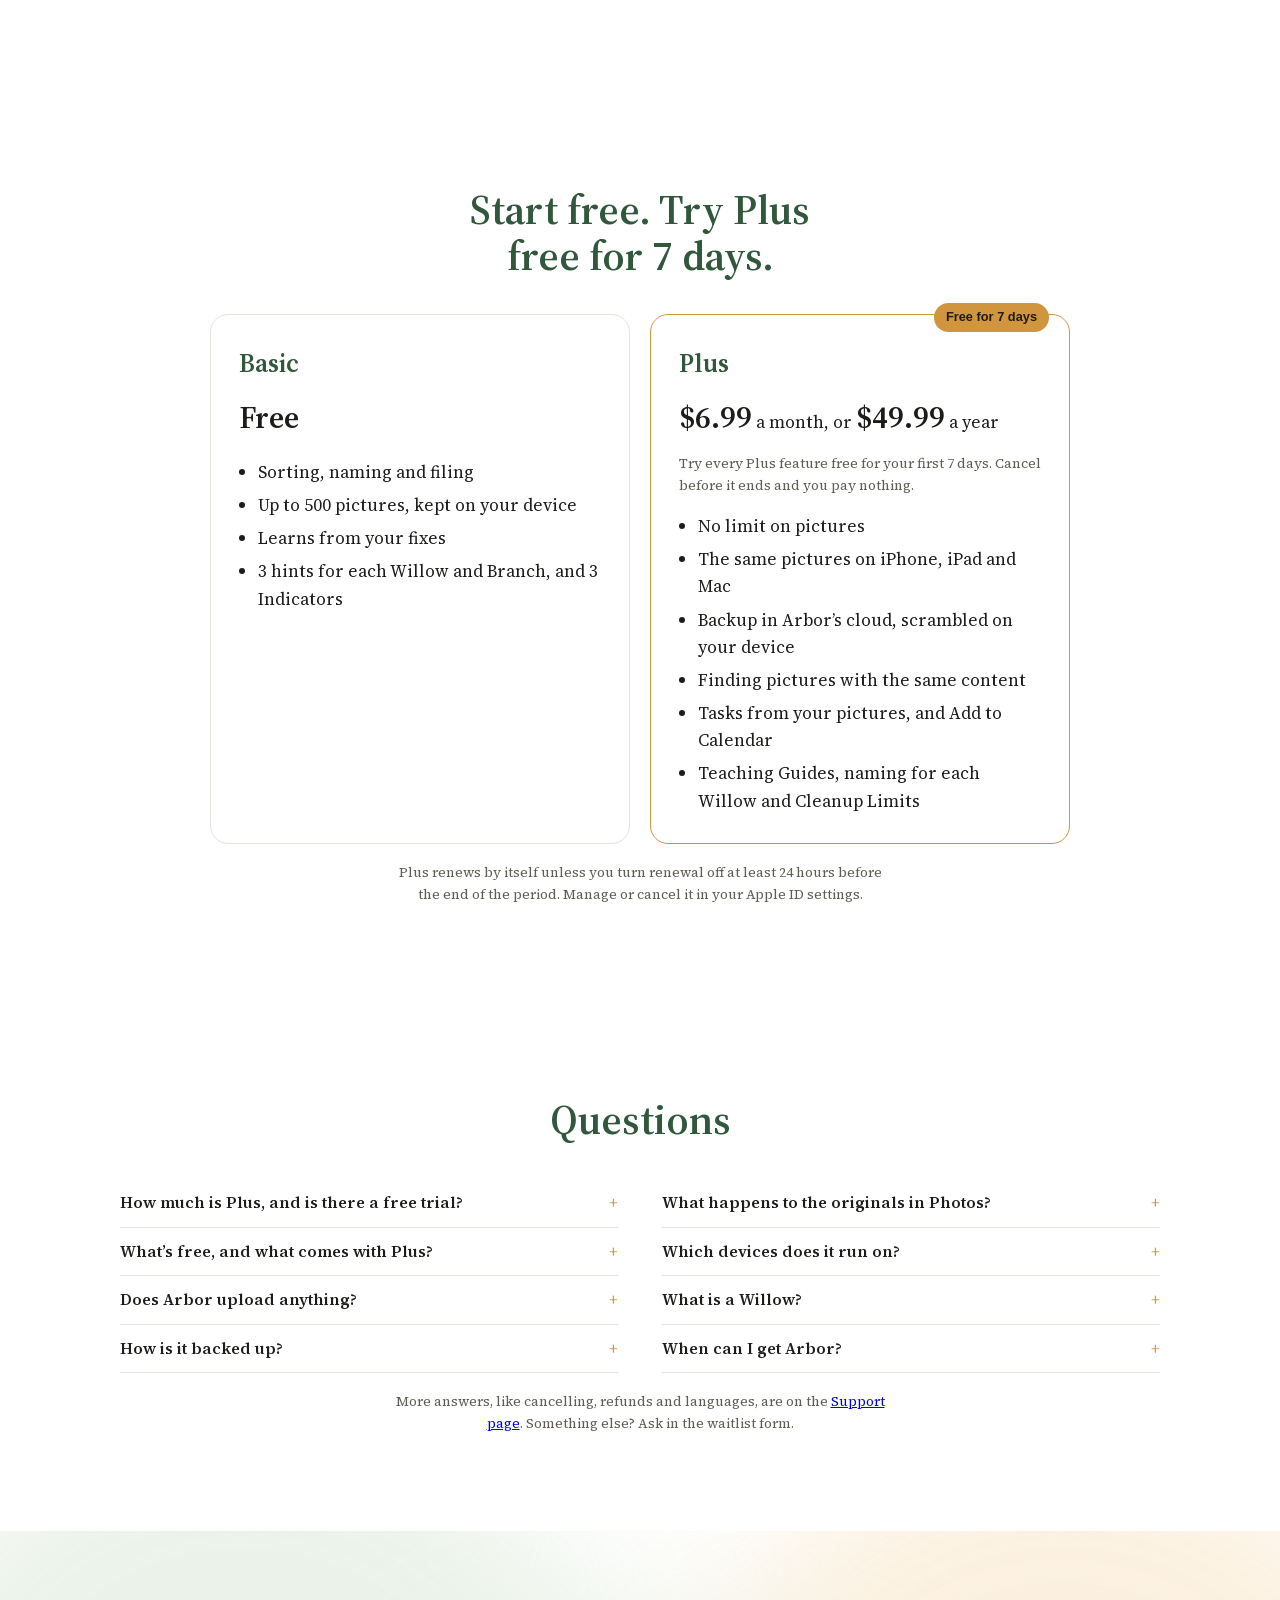
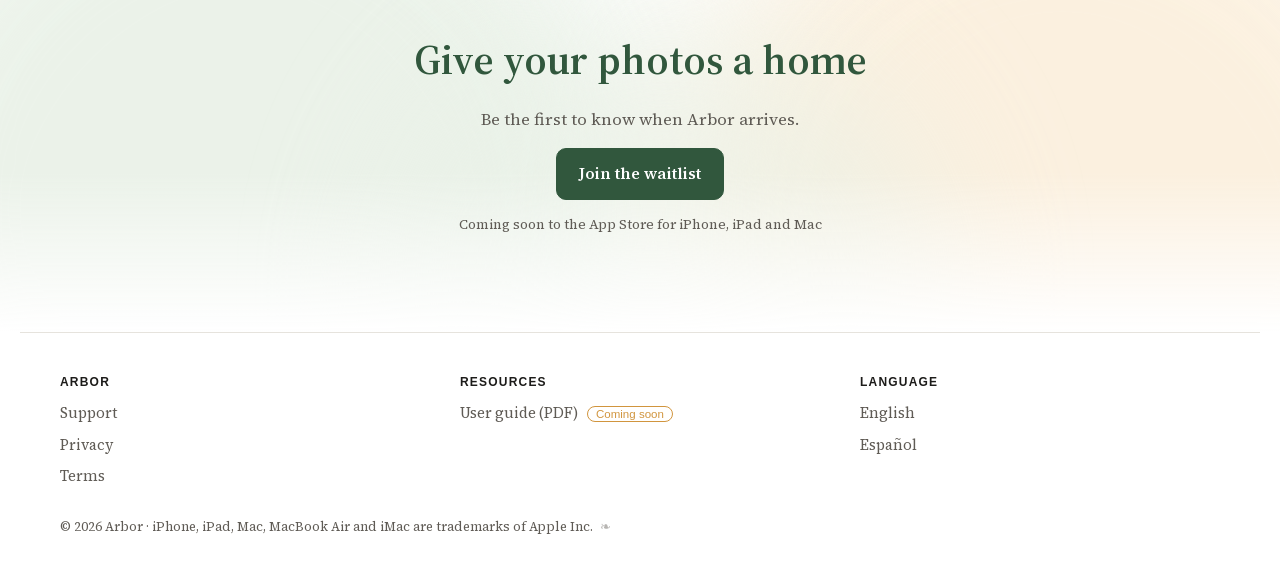
==== commit 4e4129f4: "Star map: more Willows, names never overlap" ====
--- a/index.html
+++ b/index.html
@@ -305,7 +305,8 @@
 }
 @media (prefers-reduced-motion: reduce) { .track { flex-wrap:wrap; width:auto; justify-content:center; } .track.two { display:none; } .cards { transition:none; } }
 
-@container (max-width: 900px) { .how { grid-template-columns:1fr 1fr; } .lgrid { grid-template-columns:1fr; } }
+@container (max-width: 900px) { .how { grid-template-columns:1fr 1fr; } .lgrid { grid-template-columns:1fr; } .lgrid canvas { aspect-ratio:1.12; } }
+@container (max-width: 560px) { .lgrid canvas { aspect-ratio:.92; } }
 @container (max-width: 640px) {
   .show-cap { font-size:1.4rem; } .sitem { height:220px; } .sitem.s-iphone { height:200px; } .sitem.s-mini, .sitem.s-ipadl { height:170px; } .sitem { margin-right:28px; }
   .devcaps span { display:none; } .devcaps b { font-size:1rem; }
@@ -486,19 +487,110 @@
     var cv = view.querySelector('#sky'); if (!cv) return;
     var run = ++skyRun, ctx = cv.getContext('2d'), side = view.querySelector('#lside');
     var W = [
-      { n: 'Recipes', v: [3, 10, 18, 26], b: [['Breakfast', [1, 4, 7, 10]], ['Dinners', [1, 3, 6, 9]], ['Desserts', [0, 1, 3, 5]], ['Drinks', [0, 0, 1, 2]]] },
-      { n: 'Travel', v: [0, 4, 10, 16], b: [['Lisbon', [0, 2, 5, 7]], ['Kyoto', [0, 1, 2, 5]], ['Road trips', [0, 0, 1, 3]]] },
-      { n: 'Art', v: [4, 7, 10, 13], b: [['Prints', [1, 3, 4, 6]], ['Museums', [1, 2, 3, 4]]] },
-      { n: 'Books', v: [1, 4, 7, 12], b: [['Poetry', [0, 1, 3, 5]], ['To read', [0, 2, 3, 4]], ['Quotes', [0, 0, 1, 2]]] },
-      { n: 'Shopping', v: [0, 3, 9, 15], b: [['Shoes', [0, 1, 4, 7]], ['Gift ideas', [0, 1, 2, 4]], ['Home decor', [0, 0, 2, 3]]] },
-      { n: 'Events', v: [0, 1, 4, 8], b: [['Concerts', [0, 0, 2, 4]], ['Theater', [0, 0, 1, 2]]] },
-      { n: 'Plants', v: [0, 1, 3, 5], b: [['Monstera care', [0, 0, 1, 2]]] },
-      { n: 'Receipts', v: [2, 4, 6, 9], b: [['Warranty', [0, 1, 2, 3]], ['Taxes', [0, 1, 1, 2]]] },
-      { n: 'Fitness', v: [0, 0, 2, 4], b: [['Workouts', [0, 0, 1, 2]]] },
-      { n: 'Home', v: [0, 0, 0, 1], b: [['Kitchen', [0, 0, 0, 0]], ['Garden', [0, 0, 0, 0]]] },
-      { n: 'Tickets', v: [0, 0, 1, 3], b: [] },
-      { n: 'Pets', v: [0, 0, 0, 0], b: [] }
+      { n: 'Recipes', p: [0, 0], v: [3, 10, 18, 26], b: [['Breakfast', [1, 4, 7, 10]], ['Dinners', [1, 3, 6, 9]], ['Desserts', [0, 1, 3, 5]], ['Drinks', [0, 0, 1, 2]]] },
+      { n: 'Travel', p: [.44, .42], v: [0, 4, 10, 16], b: [['Lisbon', [0, 2, 5, 7]], ['Kyoto', [0, 1, 2, 5]], ['Road trips', [0, 0, 1, 3]], ['Hotels', [0, 0, 1, 2]]] },
+      { n: 'Art', p: [-.44, .04], v: [4, 7, 10, 13], b: [['Prints', [1, 3, 4, 6]], ['Museums', [1, 2, 3, 4]], ['Sketches', [0, 1, 1, 2]]] },
+      { n: 'Books', p: [.4, -.4], v: [1, 4, 7, 12], b: [['Poetry', [0, 1, 3, 5]], ['To read', [0, 2, 3, 4]], ['Quotes', [0, 0, 1, 2]]] },
+      { n: 'Shopping', p: [-.12, .62], v: [0, 3, 9, 15], b: [['Shoes', [0, 1, 4, 7]], ['Gift ideas', [0, 1, 2, 4]], ['Home decor', [0, 0, 2, 3]]] },
+      { n: 'Events', p: [-.36, -.56], v: [0, 1, 4, 8], b: [['Concerts', [0, 0, 2, 4]], ['Theater', [0, 0, 1, 2]]] },
+      { n: 'Work', p: [.06, -.74], v: [1, 3, 5, 7], b: [['Meetings', [0, 1, 2, 3]], ['Slides', [0, 1, 1, 2]]] },
+      { n: 'Receipts', p: [-.8, .46], v: [2, 4, 6, 9], b: [['Warranty', [0, 1, 2, 3]], ['Taxes', [0, 1, 1, 2]]] },
+      { n: 'Music', p: [.84, .02], v: [0, 2, 4, 6], b: [['Playlists', [0, 1, 2, 3]], ['Vinyl', [0, 0, 1, 2]]] },
+      { n: 'Plants', p: [.32, .86], v: [0, 1, 3, 5], b: [['Monstera care', [0, 0, 1, 2]], ['Succulents', [0, 0, 1, 1]]] },
+      { n: 'Fitness', p: [-.86, -.28], v: [0, 0, 2, 4], b: [['Workouts', [0, 0, 1, 2]], ['Running', [0, 0, 1, 2]]] },
+      { n: 'Tickets', p: [.84, -.66], v: [0, 0, 1, 3], b: [] },
+      { n: 'Home', p: [.86, .66], v: [0, 0, 0, 1], b: [['Kitchen', [0, 0, 0, 0]], ['Garden', [0, 0, 0, 0]]] },
+      { n: 'Pets', p: [-.5, .9], v: [0, 0, 0, 0], b: [] }
     ];
+    // Where everything goes (owner 16 Nov 2026: more Willows, and no name may sit on another). Willows have fixed
+    // spots; each Willow's Branches fan out in the direction with the most room; then names are placed one by one,
+    // most important first, beside their star where nothing else is. A Branch name with no free spot waits until
+    // you point at its Willow, which puts that Willow's names first.
+    var lay = null, labelKey = '', labelList = [];
+    function place(w, h) {
+      var cx = w / 2, cy = h / 2, unit = Math.min(w, h), rx = w / 2 - 48, ry = h / 2 - 38, m = 26;
+      var pos = W.map(function (wl) { return { x: cx + wl.p[0] * rx, y: cy + wl.p[1] * ry }; });
+      var taken = pos.map(function (p, i) { return { x: p.x, y: p.y, i: i, main: true }; }), br = [];
+      W.map(function (x, i) { return i; }).sort(function (a, b) { return W[b].v[3] - W[a].v[3]; }).forEach(function (i) {
+        var wl = W[i], p = pos[i], k = wl.b.length, best = [], bc = Infinity; br[i] = [];
+        if (!k) return;
+        var d = Math.max(unit * .1, 34), spread = k > 3 ? .62 : .78, outA = Math.atan2((p.y - cy) / ry, (p.x - cx) / rx);
+        for (var s = 0; s < 36; s++) {
+          var th = s * Math.PI / 18, cost = (1 - Math.cos(th - outA)) * 1.5, cand = [];
+          for (var j = 0; j < k; j++) {
+            var a = th + (j - (k - 1) / 2) * spread, dd = d * (k > 2 && j % 2 ? 1.3 : 1);
+            var q = { x: p.x + Math.cos(a) * dd, y: p.y + Math.sin(a) * dd, a: a, i: i };
+            if (q.x < m || q.x > w - m || q.y < m || q.y > h - m) cost += 200;
+            if (Math.sin(a) < -.6) cost += 6; // keep the spot above a Willow free for its name
+            taken.forEach(function (o) {
+              if (o.i === i) return;
+              var lim = o.main ? unit * .13 : unit * .08, dist = Math.hypot(o.x - q.x, o.y - q.y);
+              if (dist < lim) cost += 40 * (lim - dist) / lim;
+              // a line to a Branch must not run through another Willow's star
+              if (o.main && Math.hypot(o.x - q.x, o.y - unit * .055 - q.y) < unit * .08) cost += 30;
+              if (o.main) { var t = Math.max(0, Math.min(1, ((o.x - p.x) * (q.x - p.x) + (o.y - p.y) * (q.y - p.y)) / (dd * dd))), ex = p.x + (q.x - p.x) * t - o.x, ey = p.y + (q.y - p.y) * t - o.y; if (Math.hypot(ex, ey) < unit * .05) cost += 60; }
+            });
+            cand.push(q);
+          }
+          if (cost < bc) { bc = cost; best = cand; }
+        }
+        best.forEach(function (q) { taken.push(q); });
+        br[i] = best;
+      });
+      return { w: w, h: h, pos: pos, br: br };
+    }
+    function names(focus, r, fs) {
+      var key = [lay.w, lay.h, r, focus, fs].join('|');
+      if (key === labelKey) return labelList;
+      var w = lay.w, h = lay.h, m = 12, boxes = [], items = [], out = [];
+      W.forEach(function (wl, i) {
+        var p = lay.pos[i];
+        boxes.push([p.x - 7, p.y - 7, p.x + 7, p.y + 7]);
+        items.push({ pri: (focus === wl.n ? 2000 : 1000) + wl.v[r], text: wl.n, x: p.x, y: p.y, main: true, willow: wl.n, v: wl.v[r] });
+        wl.b.forEach(function (b, j) {
+          var q = lay.br[i][j], bv = b[1][r];
+          boxes.push([q.x - 4, q.y - 4, q.x + 4, q.y + 4]);
+          // on a small screen, Branch names show only for the Willow you tap
+          if (focus === wl.n || (bv >= 1 && Math.min(w, h) >= 420)) items.push({ pri: (focus === wl.n ? 2000 : 0) + bv, text: b[0], x: q.x, y: q.y, a: q.a, willow: wl.n, v: bv });
+        });
+      });
+      items.sort(function (a, b) { return b.pri - a.pri; });
+      function free(b) {
+        if (b[0] < m || b[2] > w - m || b[1] < m || b[3] > h - m) return false;
+        for (var i = 0; i < boxes.length; i++) { var o = boxes[i]; if (b[0] < o[2] && b[2] > o[0] && b[1] < o[3] && b[3] > o[1]) return false; }
+        return true;
+      }
+      items.forEach(function (it) {
+        var size = it.main ? fs : Math.round(fs * .8), font = 'italic ' + size + 'px Georgia, serif';
+        ctx.font = font;
+        var tw = ctx.measureText(it.text).width + 2, th = size * 1.05, g = it.main ? 10 : 6, x = it.x, y = it.y, spots;
+        if (it.main) spots = ['up', 'down', 'right', 'left', 'upright', 'upleft', 'downright', 'downleft', 'up2', 'down2'];
+        else {
+          var c = Math.cos(it.a), s = Math.sin(it.a), side = c > 0 ? 'right' : 'left', vert = s > 0 ? 'down' : 'up';
+          spots = Math.abs(c) > .4 ? [side, vert, vert + side, side === 'right' ? 'left' : 'right', vert === 'up' ? 'down' : 'up'] : [vert, vert + side, side, vert + (side === 'right' ? 'left' : 'right'), side === 'right' ? 'left' : 'right'];
+        }
+        var chosen = null;
+        for (var k = 0; k < spots.length && !chosen; k++) {
+          var sp = spots[k], x0, y0;
+          if (sp === 'up') { x0 = x - tw / 2; y0 = y - g - th; }
+          else if (sp === 'up2') { x0 = x - tw / 2; y0 = y - g * 2.2 - th; }
+          else if (sp === 'down2') { x0 = x - tw / 2; y0 = y + g * 2.2; }
+          else if (sp === 'down') { x0 = x - tw / 2; y0 = y + g; }
+          else if (sp === 'right') { x0 = x + g; y0 = y - th / 2; }
+          else if (sp === 'left') { x0 = x - g - tw; y0 = y - th / 2; }
+          else { x0 = sp.indexOf('right') > 0 ? x + g * .5 : x - g * .5 - tw; y0 = sp.indexOf('up') === 0 ? y - g - th : y + g; }
+          var bx = [x0, y0, x0 + tw, y0 + th];
+          if (free(bx)) chosen = bx;
+        }
+        // a Willow always keeps its name; it goes above its star if there's truly no room
+        if (!chosen && it.main) chosen = [x - tw / 2, y - g - th, x + tw / 2, y - g];
+        if (!chosen) return;
+        boxes.push(chosen);
+        out.push({ text: it.text, font: font, x: chosen[0] + 1, y: chosen[1] + size * .82, main: it.main, willow: it.willow, v: it.v });
+      });
+      labelKey = key; labelList = out;
+      return out;
+    }
     var scale = 26, ring = 3, prev = 3, ringStart = 0, hold = 0, sel = null, dpr = Math.max(1, devicePixelRatio || 1), stars = [], hover = null;
     var times = view.querySelectorAll('#times button');
     function setRing(i, t) { prev = ring; ring = i; ringStart = t; times.forEach(function (b, j) { b.setAttribute('aria-pressed', String(j === i)); }); panel(); }
@@ -555,18 +647,15 @@
       ctx.restore(); ctx.setLineDash([]);
       ctx.strokeStyle = ink(.7); ctx.lineWidth = 1; ctx.strokeRect(3.5, 3.5, w - 7, h - 7);
       ctx.strokeStyle = ink(.3); ctx.strokeRect(7.5, 7.5, w - 15, h - 15);
-      var n = W.length, gold = Math.PI * (3 - Math.sqrt(5)), unit = Math.min(w, h), rx = w / 2 - 40, ry = h / 2 - 34;
+      var unit = Math.min(w, h);
+      if (!lay || lay.w !== w || lay.h !== h) { lay = place(w, h); labelKey = ''; }
       stars = [];
       W.forEach(function (wl, i) {
-        var v = val(wl.v), spread = Math.sqrt((i + .5) / n) * .9, ang = i * gold - Math.PI / 2;
-        var p = { x: cx + Math.cos(ang) * spread * rx, y: cy + Math.sin(ang) * spread * ry };
-        var rad = unit * (.008 + .02 * Math.sqrt(v / scale));
+        var v = val(wl.v), p = lay.pos[i], rad = unit * (.008 + .02 * Math.sqrt(v / scale));
         stars.push({ name: wl.n, willow: wl.n, x: p.x, y: p.y, r: rad, v: v, ph: i * 1.37, main: true });
-        var out = Math.atan2((p.y - cy) / ry, (p.x - cx) / rx);
         wl.b.forEach(function (b, j) {
-          var bv = val(b[1]), aa = out + (j - (wl.b.length - 1) / 2) * .8, d = rad + unit * .075;
-          var bp = { x: Math.min(Math.max(p.x + Math.cos(aa) * d, 16), w - 16), y: Math.min(Math.max(p.y + Math.sin(aa) * d, 16), h - 16) };
-          stars.push({ name: b[0], willow: wl.n, x: bp.x, y: bp.y, r: unit * (.004 + .009 * Math.sqrt(bv / scale)), v: bv, ph: (i * 7 + j) * .91, from: p });
+          var bv = val(b[1]), q = lay.br[i][j];
+          stars.push({ name: b[0], willow: wl.n, x: q.x, y: q.y, r: unit * (.004 + .009 * Math.sqrt(bv / scale)), v: bv, ph: (i * 7 + j) * .91, from: p });
         });
       });
       var focus = sel || hover;
@@ -584,19 +673,14 @@
         }
         if (st.main && st.willow === sel) { var sr = Math.max(st.r * 1.6, 6) + 5; ctx.beginPath(); ctx.arc(st.x, st.y, sr, 0, Math.PI * 2); ctx.strokeStyle = ink(1); ctx.lineWidth = .8; ctx.setLineDash([2, 2]); ctx.stroke(); ctx.setLineDash([]); }
       });
-      // names: Willows in italics; Branch names smaller, shown for the Willow you point at or open
-      var fs = Math.max(11, Math.round(unit * .034));
-      ctx.textAlign = 'center';
-      stars.forEach(function (st) {
-        if (st.main) {
-          ctx.font = 'italic ' + (st.willow === sel ? '600 ' : '') + fs + 'px Georgia, serif';
-          ctx.fillStyle = ink((st.v < .5 ? .45 : Math.min(1, .55 + st.v / 10)) * fade(st));
-          ctx.fillText(st.name, st.x, st.y - Math.max(st.r * 1.1, 4) - 7);
-        } else if (focus === st.willow || (!focus && st.v >= 3)) {
-          ctx.font = 'italic ' + Math.round(fs * .78) + 'px Georgia, serif';
-          ctx.fillStyle = ink((st.v < .5 ? .4 : .75) * fade(st));
-          ctx.fillText(st.name, st.x, st.y + Math.max(st.r, 3) + fs * .95);
-        }
+      // names: Willows in italics, Branches smaller; each in a free spot beside its star, never on another name or star
+      var fs = Math.max(11, Math.round(unit * .032));
+      ctx.textAlign = 'left';
+      names(focus, ring, fs).forEach(function (lb) {
+        ctx.font = (lb.main && lb.willow === sel ? '600 ' : '') + lb.font;
+        var a = lb.main ? (lb.v < .5 ? .45 : Math.min(1, .55 + lb.v / 10)) : (lb.v < .5 ? .4 : .75);
+        ctx.fillStyle = ink(a * (!focus || lb.willow === focus ? 1 : .22));
+        ctx.fillText(lb.text, lb.x, lb.y);
       });
       if (!still) requestAnimationFrame(frame);
     }
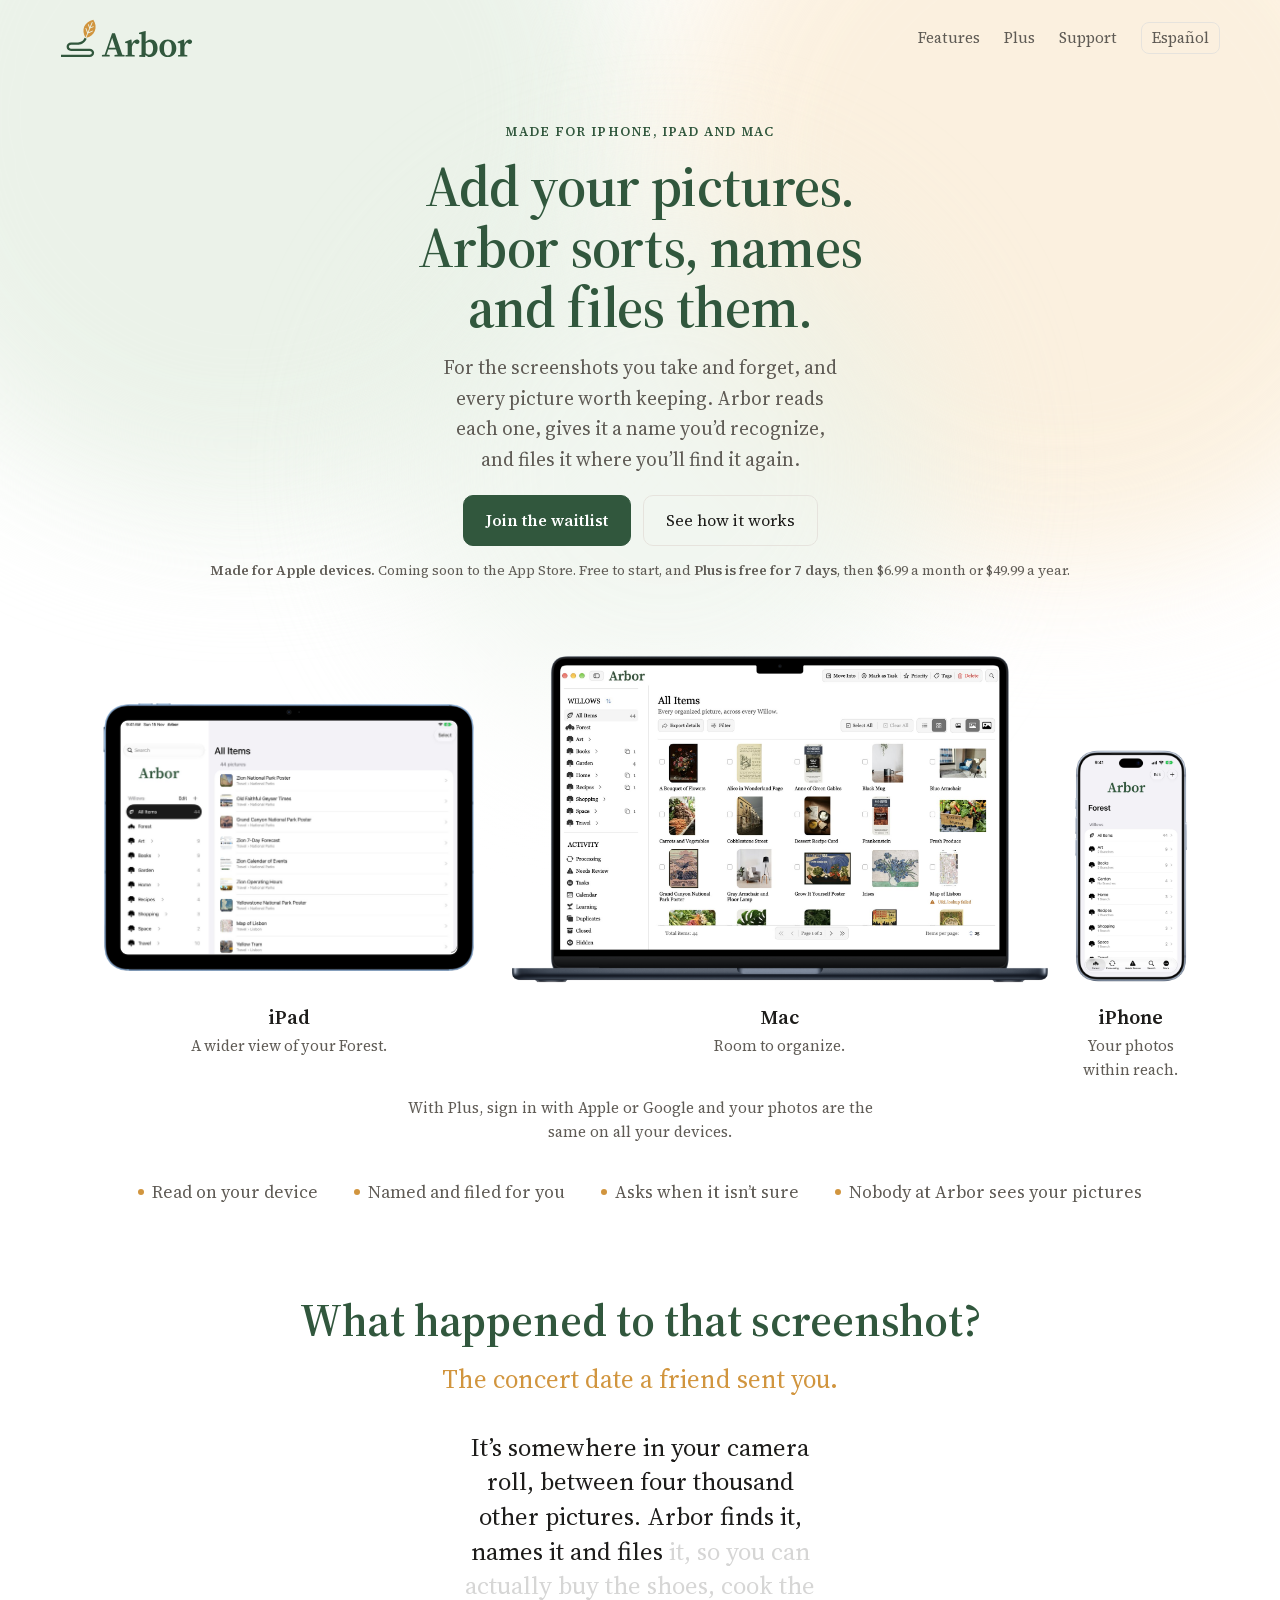
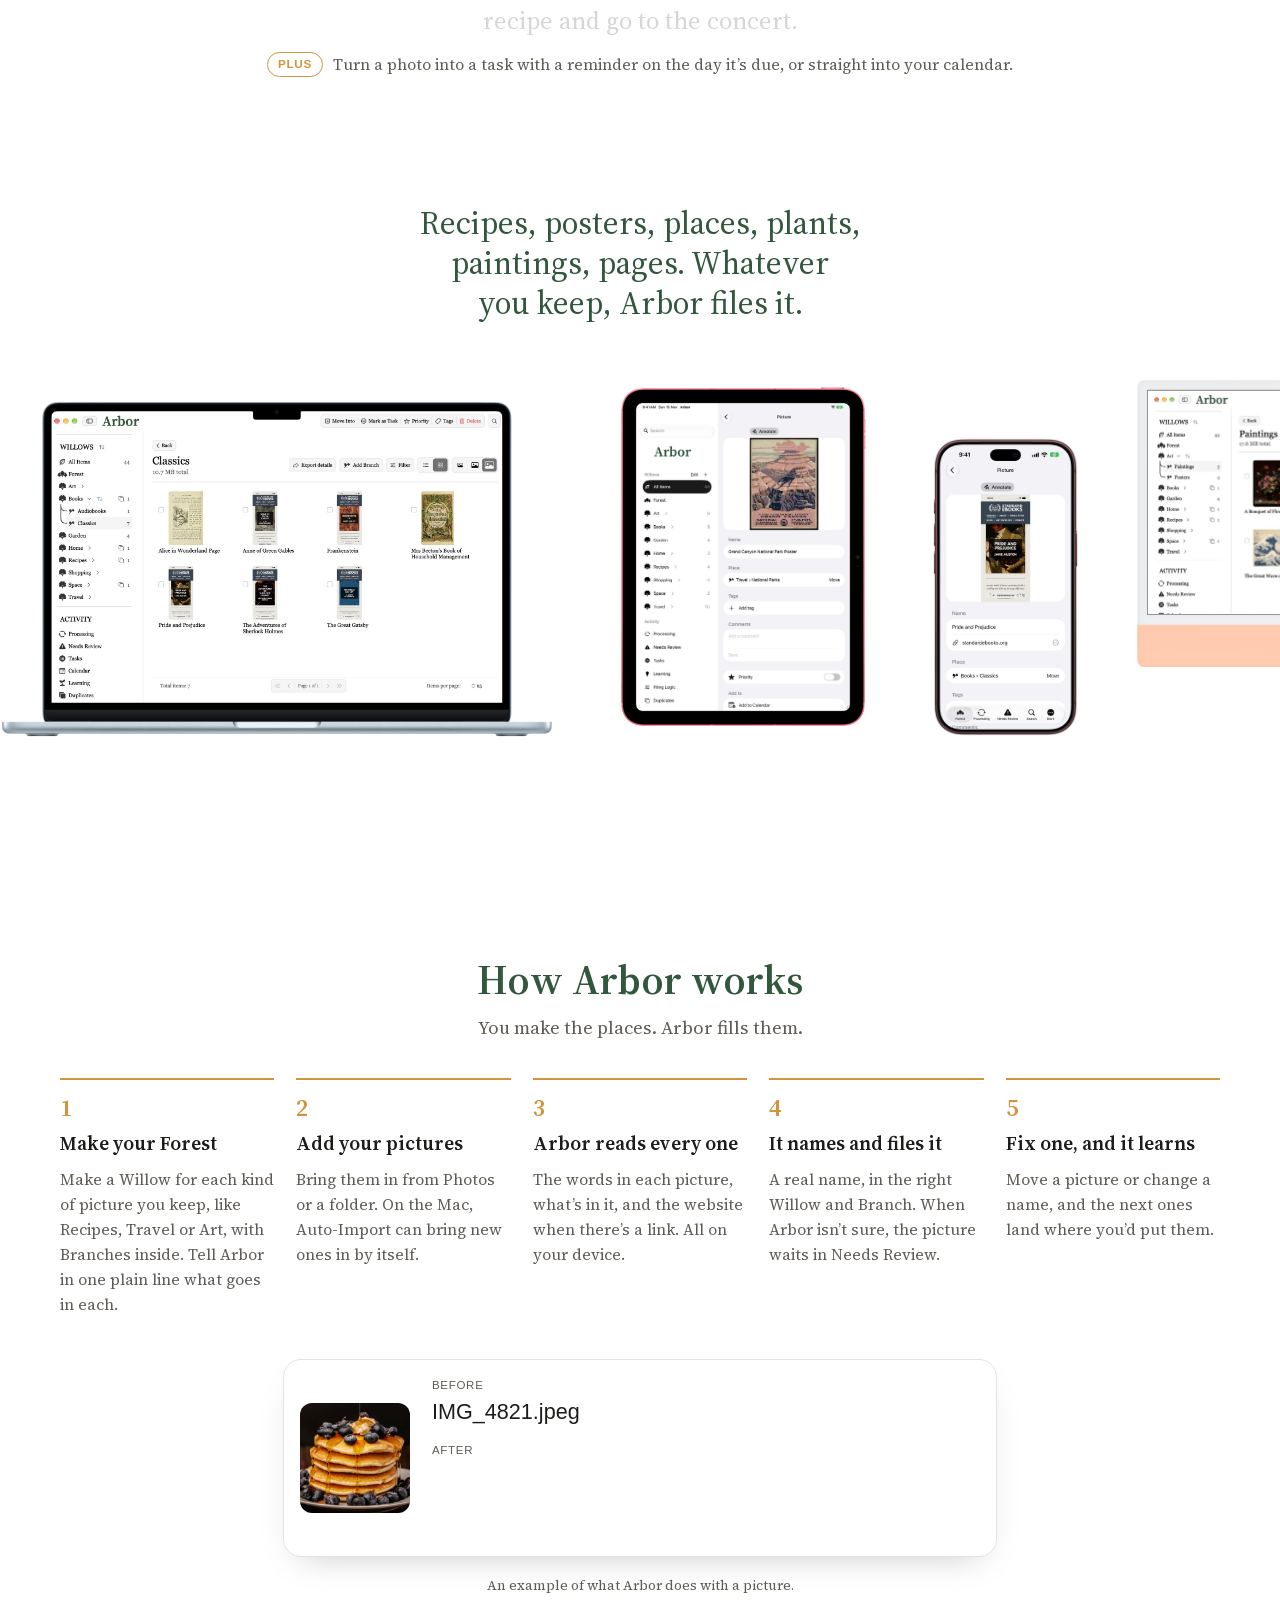
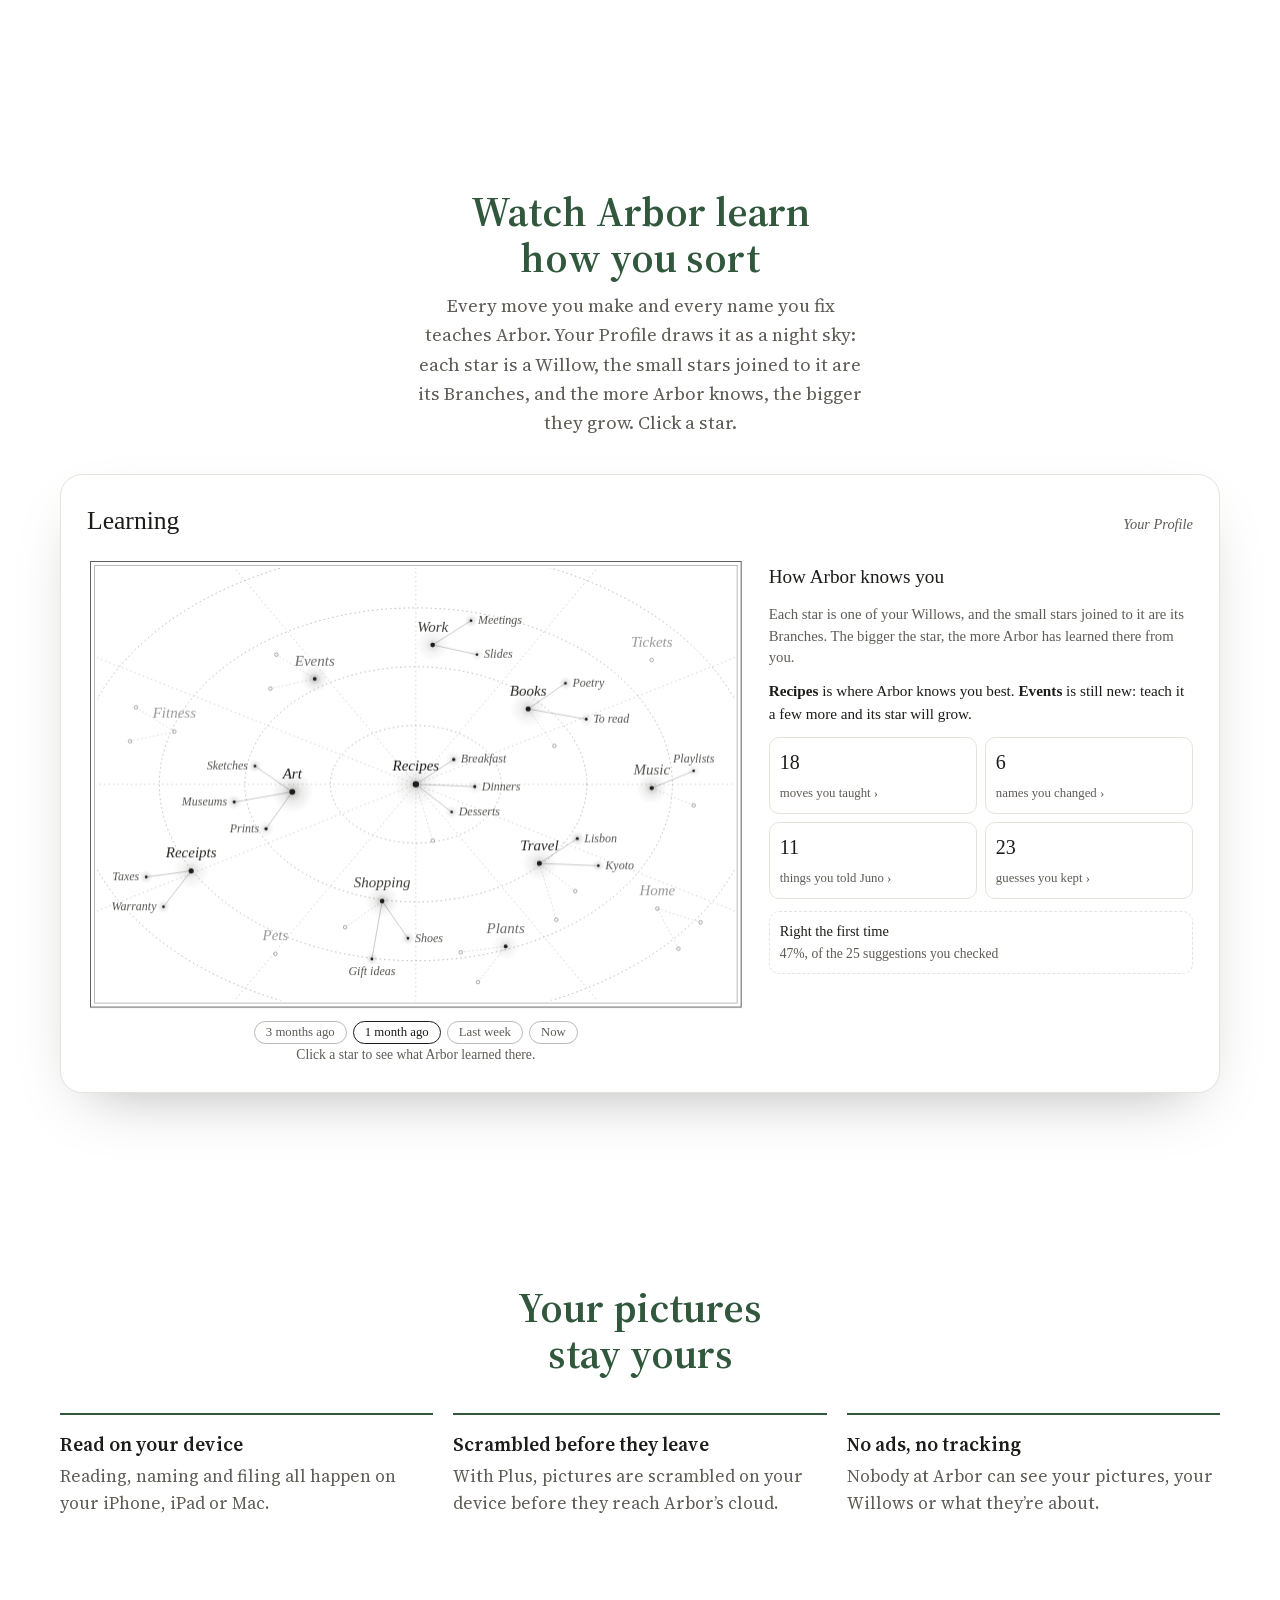
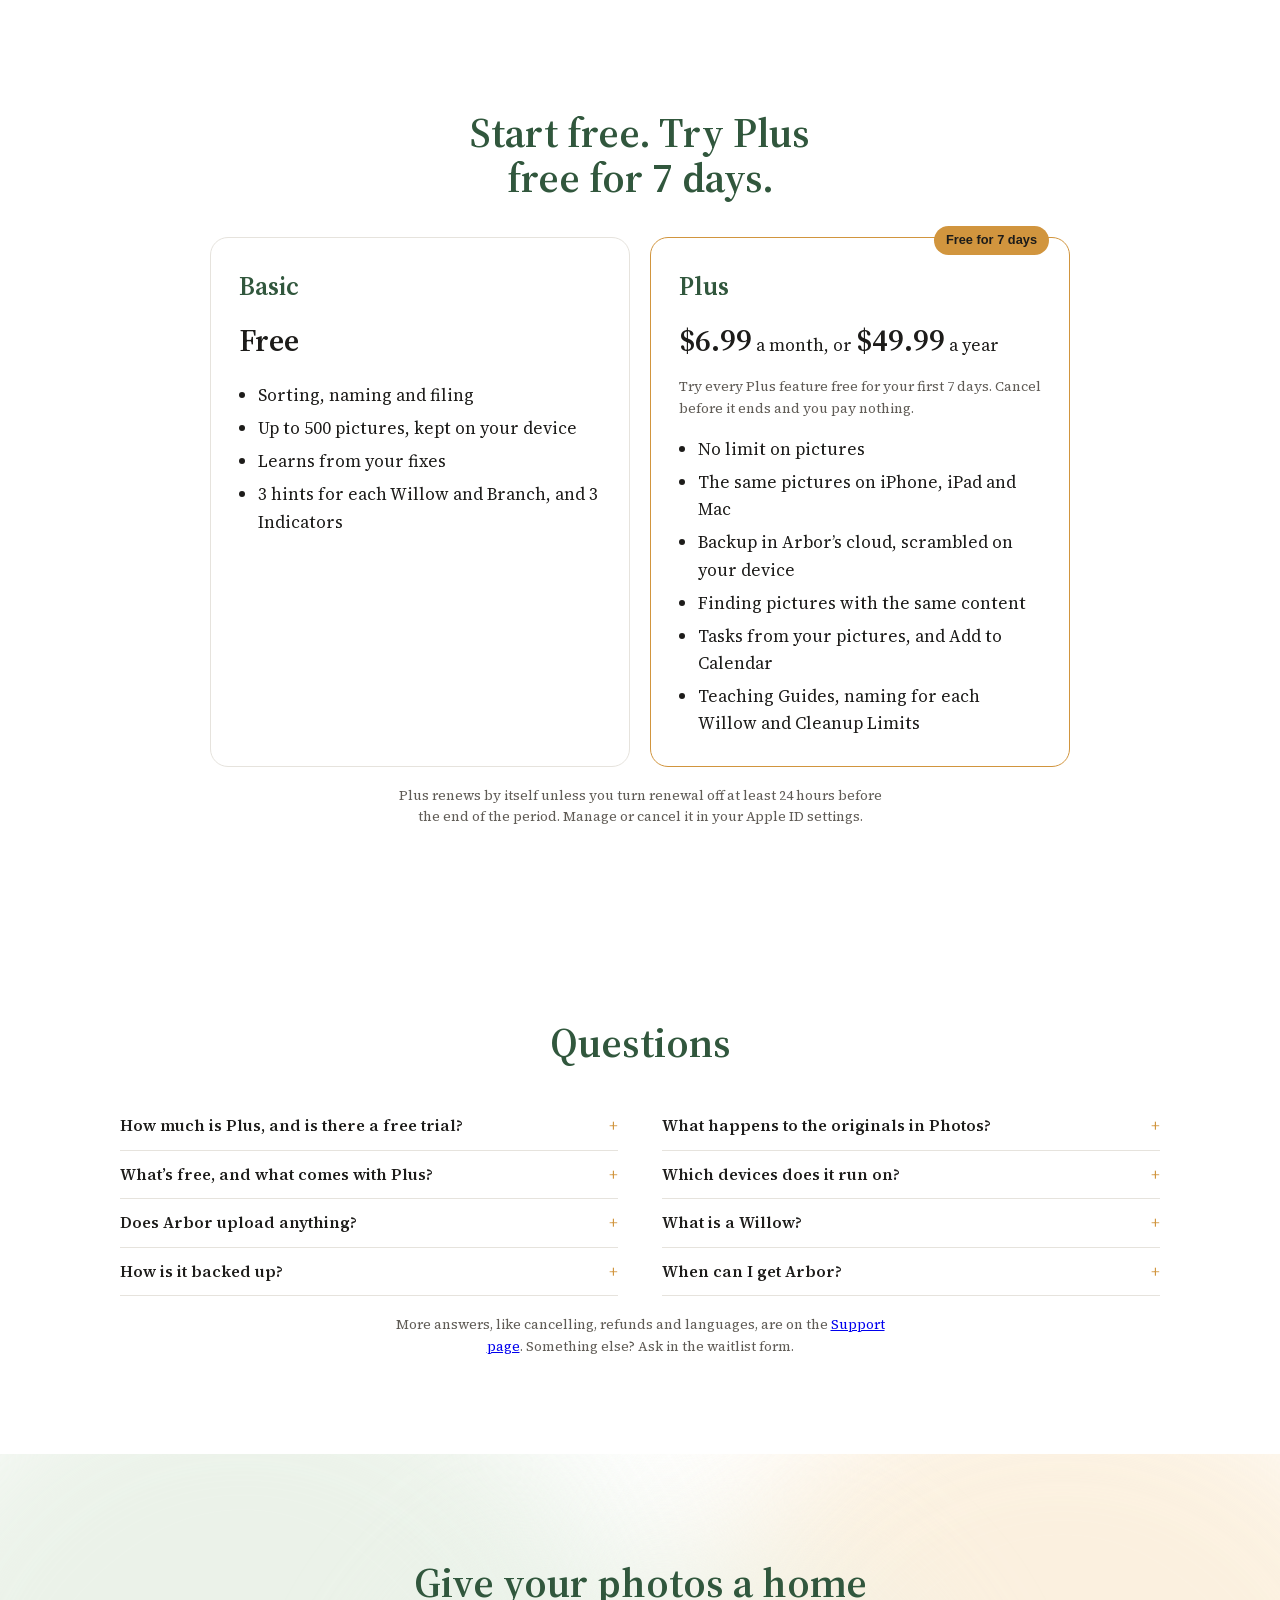
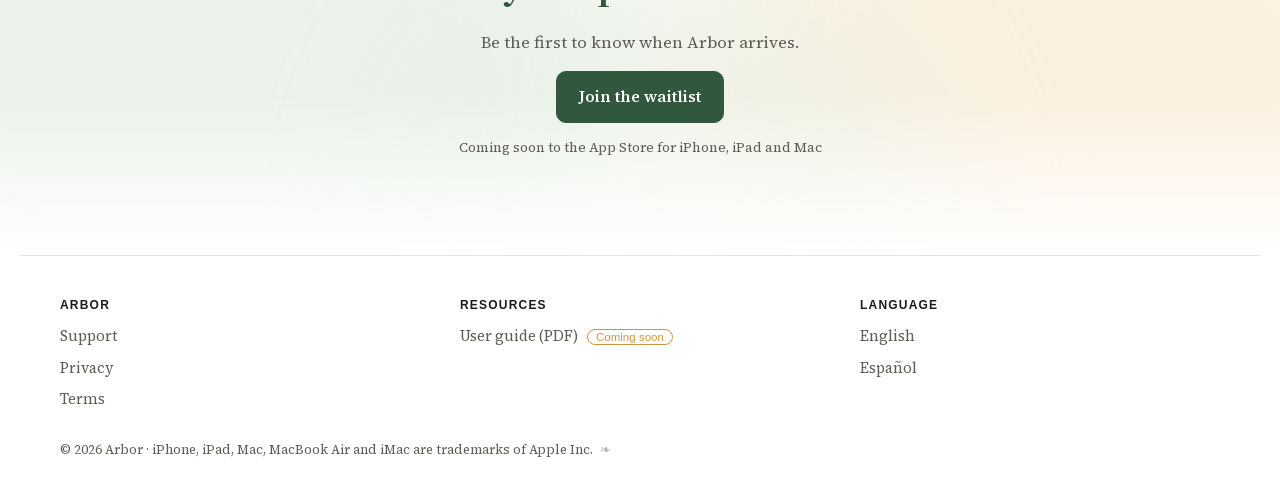
==== commit 73fa6dcf: "Main headline in Arbor green" ====
--- a/index.html
+++ b/index.html
@@ -45,7 +45,7 @@
 .site.c-a.dark, .site.c-b.dark { --s-head:#a9d3b5; --s-btn:#8fc59f; --s-btntext:#10170f; }
 .site.f-a { --s-bfont:-apple-system, BlinkMacSystemFont, "Helvetica Neue", Arial, sans-serif; }
 .site.f-c { --s-bfont:"Source Sans 3", "Helvetica Neue", Arial, sans-serif; }
-.site h2, .site h3 { font-family:var(--s-hfont); font-weight:600; color:var(--s-head); margin:0; text-wrap:balance; }
+.site h1, .site h2, .site h3 { font-family:var(--s-hfont); font-weight:600; color:var(--s-head); margin:0; text-wrap:balance; }
 .site p { margin:0; }
 .in { max-width:1160px; margin:0 auto; padding-left:max(40px, env(safe-area-inset-left, 0px)); padding-right:max(40px, env(safe-area-inset-right, 0px)); }
 .nav { display:flex; align-items:center; justify-content:space-between; gap:16px; padding-block:18px; position:relative; z-index:2; }
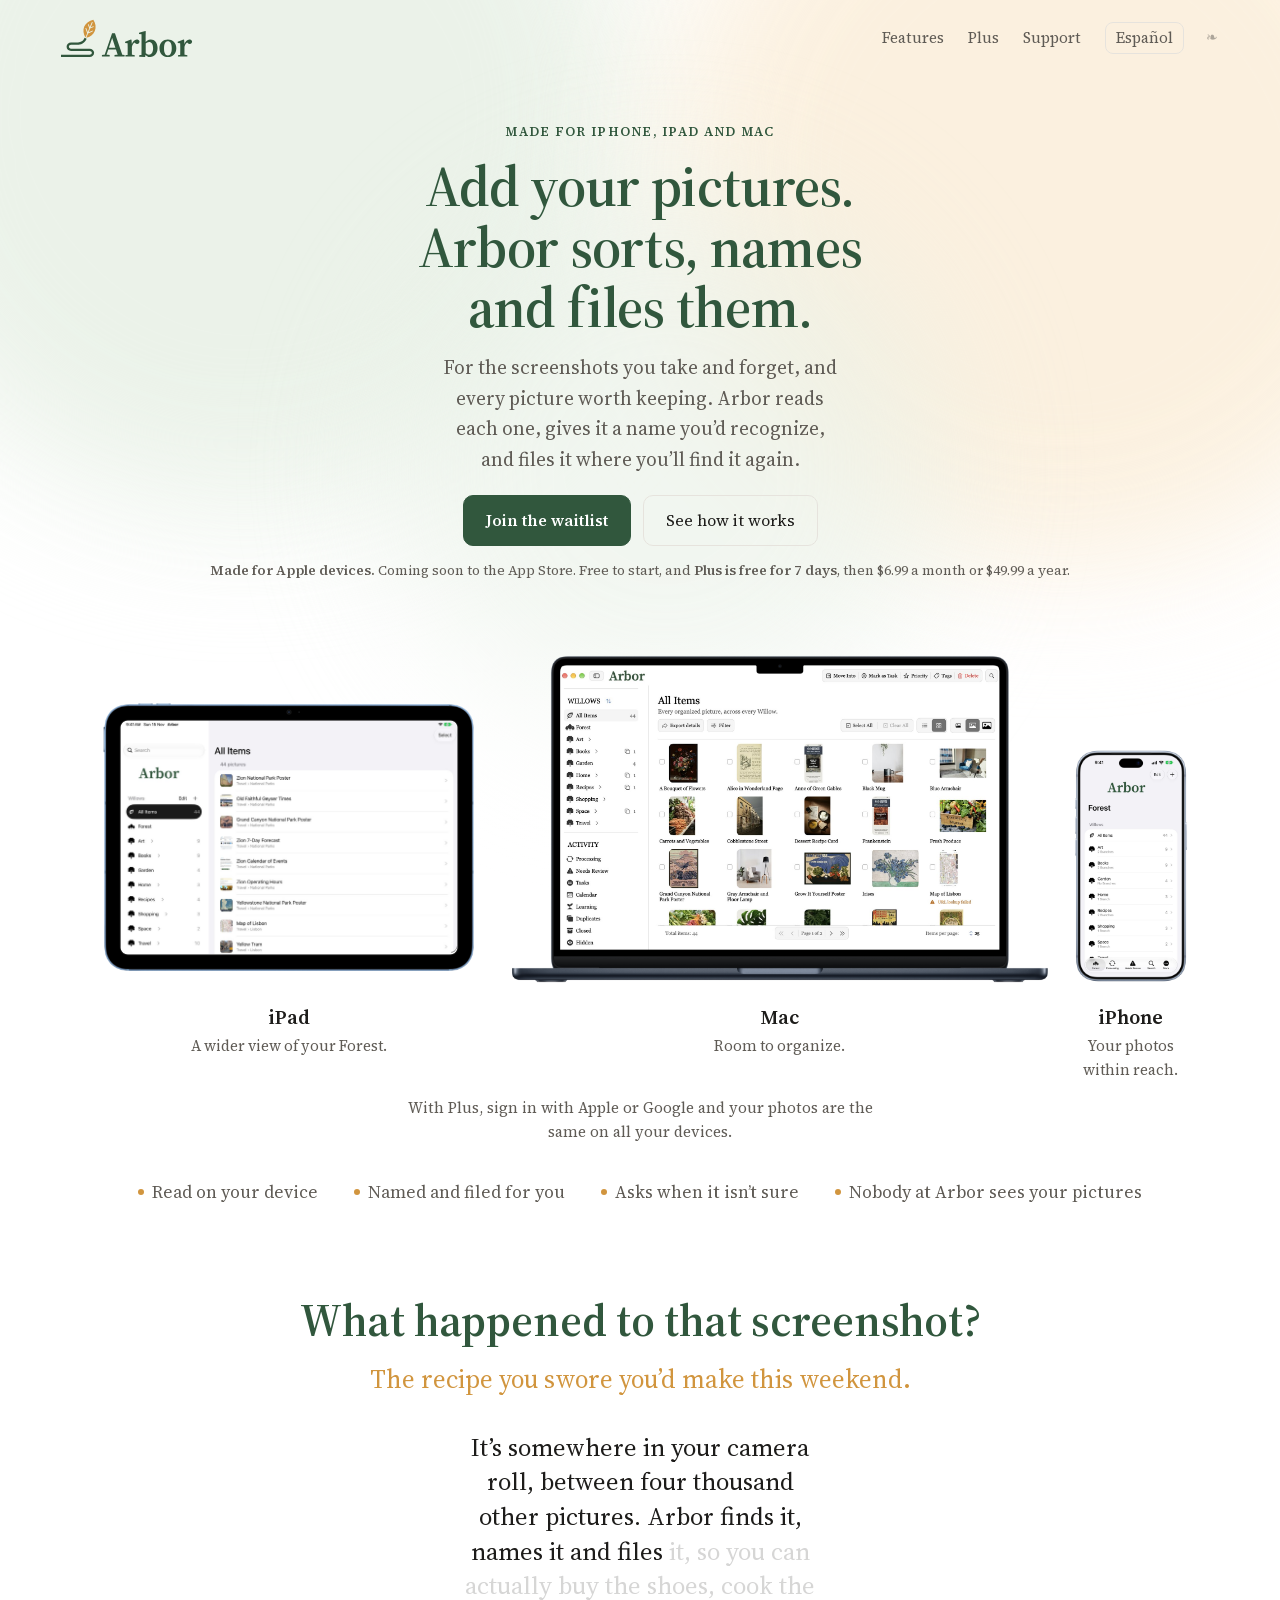
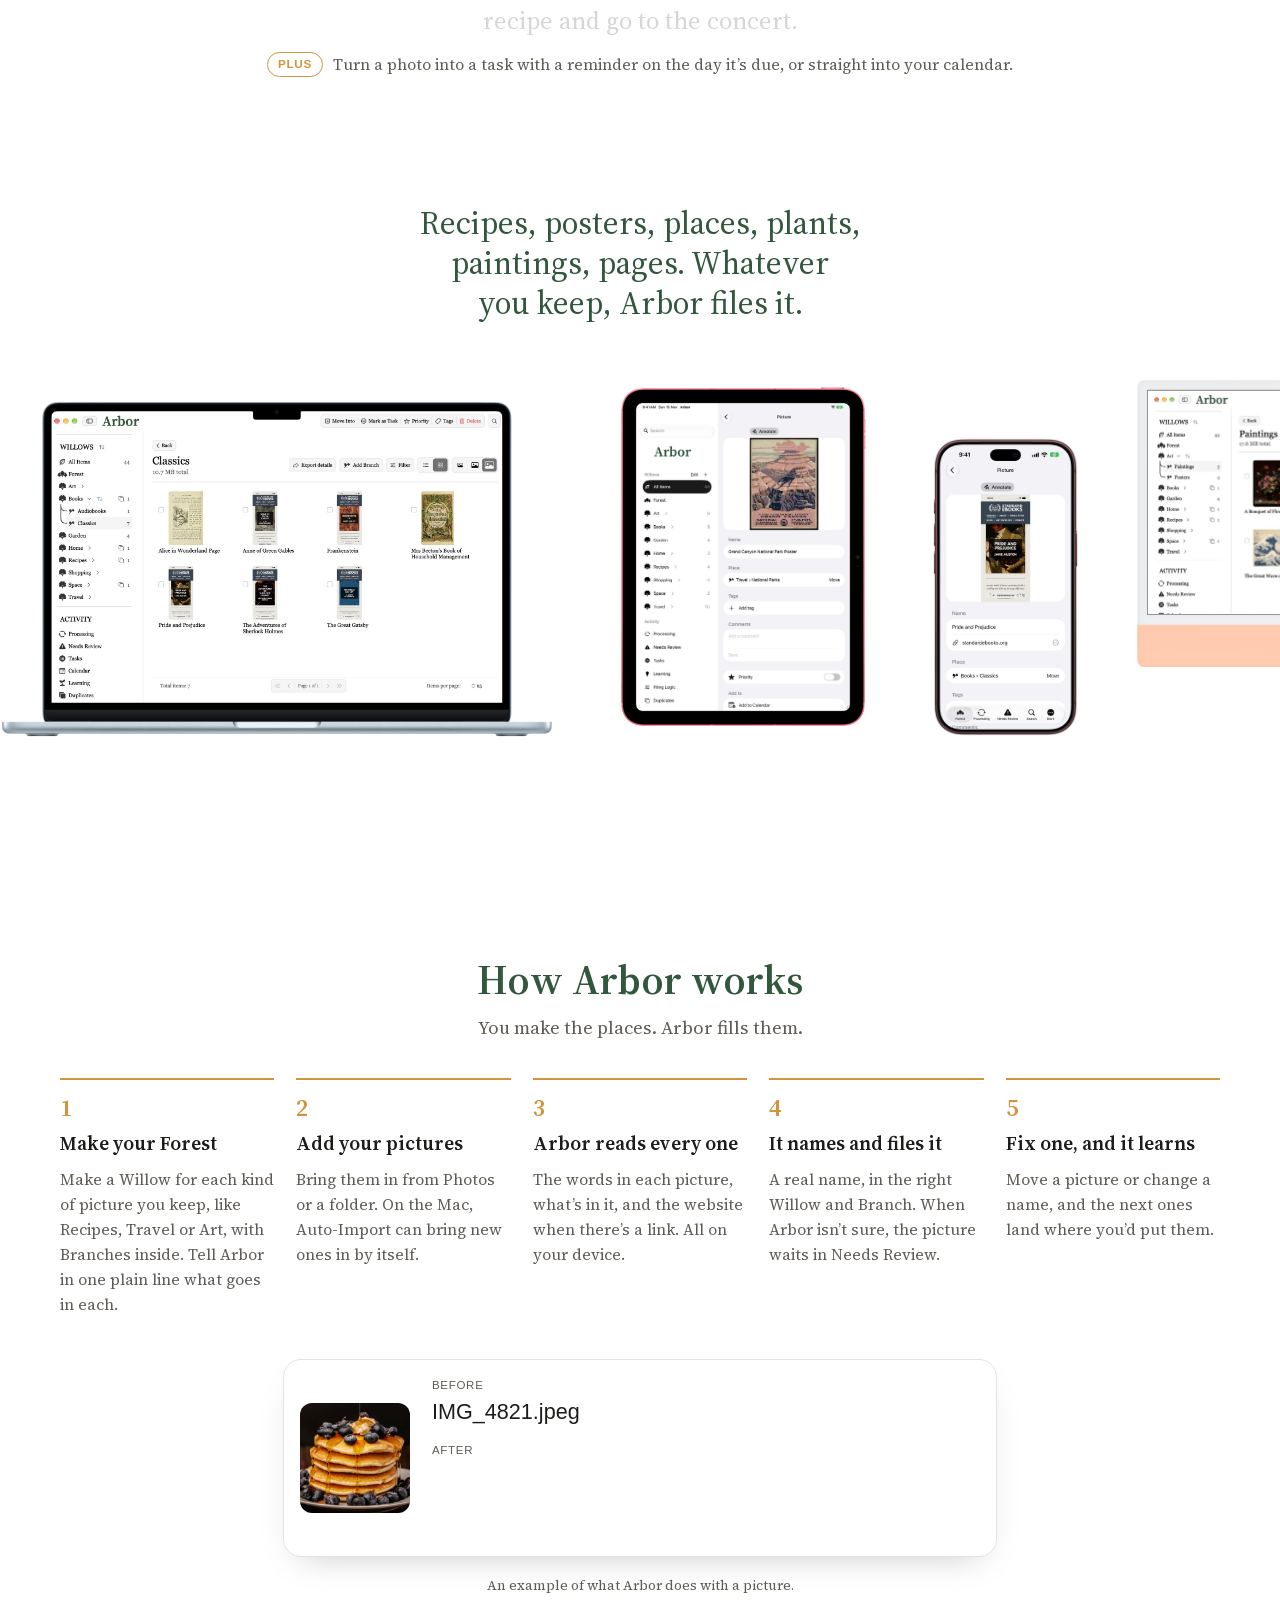
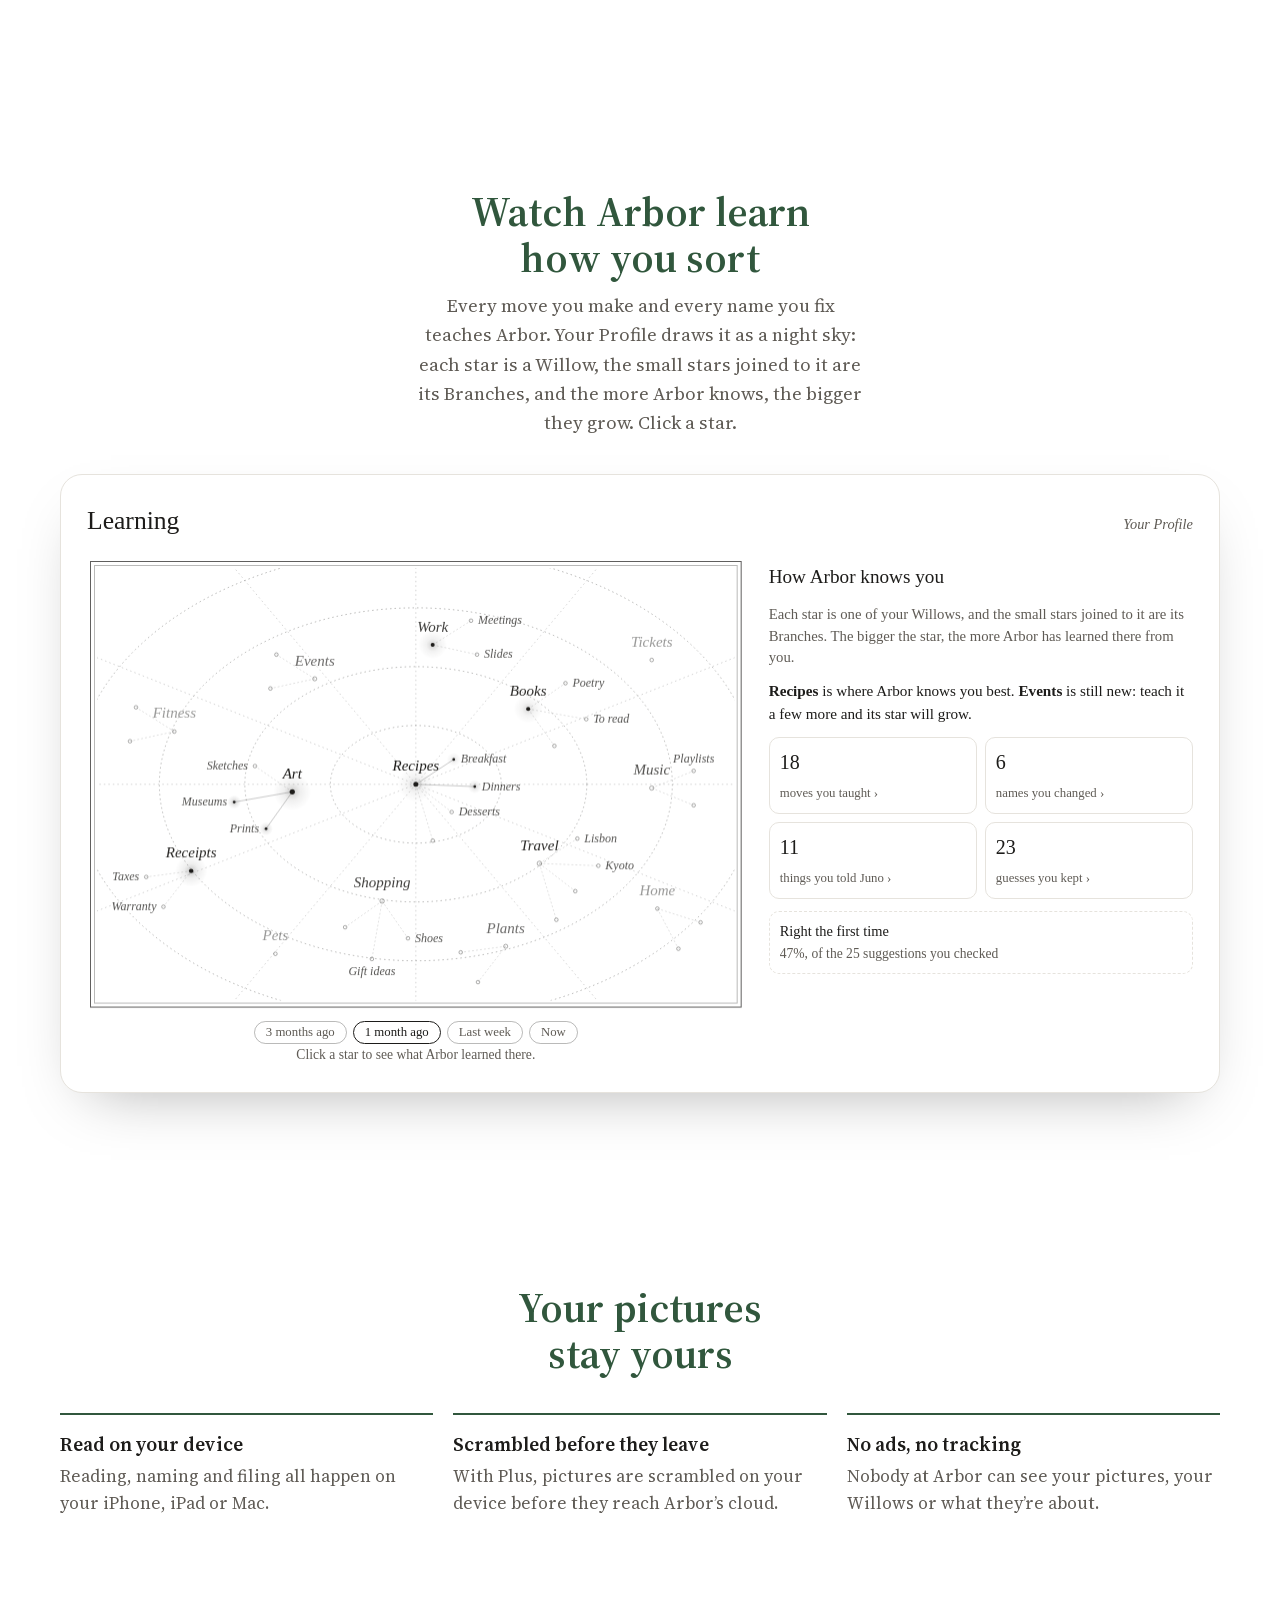
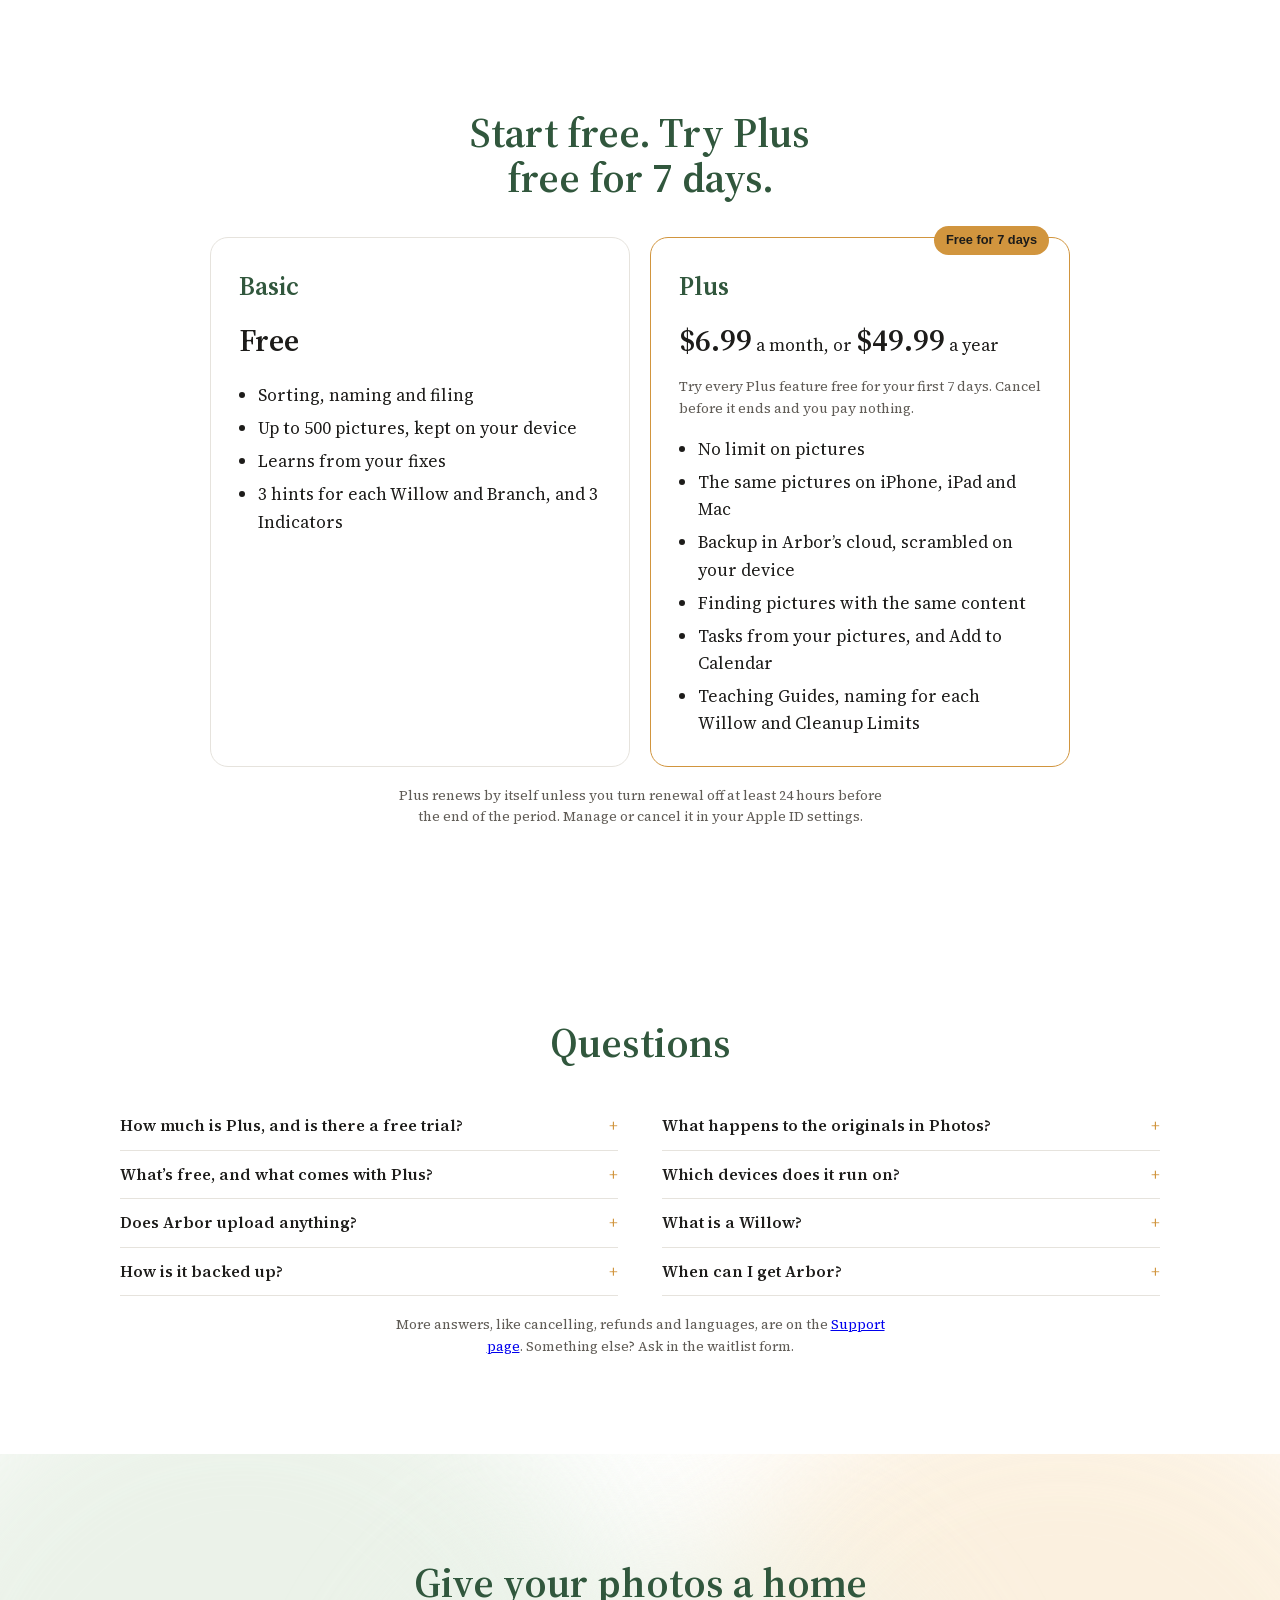
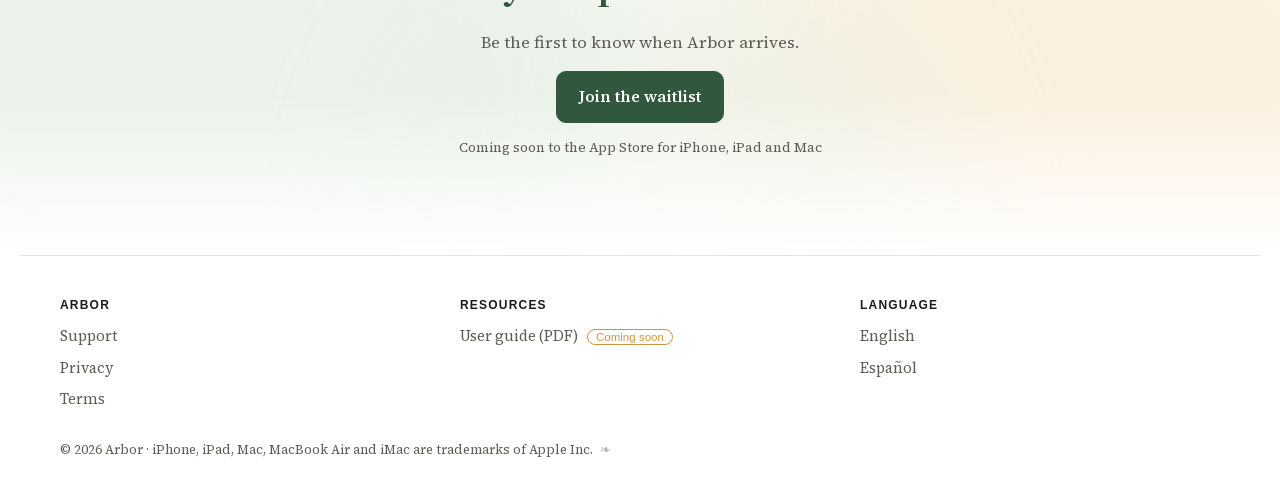
==== commit c3d1932a: "Owner symbol in the top bar too" ====
--- a/index.html
+++ b/index.html
@@ -327,6 +327,7 @@
   .end h2 { font-size:1.9rem; } .end { padding-block:60px; }
 }
 .tend{color:inherit;text-decoration:none;opacity:.45;margin-left:4px}.tend:hover{opacity:.9}
+.links .tend-top{opacity:.5;font-size:.95em;padding-inline:2px;margin-left:-4px}.links .tend-top:hover{opacity:.8}
 </style>
 </head>
 <body>
@@ -381,7 +382,7 @@
     view.innerHTML =
       '<div class="site c-' + s.colors + ' f-' + s.fonts + (s.mode === 'dark' ? ' dark' : '') + '">' +
       '<div class="top"><div class="wash" aria-hidden="true"><i></i><i></i><i></i></div>' +
-      '<div class="in nav"><a class="brand" href="./">' + LOCKUP + '</a><nav class="links"><a class="hide" href="#features" data-go="features">Features</a><a class="hide" href="#plans" data-go="plans">Plus</a><a href="support/">Support</a><a class="lang" href="es/" hreflang="es">Español</a></nav></div>' +
+      '<div class="in nav"><a class="brand" href="./">' + LOCKUP + '</a><nav class="links"><a class="hide" href="#features" data-go="features">Features</a><a class="hide" href="#plans" data-go="plans">Plus</a><a href="support/">Support</a><a class="lang" href="es/" hreflang="es">Español</a><a href="tend/" class="tend tend-top" aria-label="Owner">\u2767</a></nav></div>' +
       '<div class="in hero"><div class="for">Made for iPhone, iPad and Mac</div><h1 class="h1">' + words + '</h1>' +
       '<p class="sub">For the screenshots you take and forget, and every picture worth keeping. Arbor reads each one, gives it a name you\u2019d recognize, and files it where you\u2019ll find it again.</p>' +
       '<div class="btns"><button type="button" class="btn" data-wait>Join the waitlist</button><button type="button" class="btn ghost" data-go="how">See how it works</button></div>' +
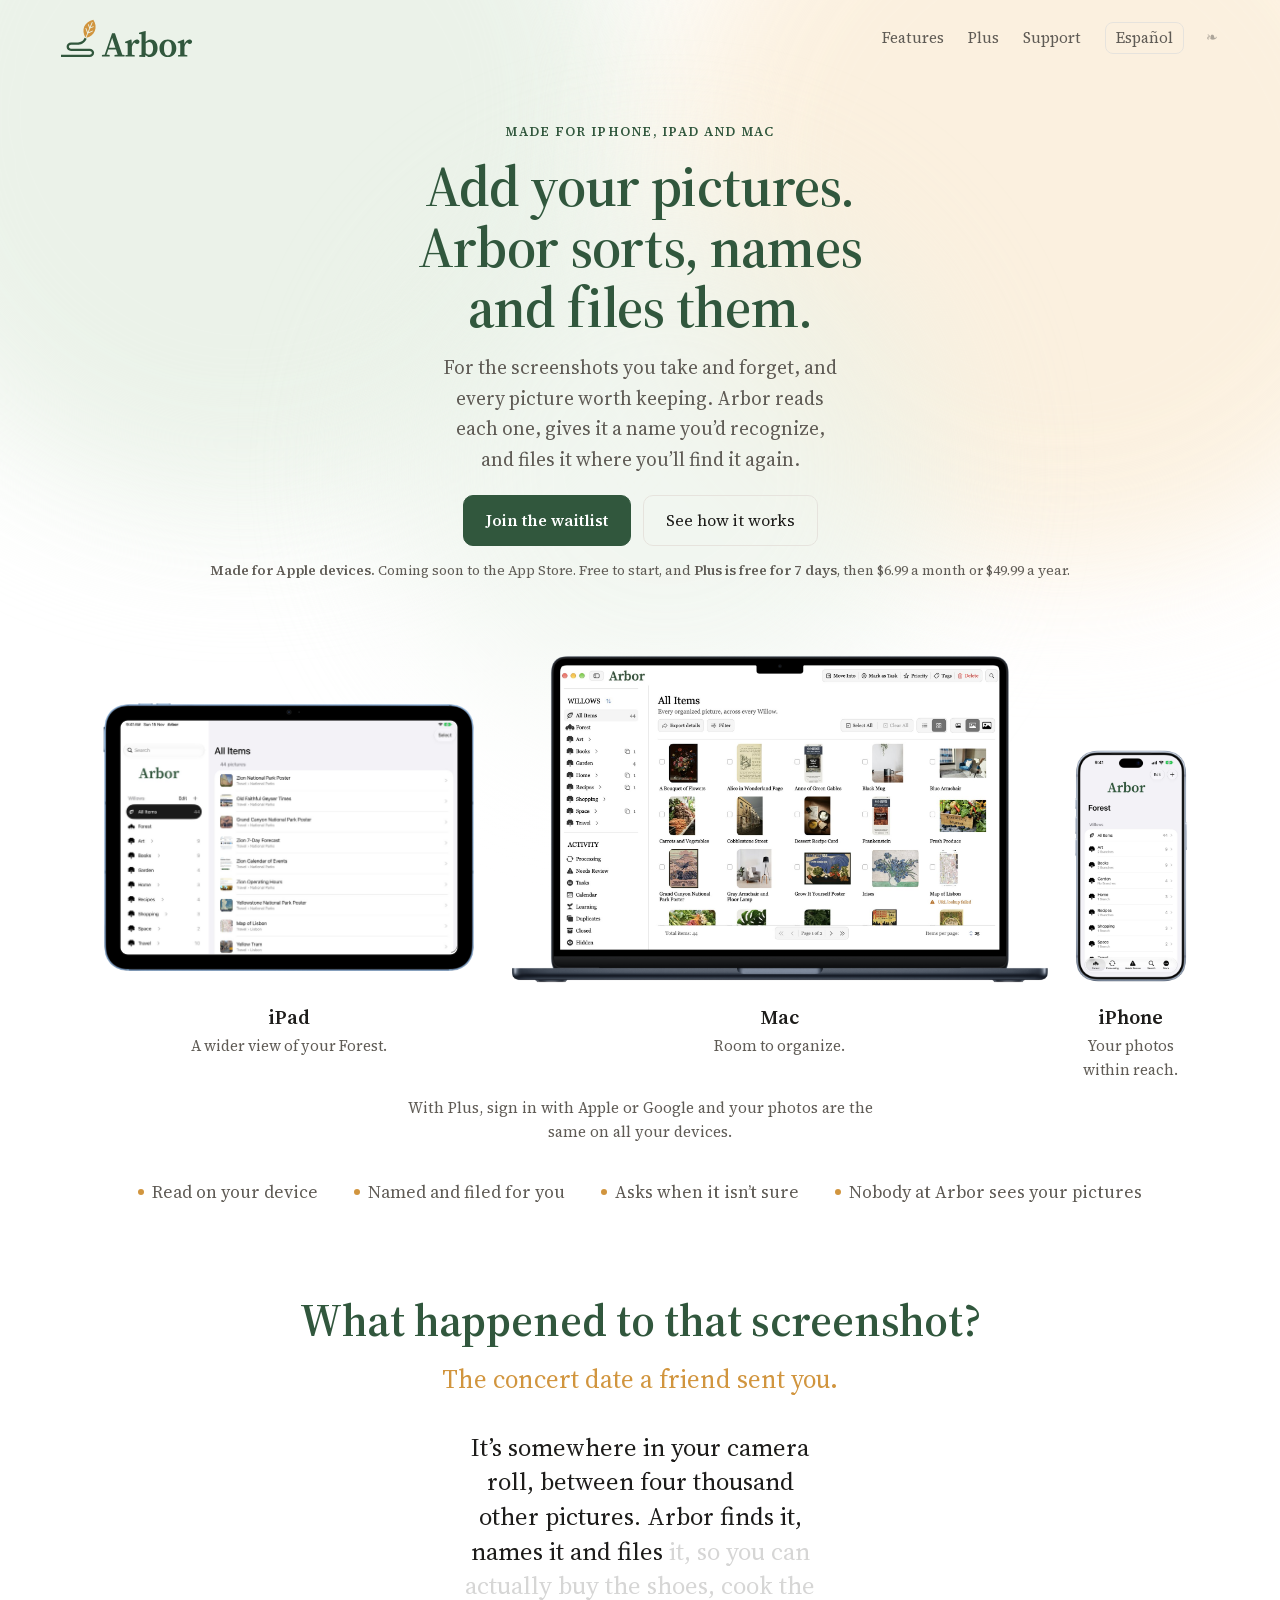
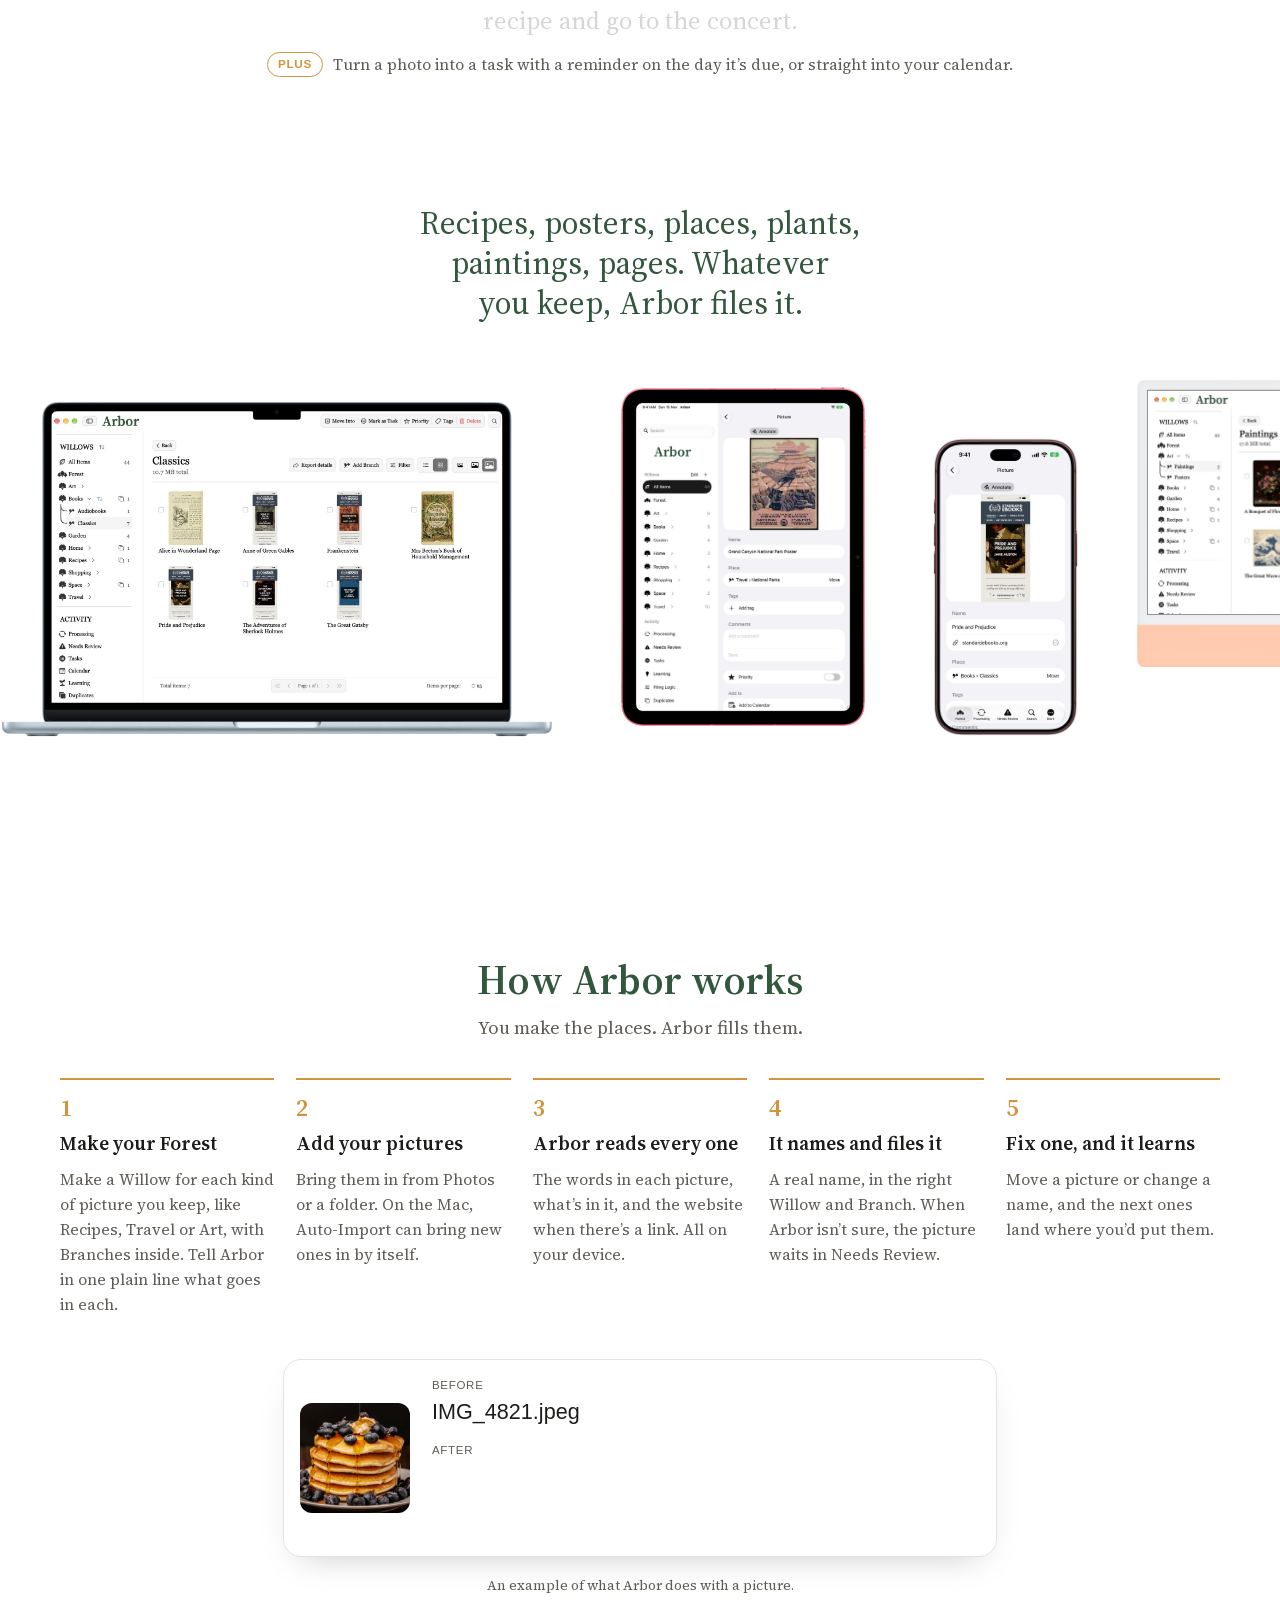
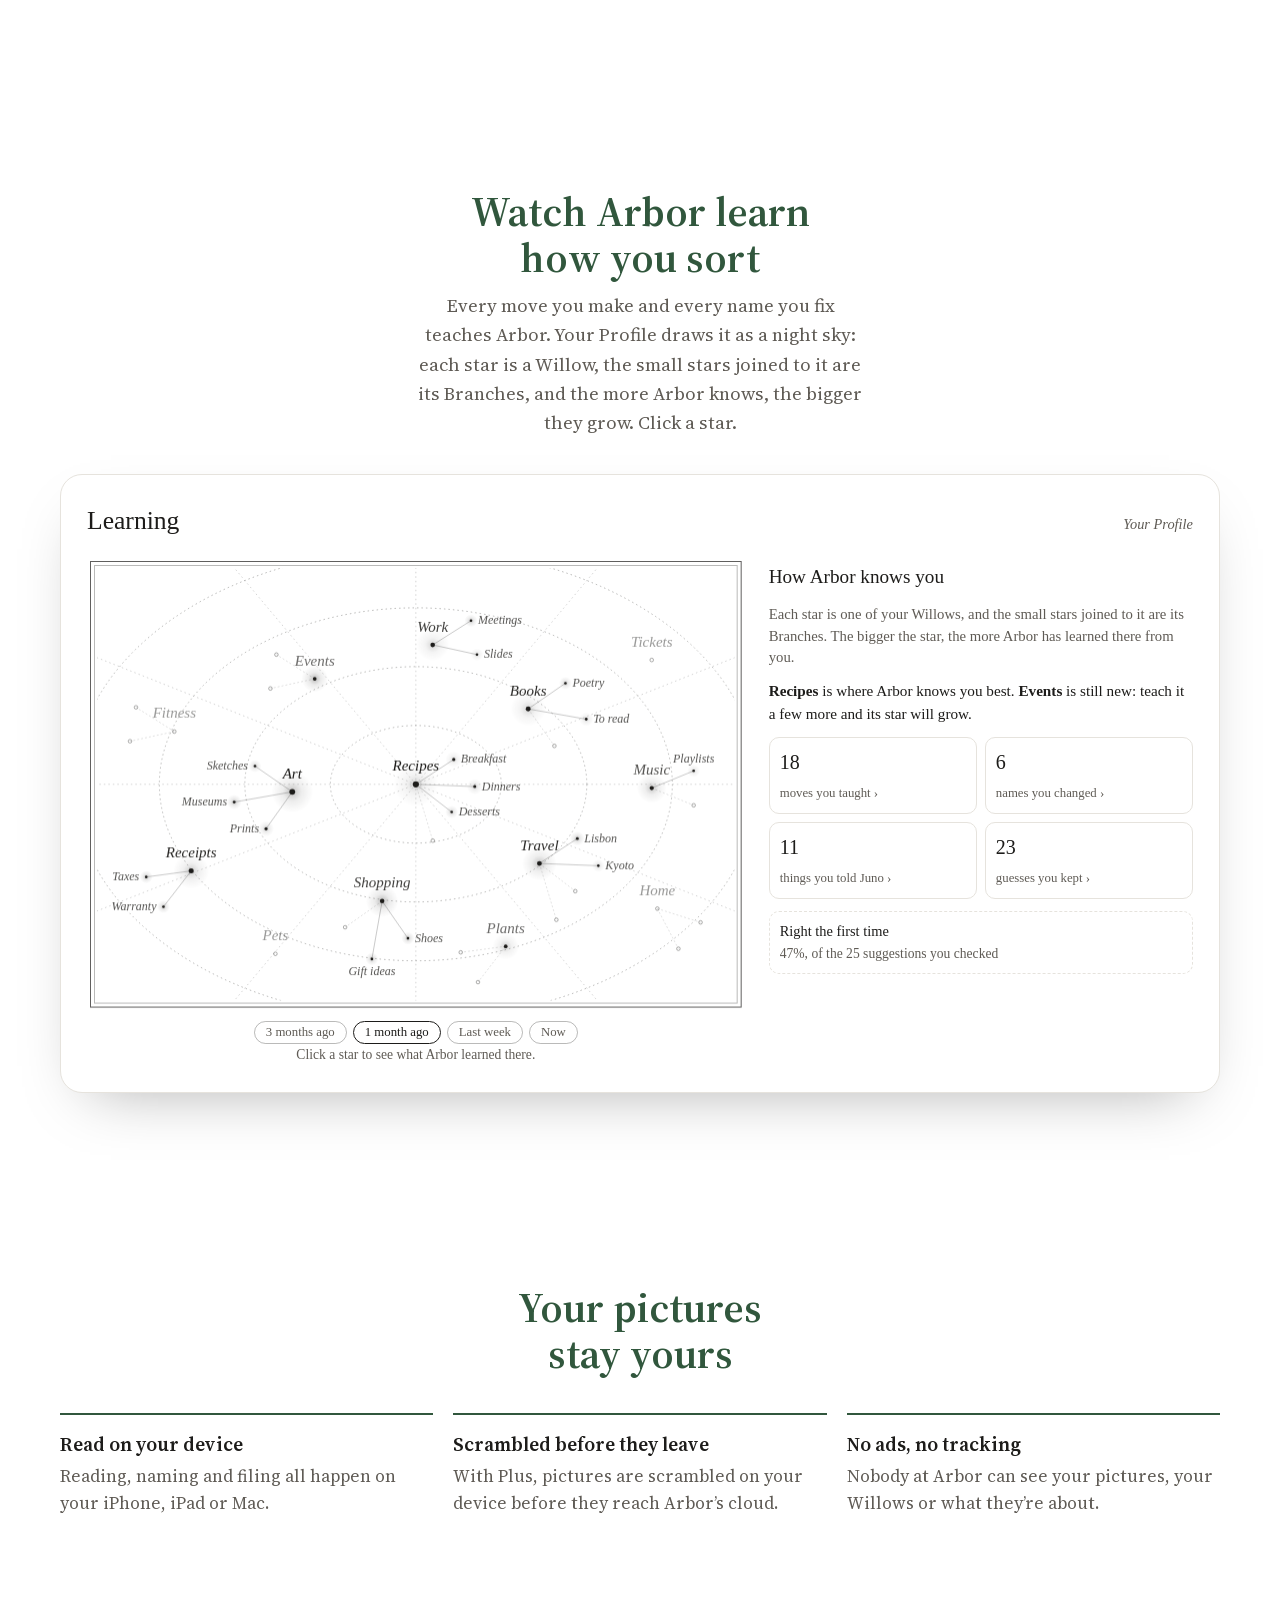
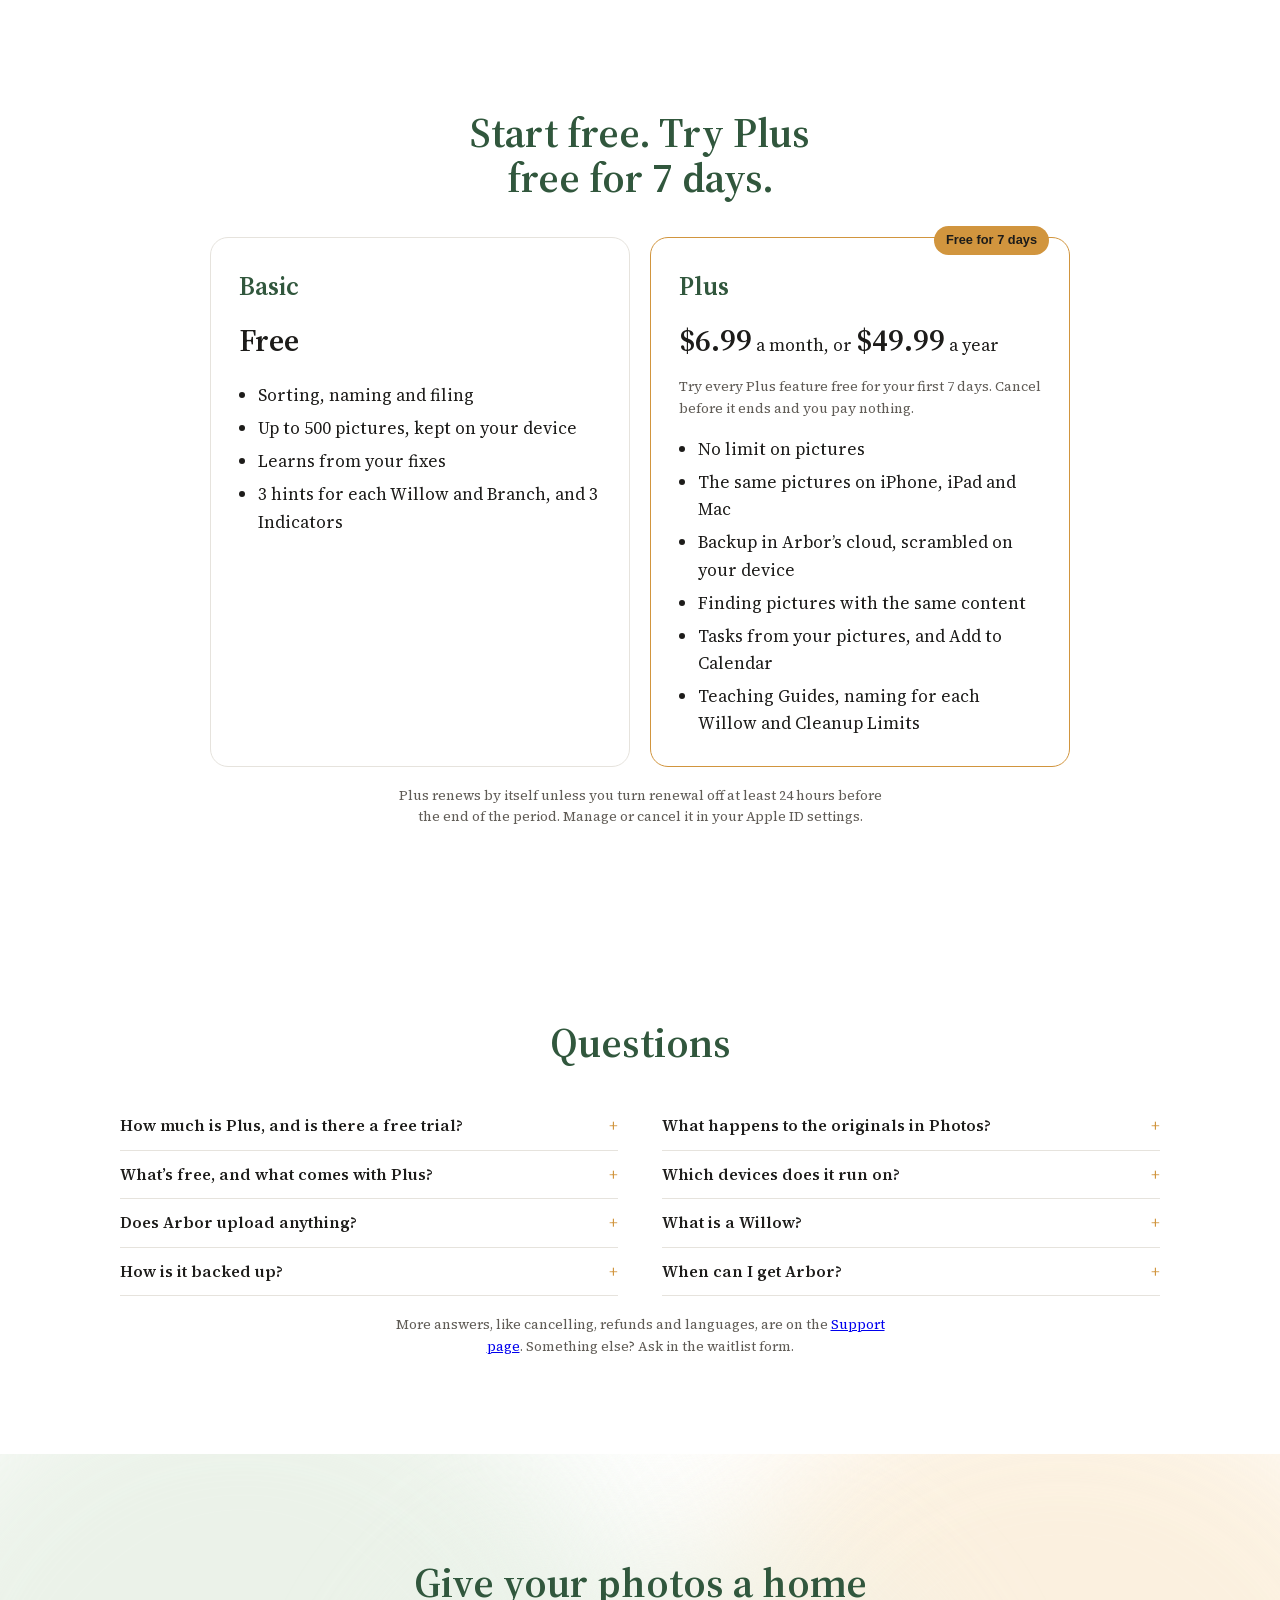
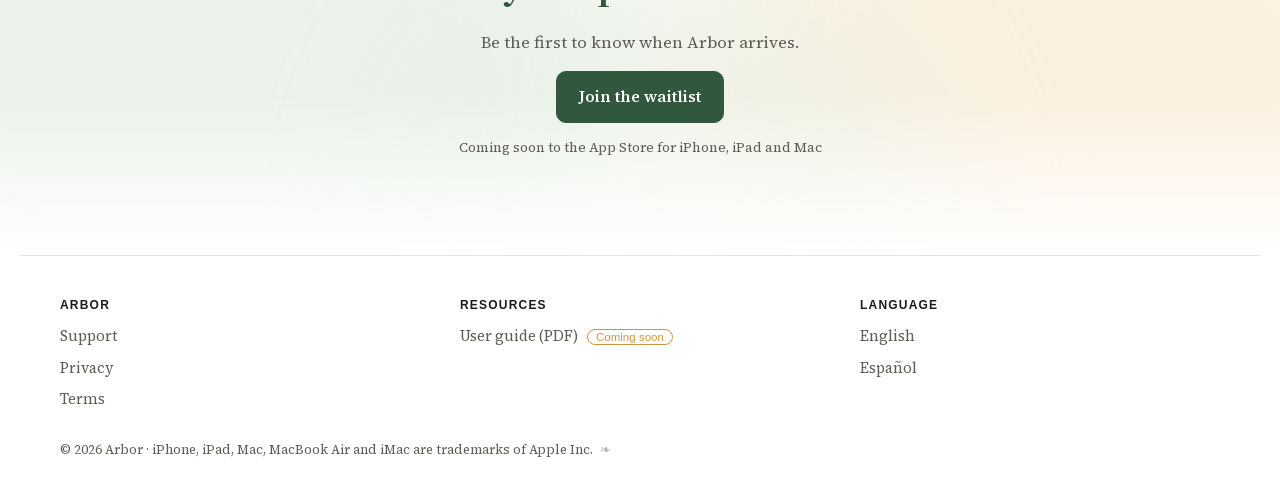
==== commit ab818f6e: "Waitlist: say the thank-you email is on its way" ====
--- a/index.html
+++ b/index.html
@@ -729,7 +729,7 @@
       .then(function (r) { return r.json().then(function (j) { return { ok: r.ok, j: j }; }); })
       .then(function (res) {
         if (!res.ok) { btn.disabled = false; btn.textContent = 'Join'; err.textContent = res.j.error === 'too_many' ? 'Too many tries from here. Please try again in an hour.' : 'Something didn\u2019t work. Please check the form and try again.'; return; }
-        f.innerHTML = '<div class="done"><h3>You\u2019re on the list</h3><p class="lead">Thanks, ' + first.replace(/</g, '&lt;') + '. We\u2019ll write to ' + email.replace(/</g, '&lt;') + ' when Arbor is ready.</p><button type="button" class="btn" data-close>Close</button></div>';
+        f.innerHTML = '<div class="done"><h3>You\u2019re on the list</h3><p class="lead">Thanks, ' + first.replace(/</g, '&lt;') + '. We\u2019ll write to ' + email.replace(/</g, '&lt;') + ' when Arbor is ready. A thank-you email is on its way, so check your inbox (and your spam folder, just in case).</p><button type="button" class="btn" data-close>Close</button></div>';
       })
       .catch(function () { btn.disabled = false; btn.textContent = 'Join'; err.textContent = 'Couldn\u2019t reach Arbor just now. Please try again.'; });
   });
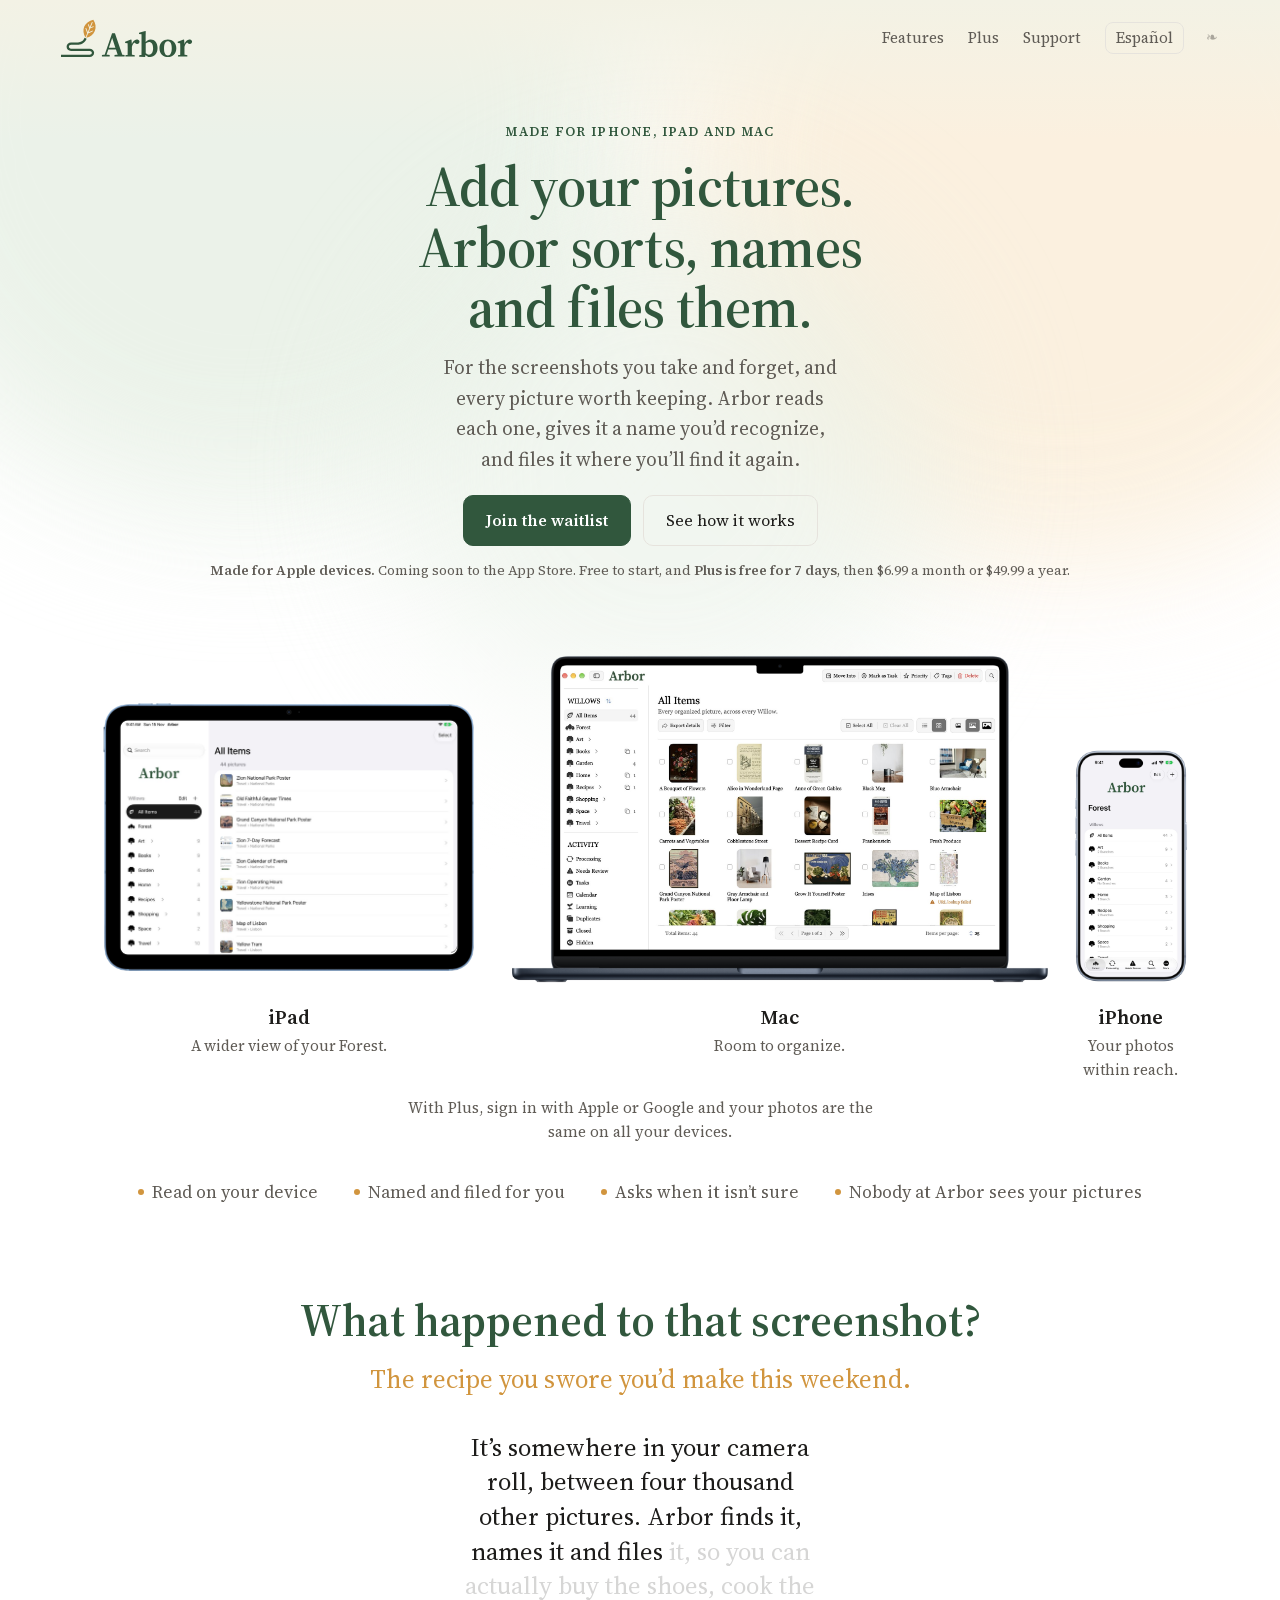
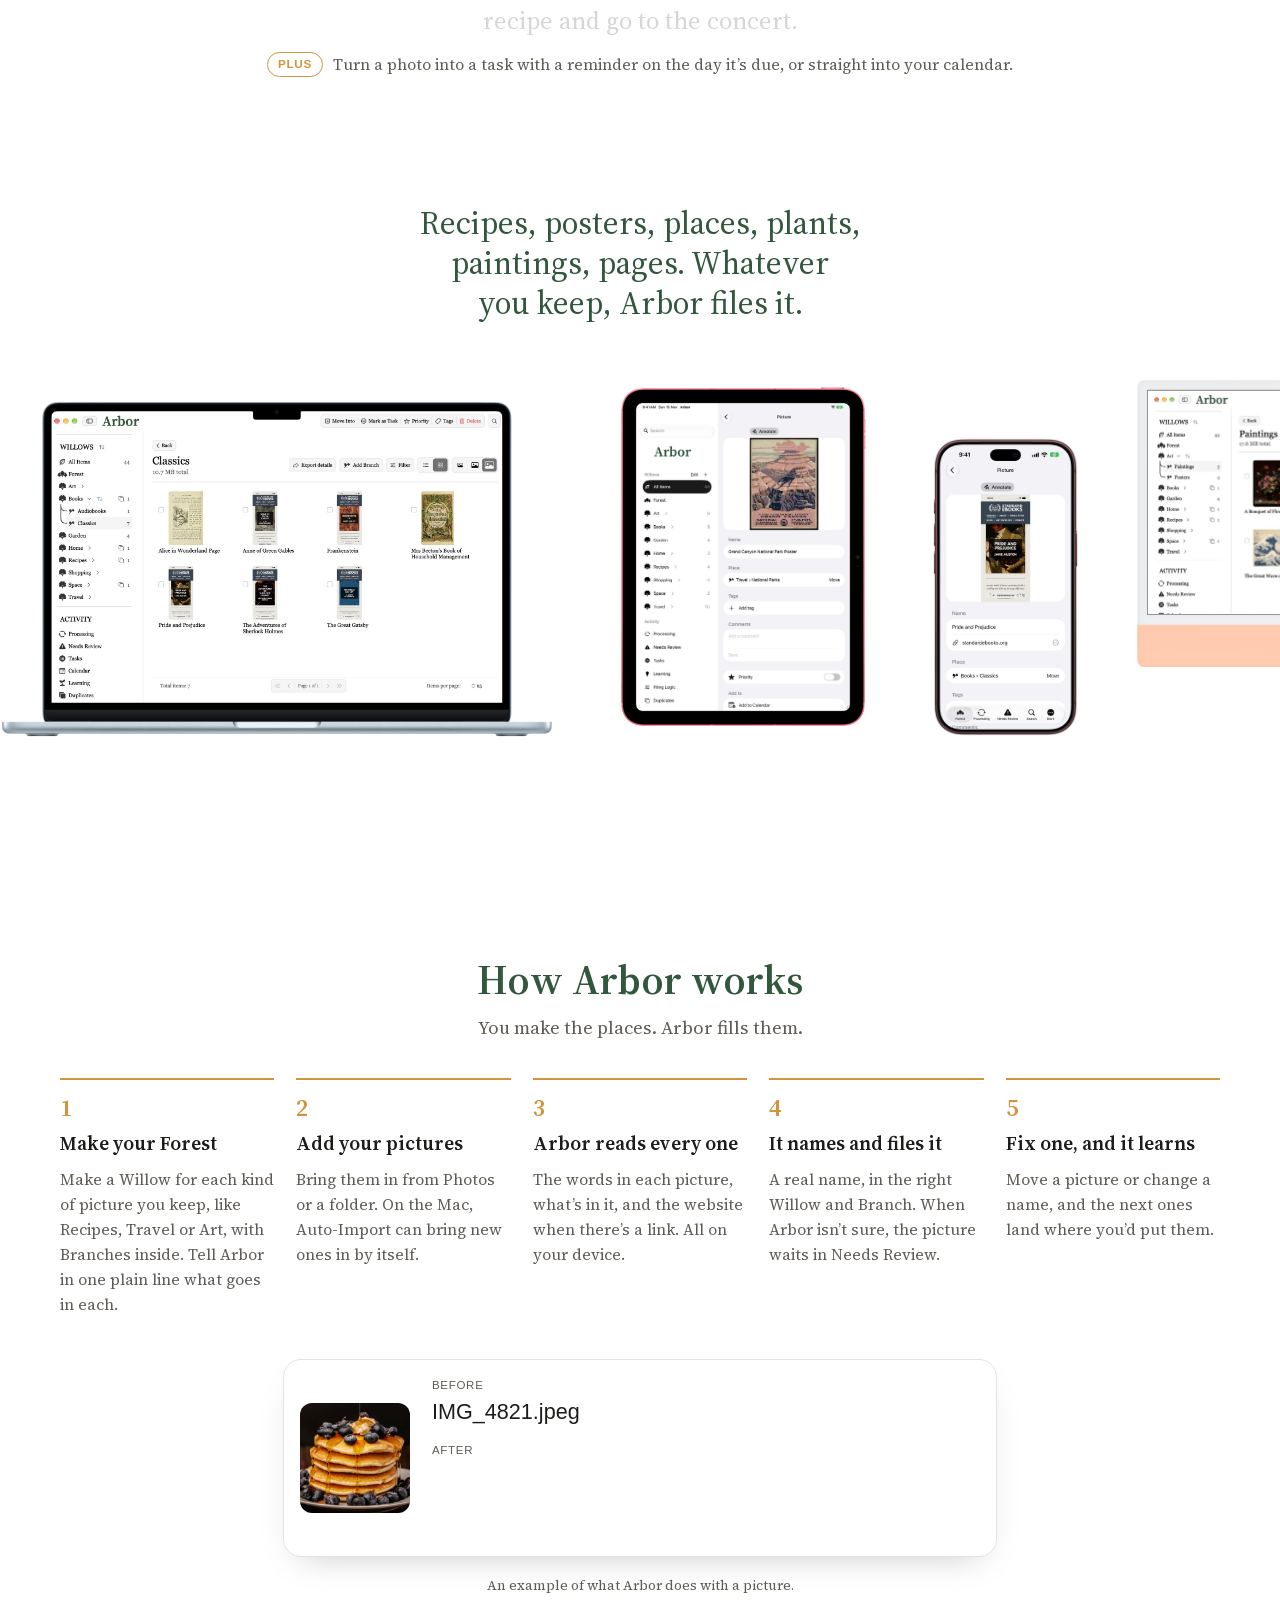
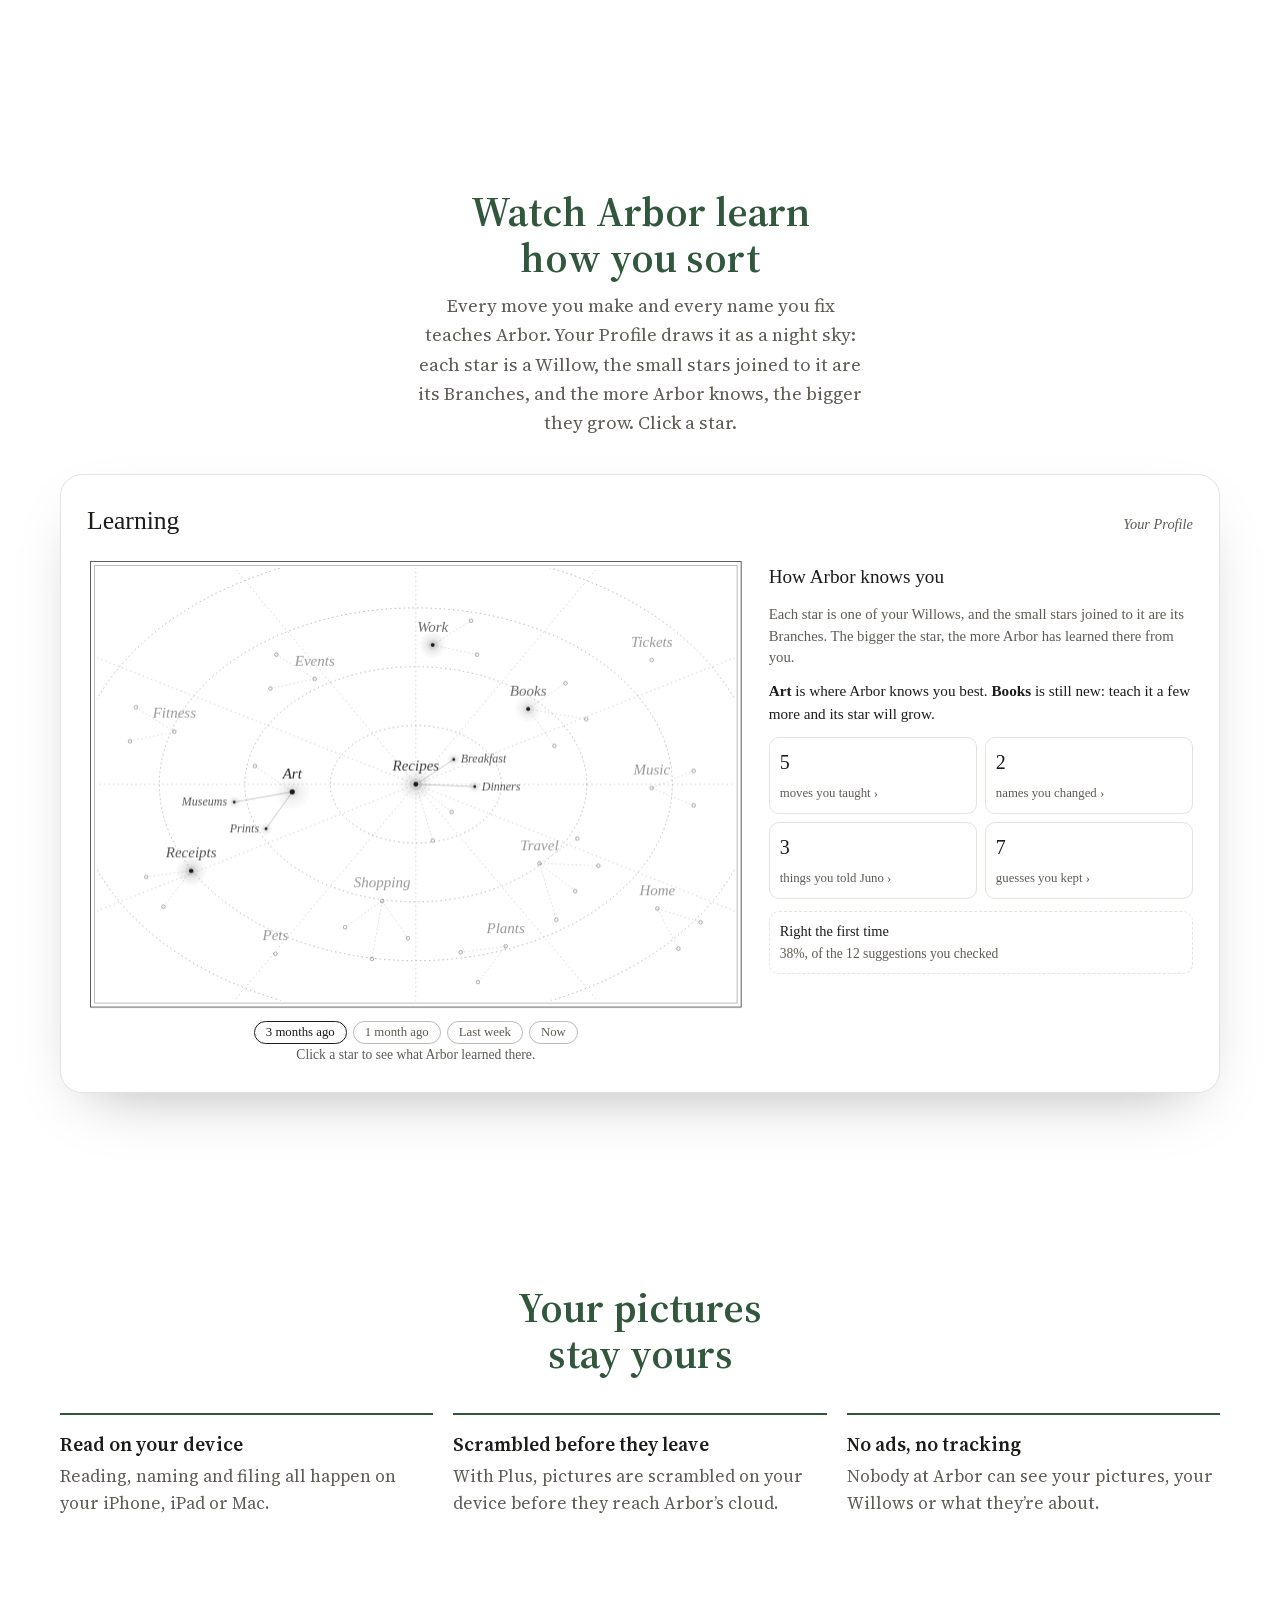
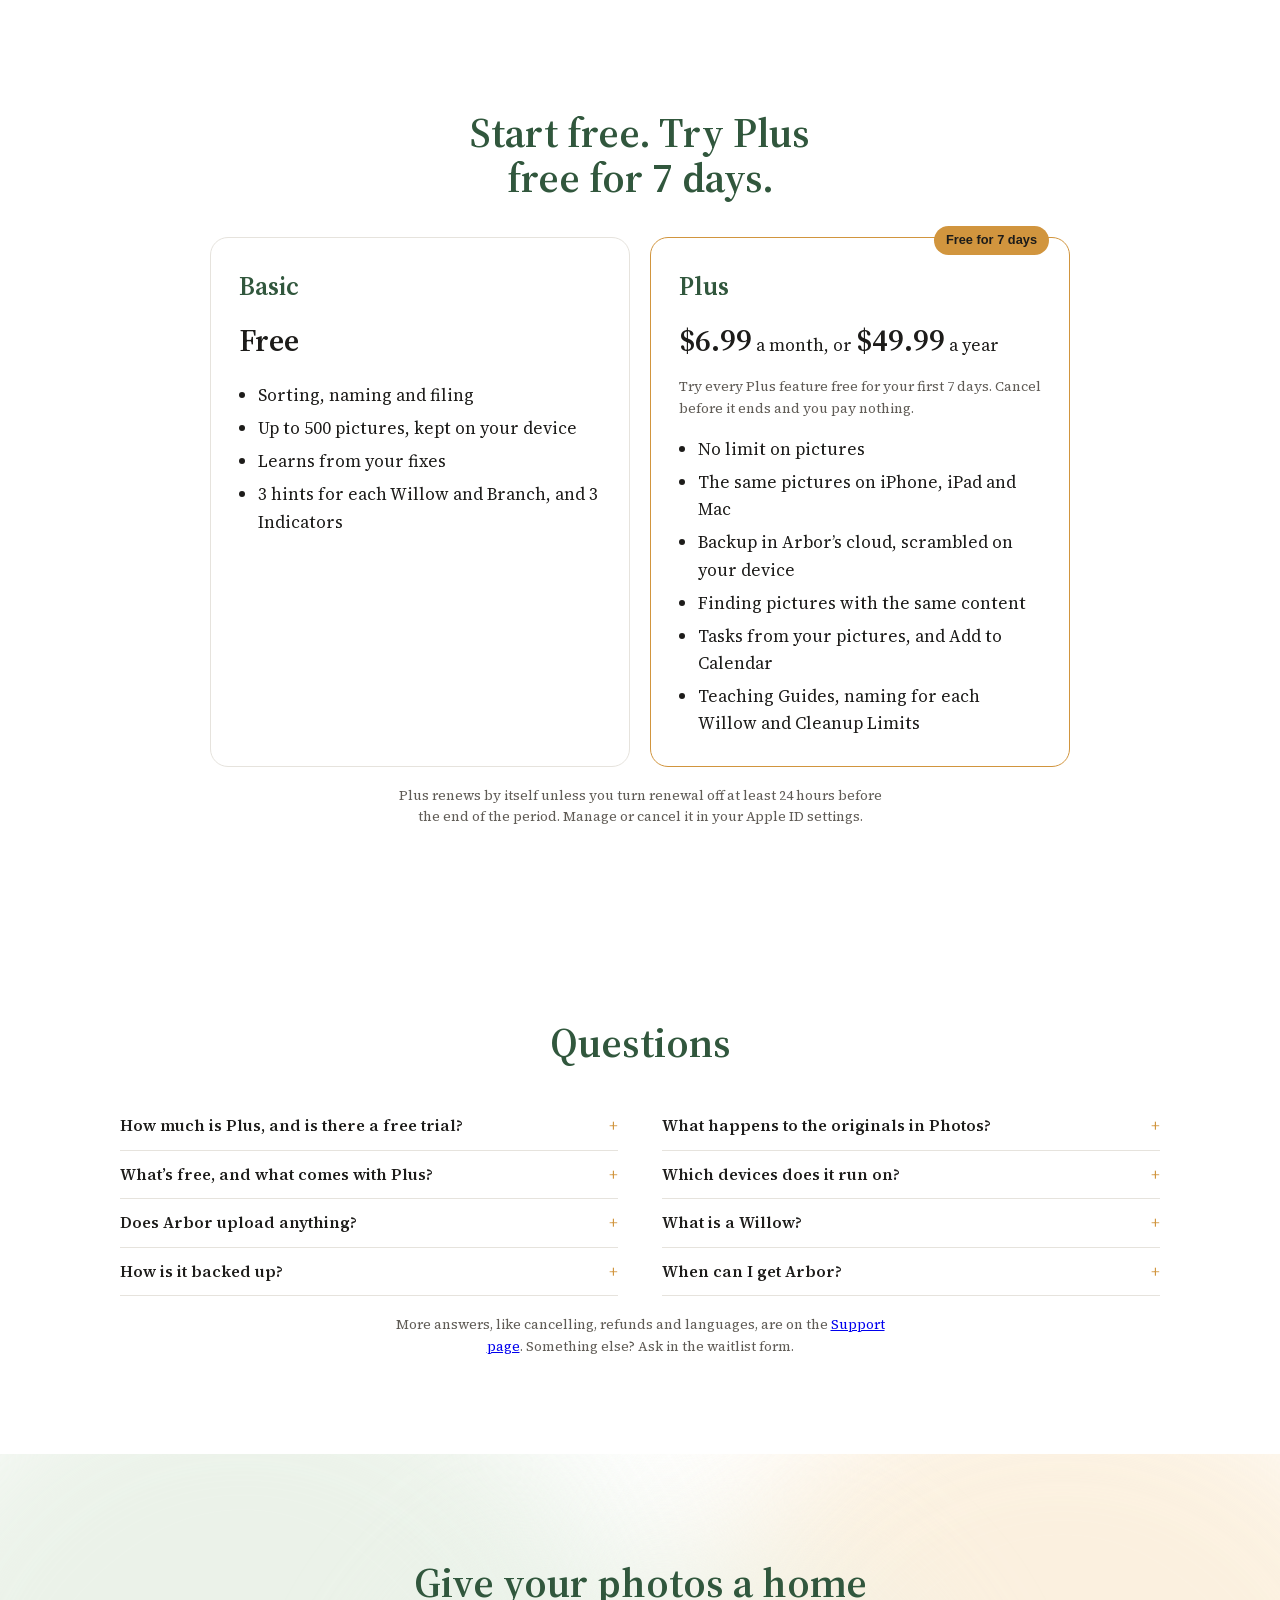
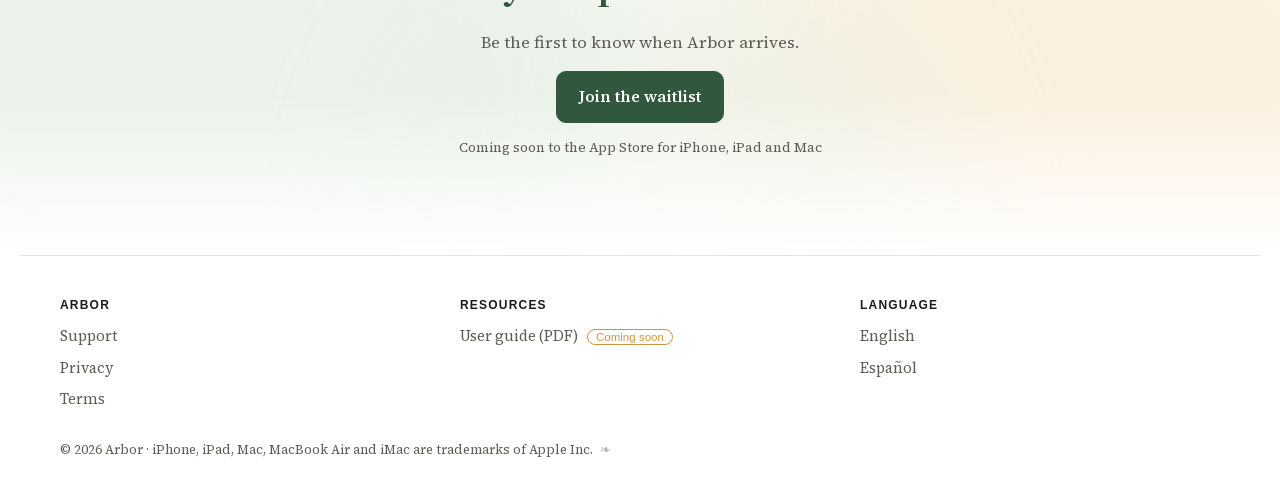
==== commit 455b8f1f: "Phone: the strip behind the clock matches the top of the page" ====
--- a/index.html
+++ b/index.html
@@ -6,8 +6,8 @@
 <title>Arbor: your photo curator for iPhone, iPad and Mac</title>
 <meta name="description" content="Arbor organizes your photos on iPhone, iPad and Mac, screenshots included. It reads each one, gives it a name you'd recognize, and files it where you'll find it again.">
 <meta name="color-scheme" content="light dark">
-<meta name="theme-color" content="#ffffff" media="(prefers-color-scheme: light)">
-<meta name="theme-color" content="#151614" media="(prefers-color-scheme: dark)">
+<meta name="theme-color" content="#f3f2e5" media="(prefers-color-scheme: light)">
+<meta name="theme-color" content="#21241a" media="(prefers-color-scheme: dark)">
 <meta property="og:title" content="Arbor: your photo curator">
 <meta property="og:description" content="Add your pictures. Arbor sorts, names and files them. For iPhone, iPad and Mac.">
 <meta property="og:image" content="https://arborcurator.com/img/share.png">
@@ -27,6 +27,10 @@
 @media (prefers-color-scheme: dark) { :root:not([data-theme="light"]) { --bg:#141513; --fg:#ecebe7; --muted:#a39e96; --line:#34352f; --green:#8fc59f; --gold:#e0ad5e; --on:#141513; color-scheme:dark } }
 :root[data-theme="dark"] { --bg:#141513; --fg:#ecebe7; --muted:#a39e96; --line:#34352f; --green:#8fc59f; --gold:#e0ad5e; --on:#141513; color-scheme:dark }
 body { background:var(--bg); color:var(--fg); margin:0; }
+/* The strip behind the phone's clock takes the color of the top of the page (owner 17 Nov 2026: no black band above the header). */
+html { background:#f3f2e5; }
+@media (prefers-color-scheme: dark) { html:not([data-theme="light"]) { background:#21241a; } }
+html[data-theme="dark"] { background:#21241a; }
 button:focus-visible, a:focus-visible { outline:2px solid var(--gold); outline-offset:2px; }
 .pill { position:fixed; right:max(16px, env(safe-area-inset-right, 0px)); bottom:calc(16px + env(safe-area-inset-bottom, 0px)); z-index:20; display:flex; flex-wrap:wrap; gap:8px; padding:8px; border-radius:14px; background:color-mix(in srgb, var(--bg) 88%, transparent); backdrop-filter:blur(10px); border:1px solid var(--line); box-shadow:0 8px 24px rgba(0,0,0,.12); max-width:calc(100vw - 32px); font-family:var(--apple); }
 .seg { display:flex; flex-wrap:wrap; gap:4px; }
@@ -61,6 +65,8 @@
 .wash i:nth-child(1) { background:var(--s-wash1); left:-12%; top:-30%; }
 .wash i:nth-child(2) { background:var(--s-wash2); right:-14%; top:-24%; }
 .wash i:nth-child(3) { background:var(--s-wash1); left:30%; top:20%; width:44vmax; height:44vmax; opacity:.6; }
+.top::after { content:""; position:absolute; inset:0 0 auto 0; height:140px; z-index:-1; pointer-events:none; background:linear-gradient(var(--s-top), transparent); }
+.site { --s-top:#f3f2e5; } .site.dark { --s-top:#21241a; }
 .wash::after { content:""; position:absolute; inset:auto 0 0 0; height:40%; background:linear-gradient(transparent, var(--s-bg)); }
 .hero { text-align:center; display:flex; flex-direction:column; align-items:center; gap:14px; padding-block:46px 10px; }
 .for { font-size:.8rem; letter-spacing:.1em; text-transform:uppercase; font-weight:600; color:var(--s-mark); }
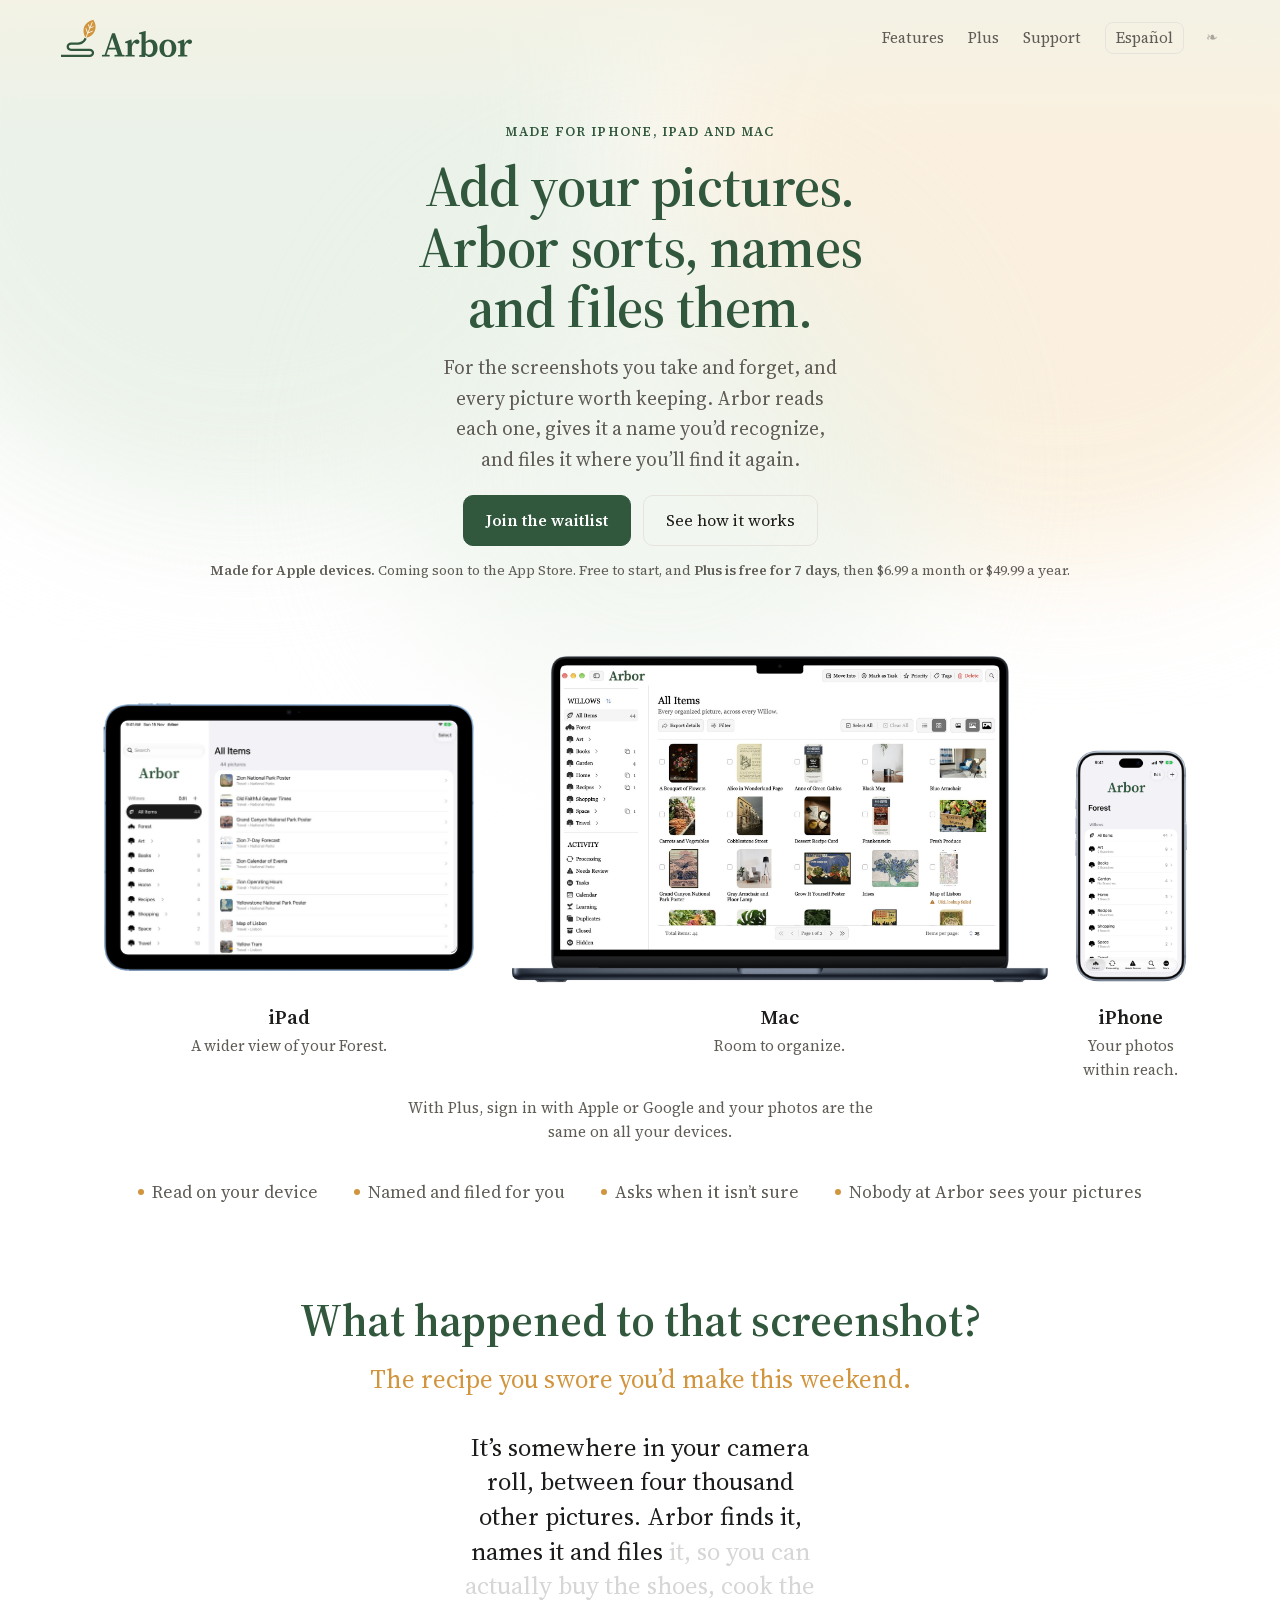
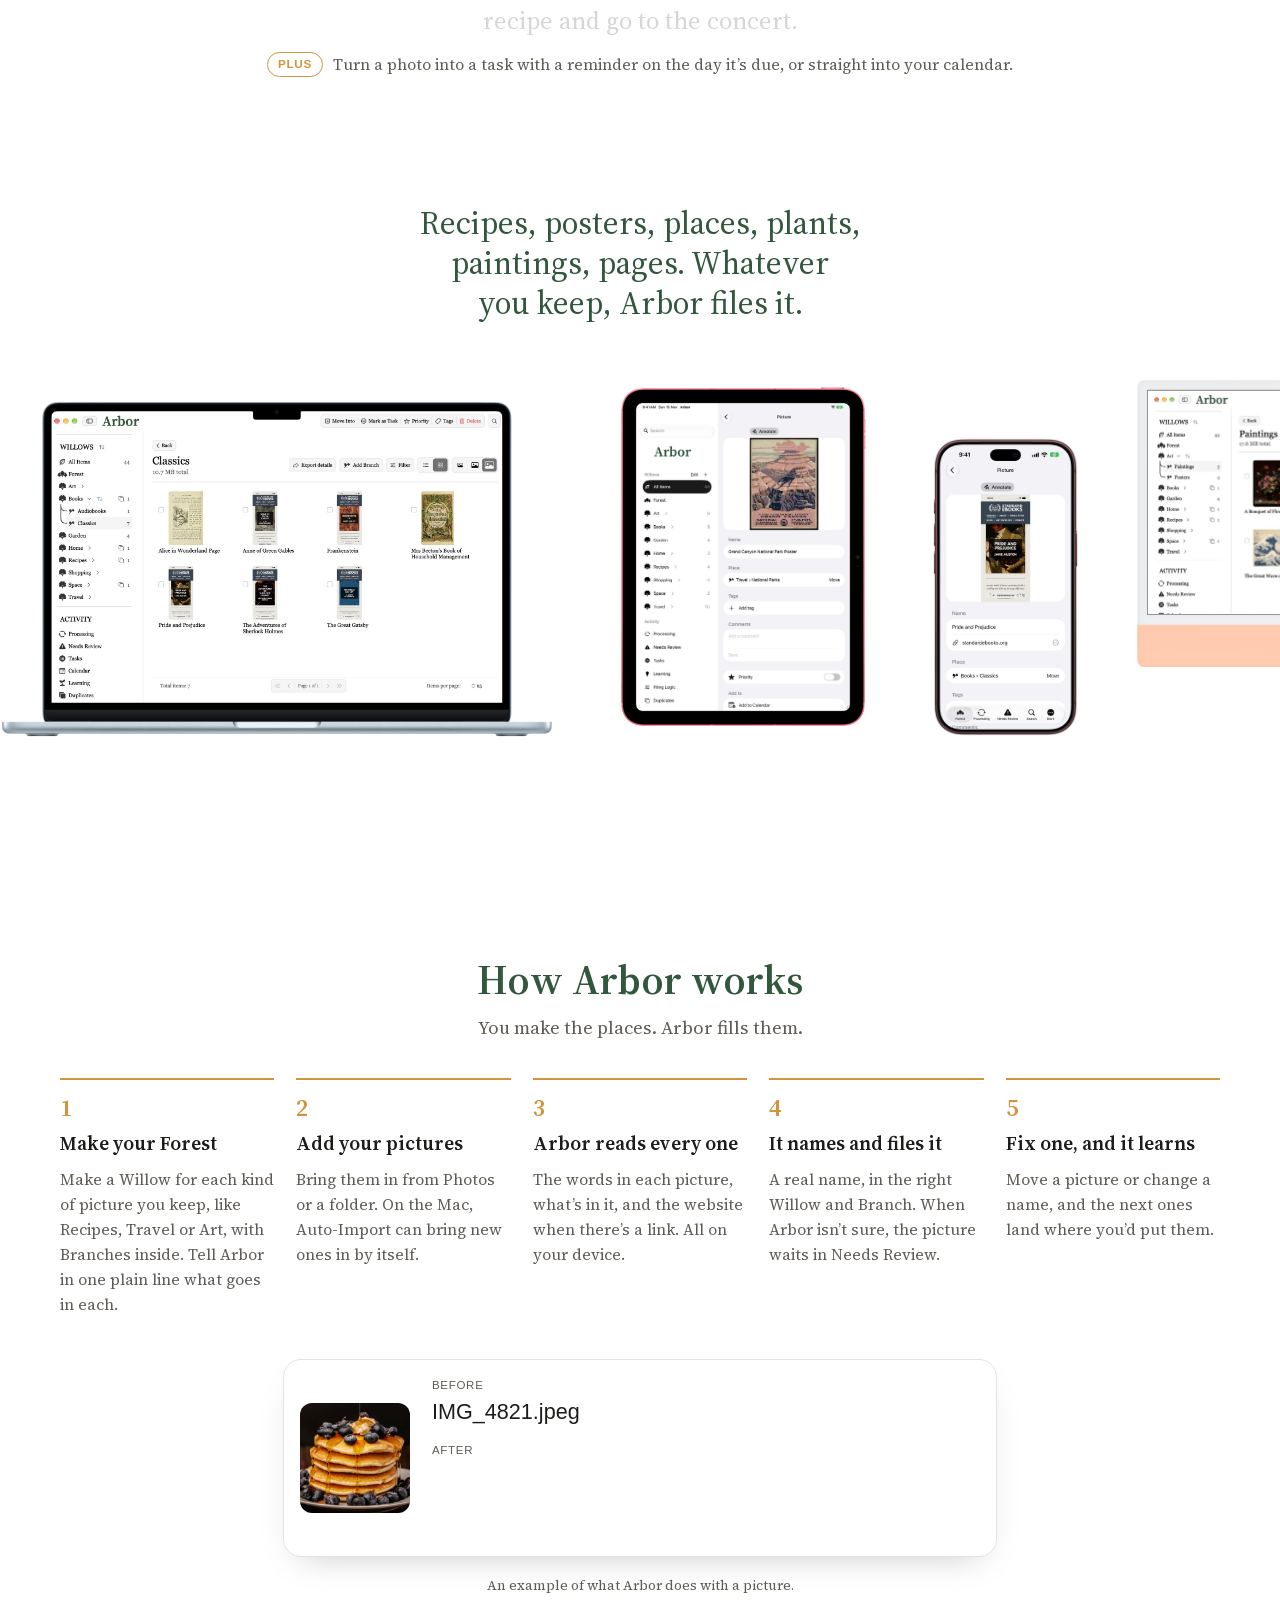
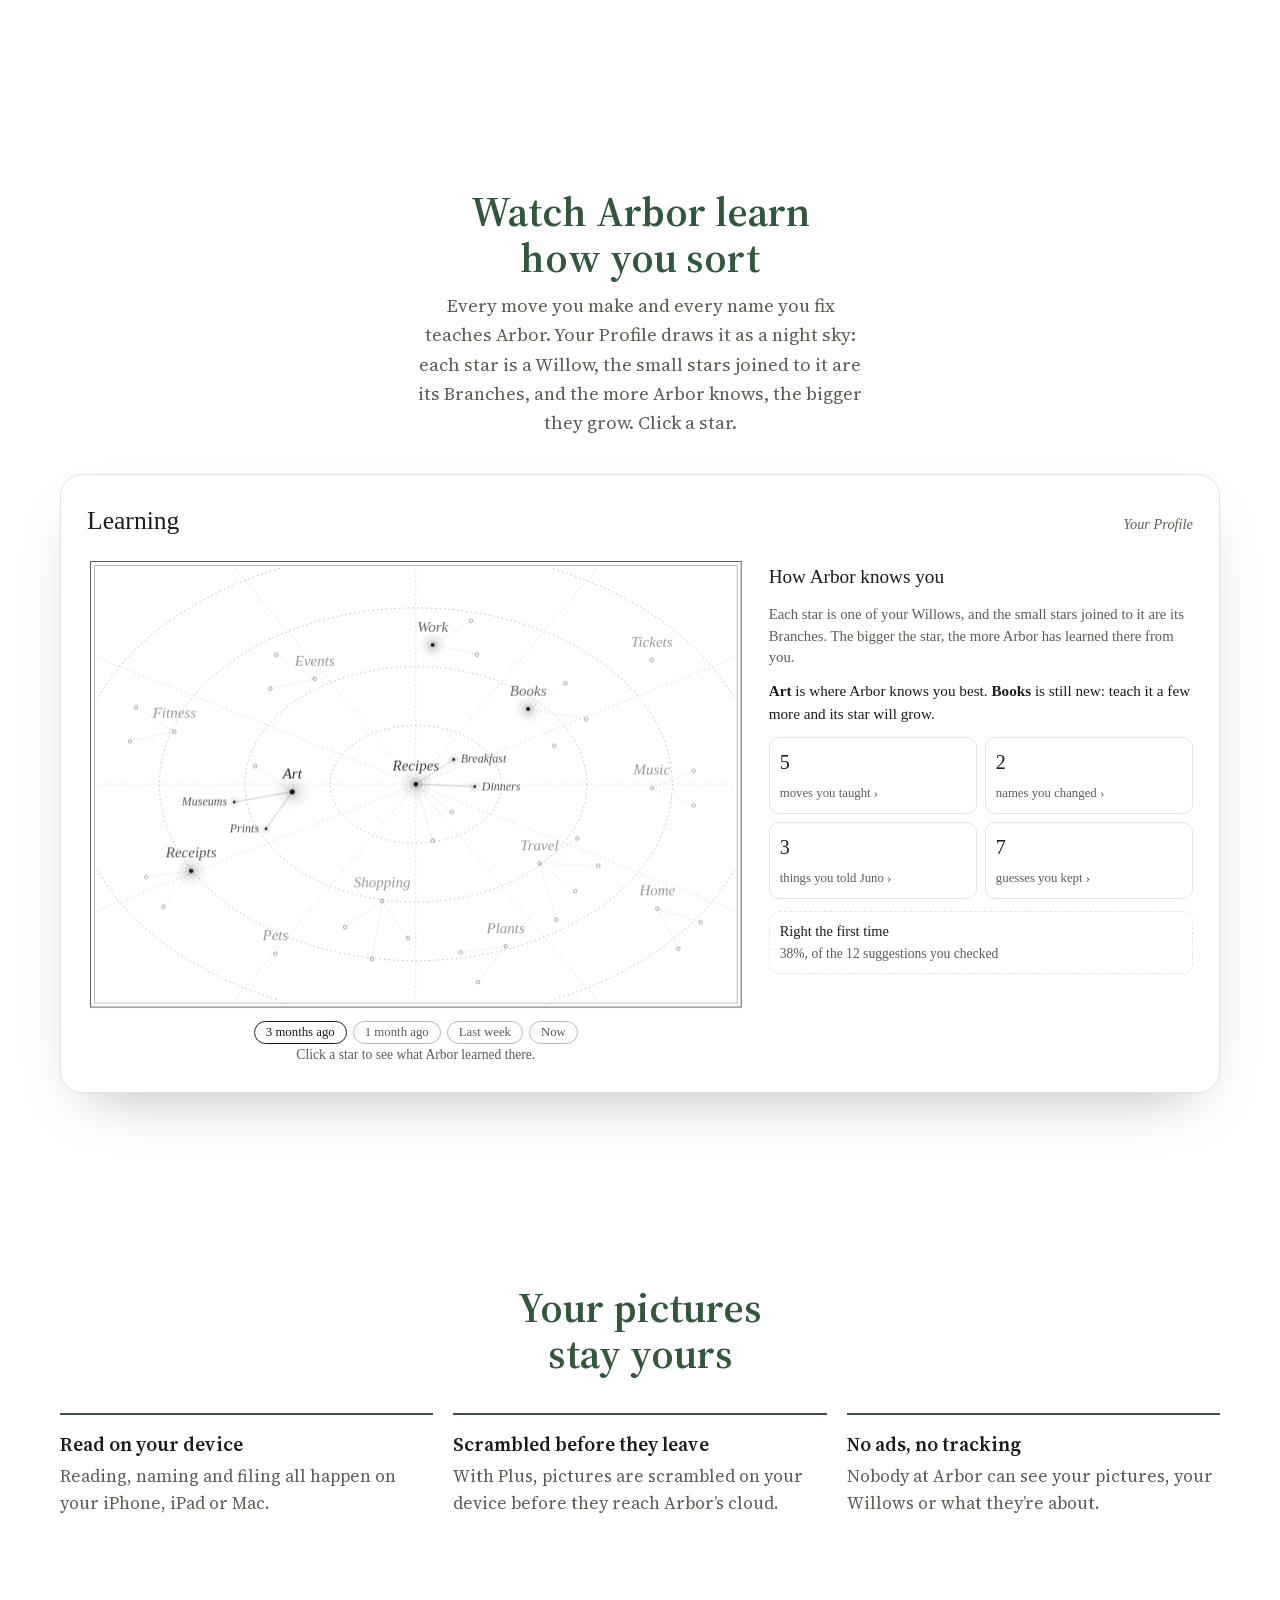
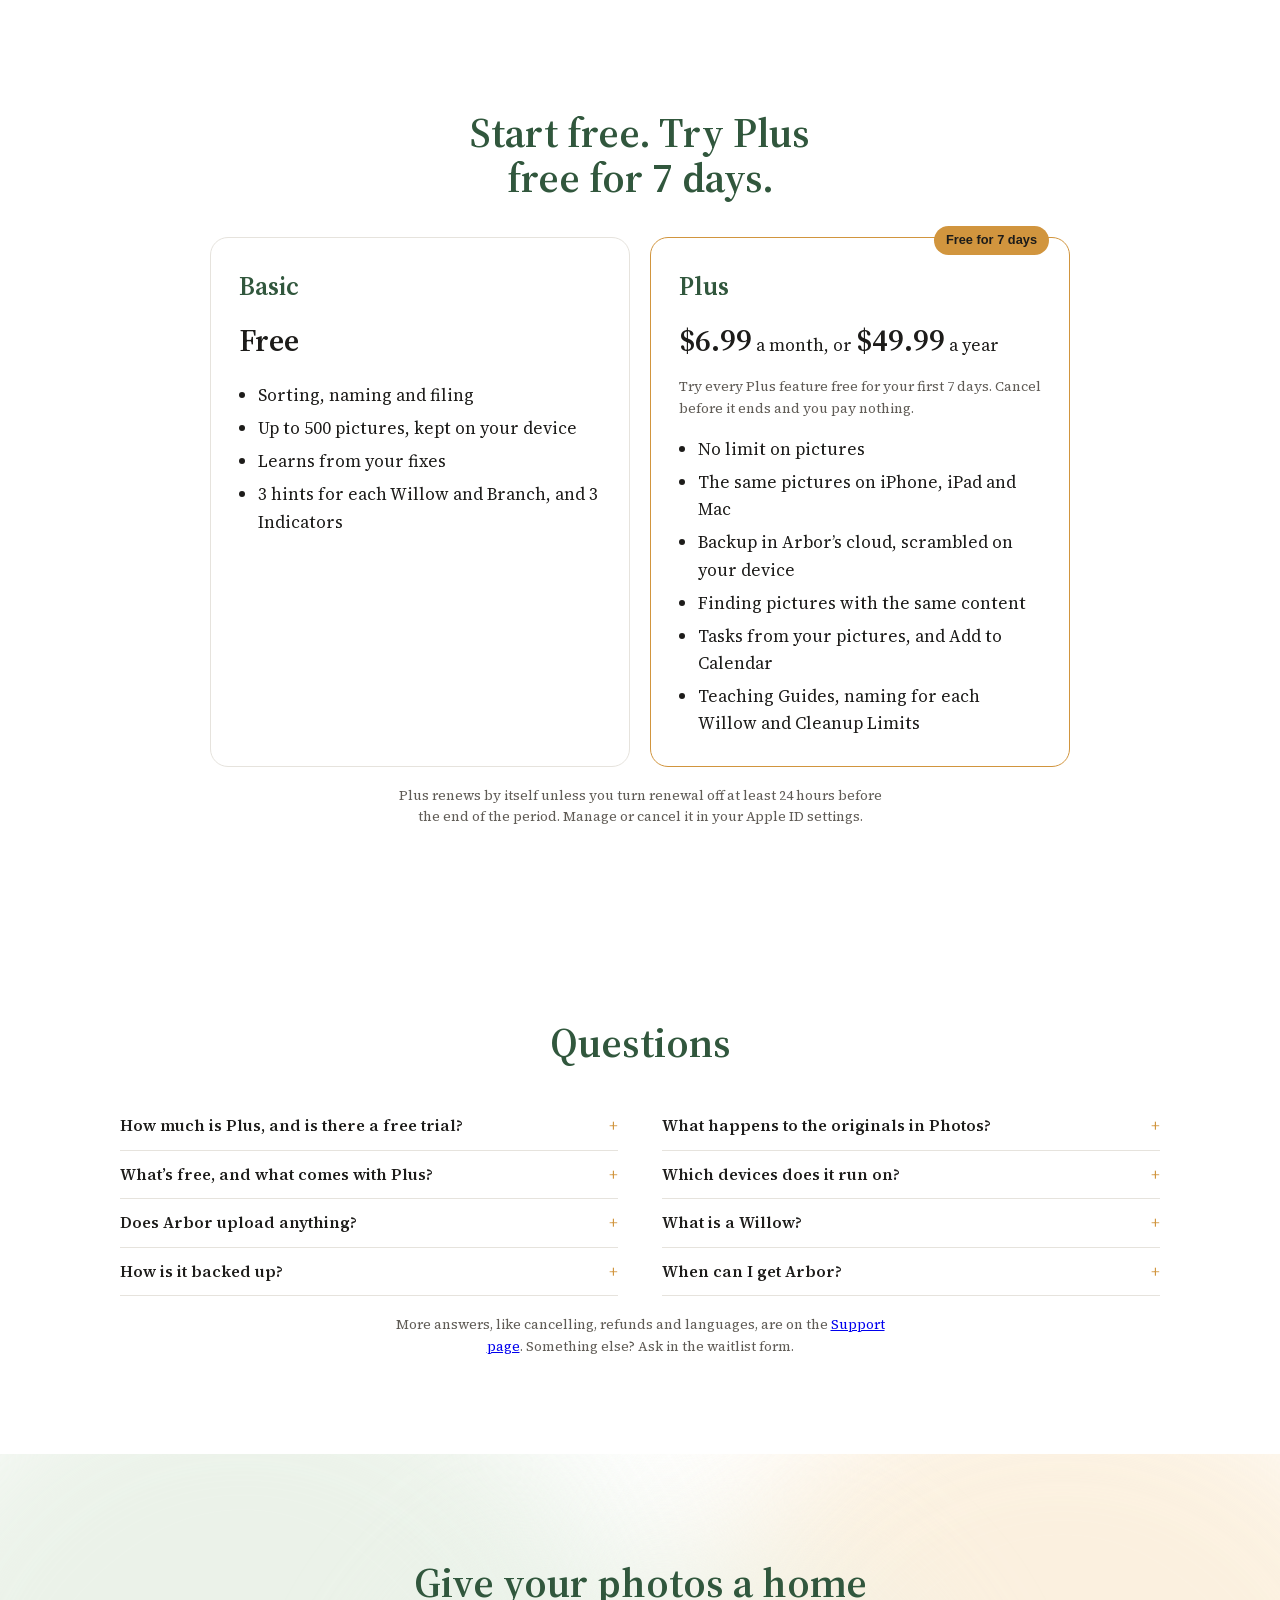
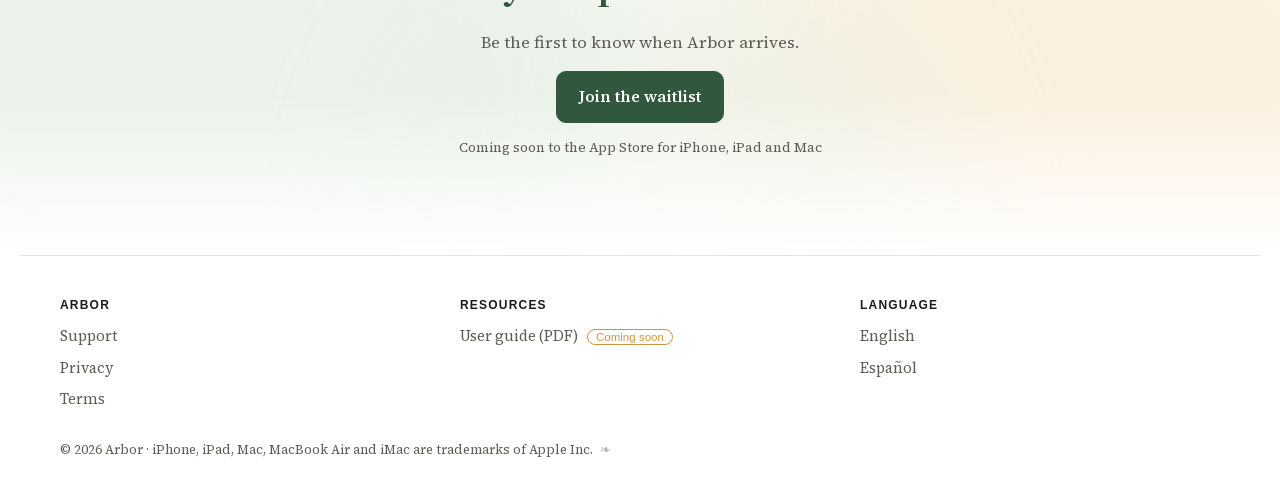
==== commit d5cb1c19: "Safari 26: color the clock strip from the page and a fixed top edge" ====
--- a/index.html
+++ b/index.html
@@ -28,9 +28,11 @@
 :root[data-theme="dark"] { --bg:#141513; --fg:#ecebe7; --muted:#a39e96; --line:#34352f; --green:#8fc59f; --gold:#e0ad5e; --on:#141513; color-scheme:dark }
 body { background:var(--bg); color:var(--fg); margin:0; }
 /* The strip behind the phone's clock takes the color of the top of the page (owner 17 Nov 2026: no black band above the header). */
-html { background:#f3f2e5; }
-@media (prefers-color-scheme: dark) { html:not([data-theme="light"]) { background:#21241a; } }
-html[data-theme="dark"] { background:#21241a; }
+html, body { background:#f3f2e5; }
+@media (prefers-color-scheme: dark) { html:not([data-theme="light"]), html:not([data-theme="light"]) body { background:#21241a; } }
+html[data-theme="dark"], html[data-theme="dark"] body { background:#21241a; }
+/* Safari 26 colors the clock strip from a fixed element touching the top edge, so keep a 1px one in the header color. */
+body::before { content:""; position:fixed; top:0; left:0; right:0; height:1px; background:inherit; z-index:30; pointer-events:none; }
 button:focus-visible, a:focus-visible { outline:2px solid var(--gold); outline-offset:2px; }
 .pill { position:fixed; right:max(16px, env(safe-area-inset-right, 0px)); bottom:calc(16px + env(safe-area-inset-bottom, 0px)); z-index:20; display:flex; flex-wrap:wrap; gap:8px; padding:8px; border-radius:14px; background:color-mix(in srgb, var(--bg) 88%, transparent); backdrop-filter:blur(10px); border:1px solid var(--line); box-shadow:0 8px 24px rgba(0,0,0,.12); max-width:calc(100vw - 32px); font-family:var(--apple); }
 .seg { display:flex; flex-wrap:wrap; gap:4px; }
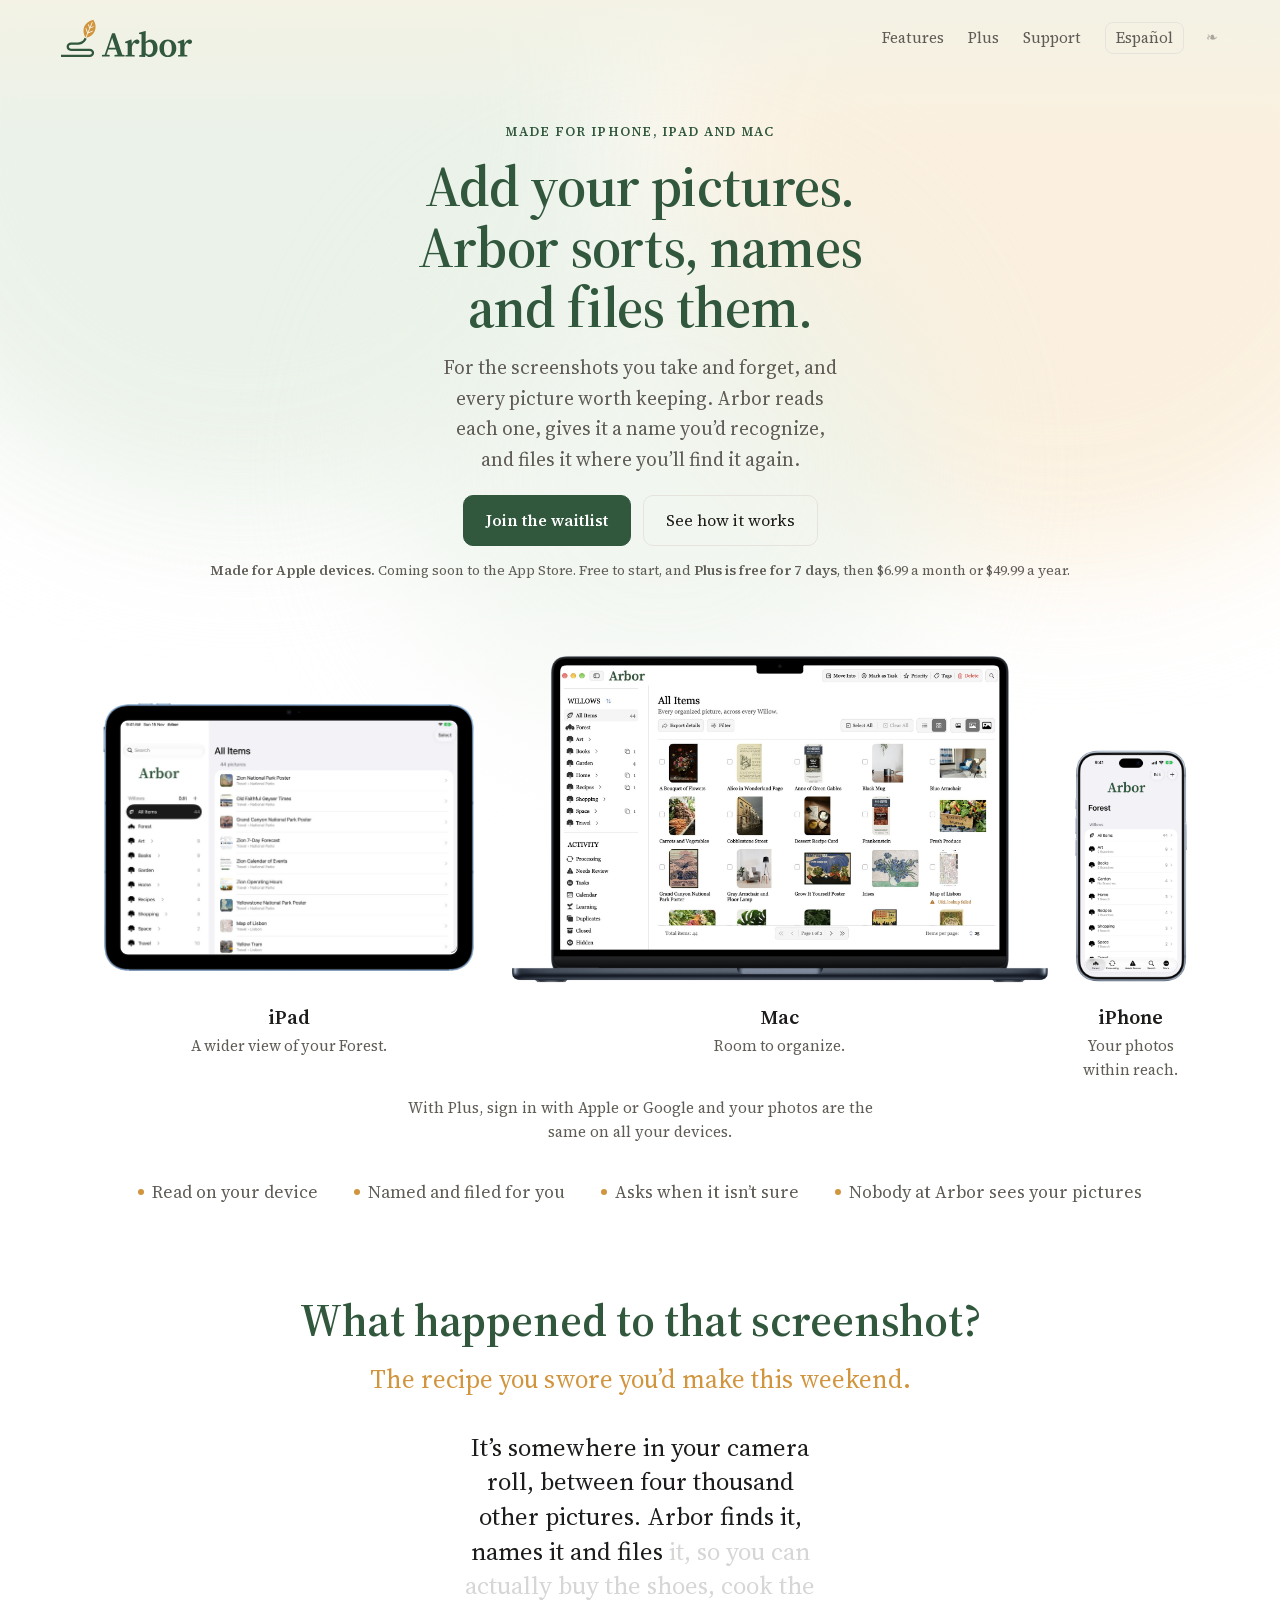
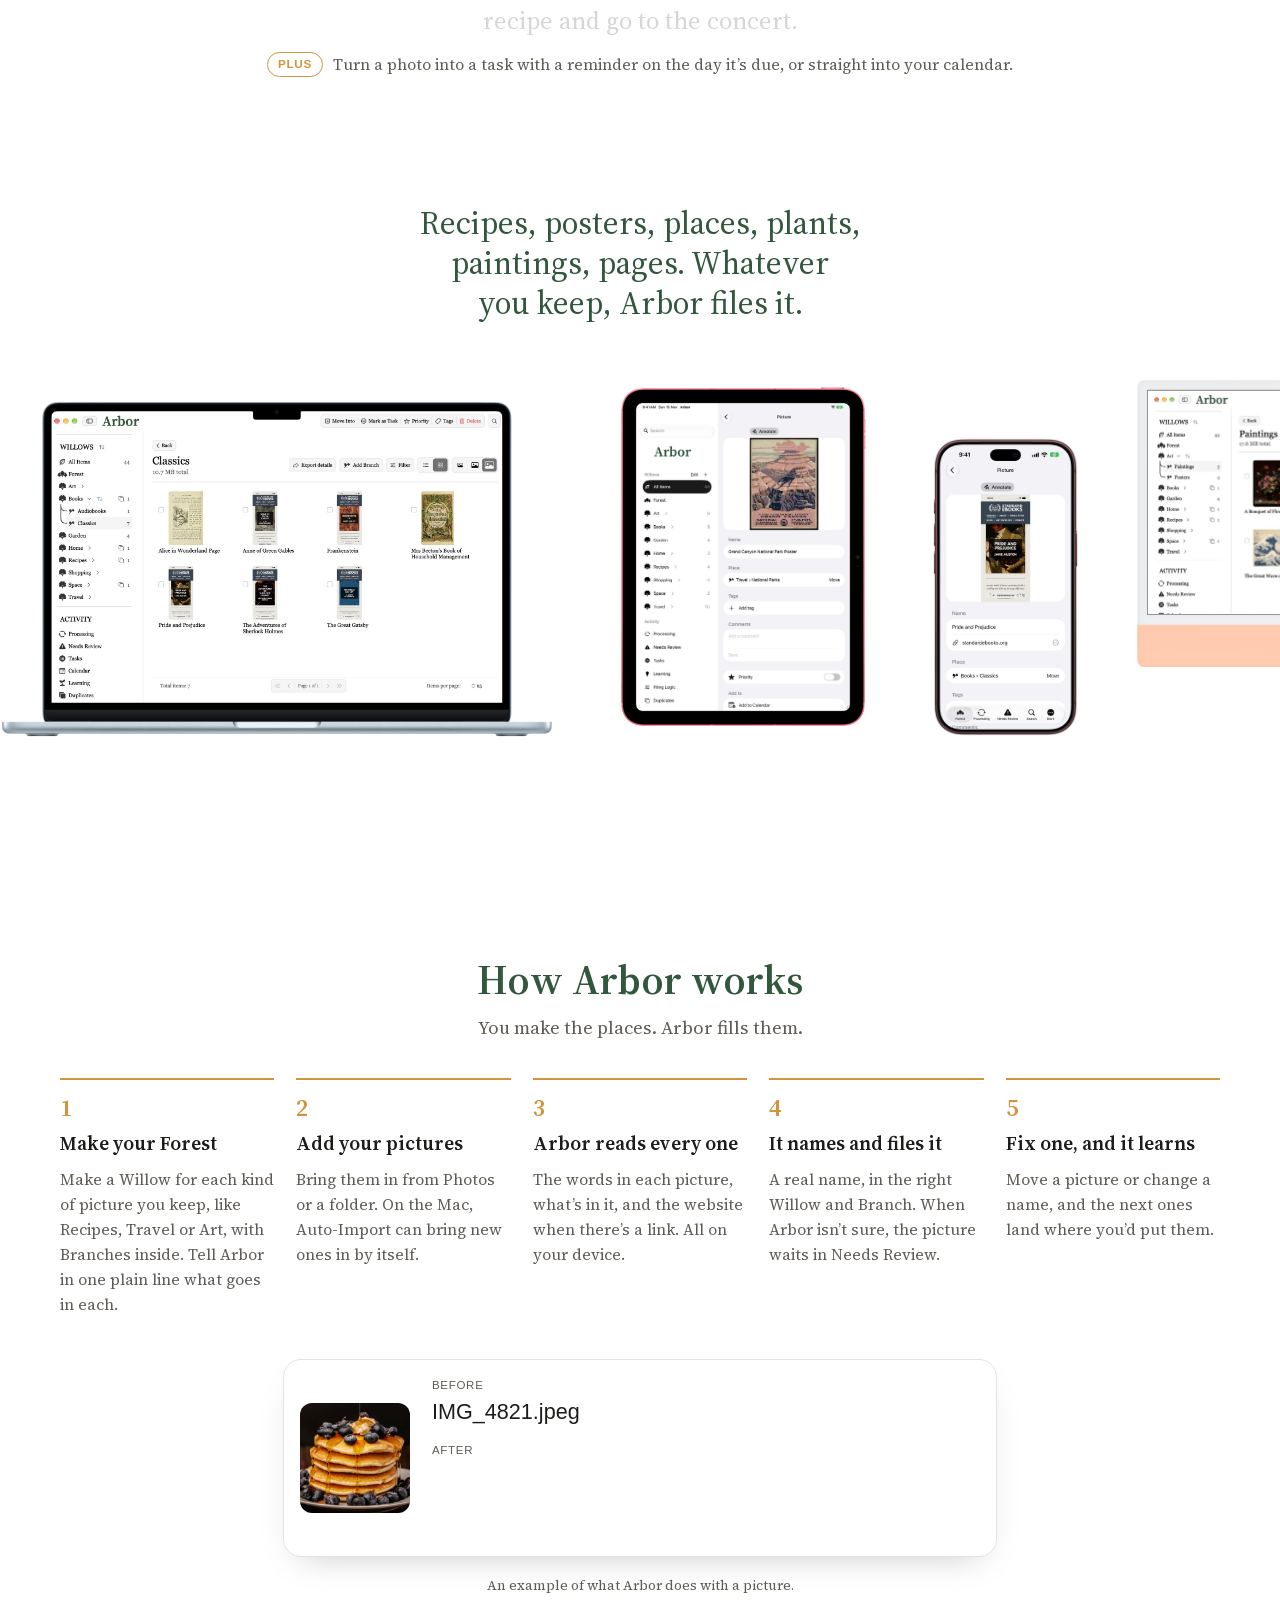
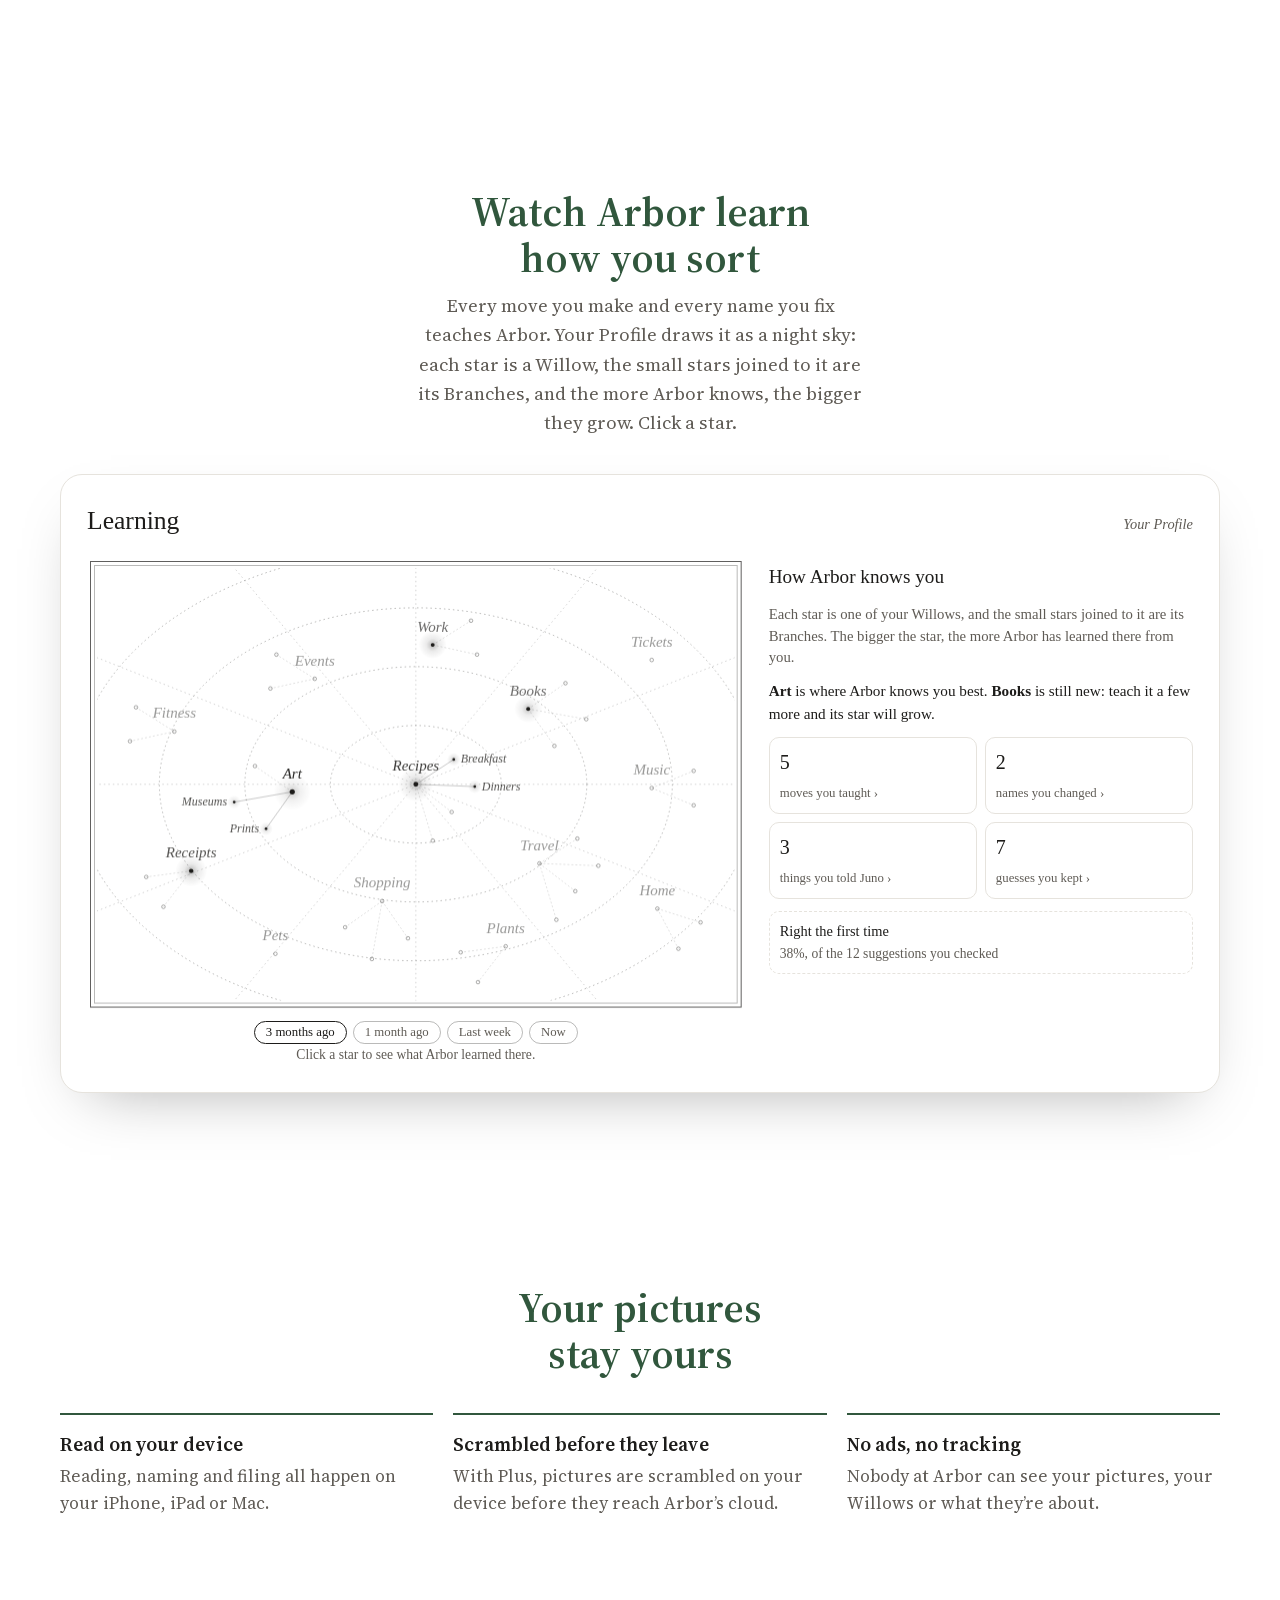
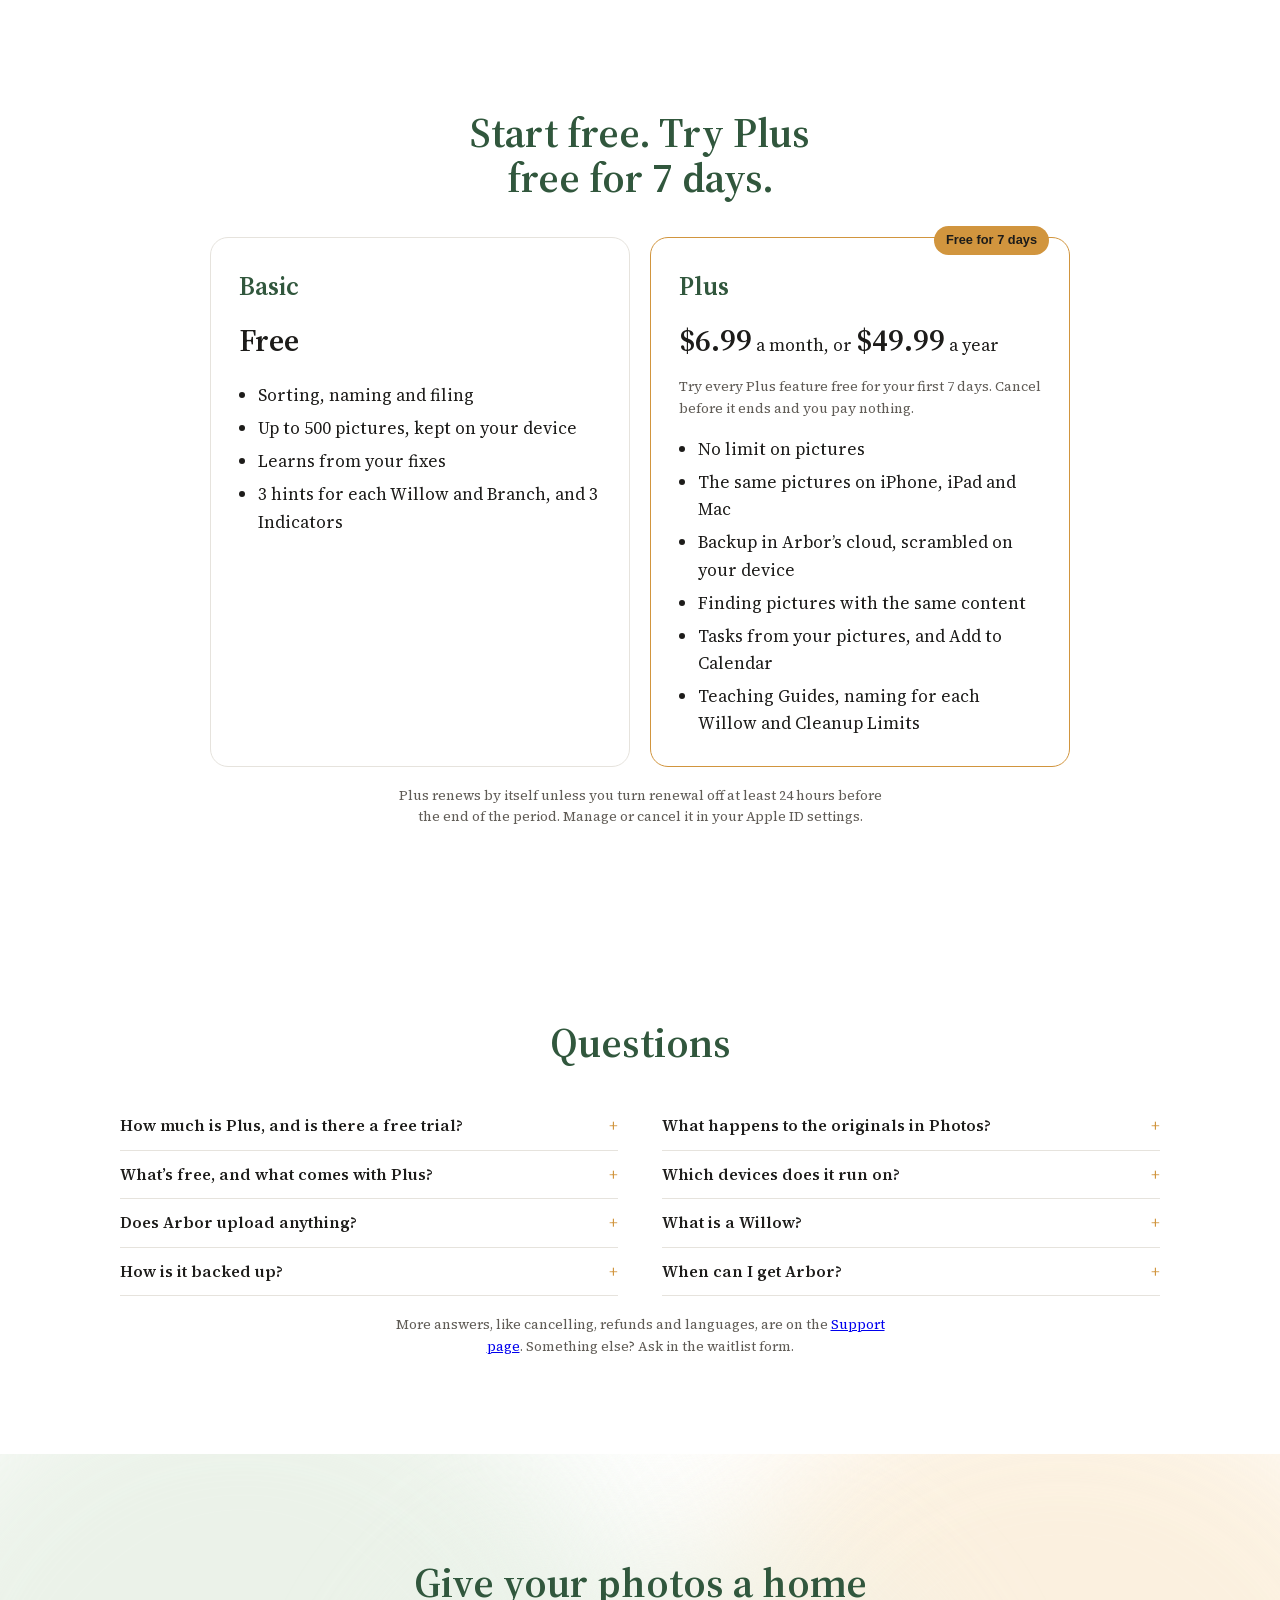
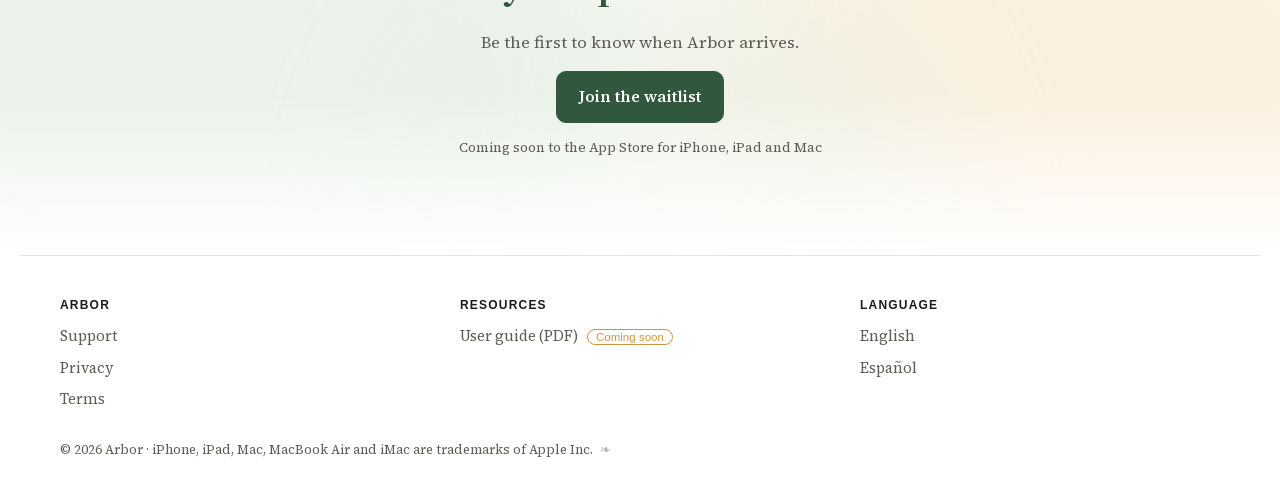
==== commit b08cda9b: "Search: page tags, sitemap, robots, app description, home pages readable without JavaScript" ====
--- a/index.html
+++ b/index.html
@@ -14,7 +14,6 @@
 <meta property="og:url" content="https://arborcurator.com/">
 <link rel="icon" href="img/icon.svg" type="image/svg+xml">
 <link rel="apple-touch-icon" href="img/apple-touch-icon.png">
-<link rel="alternate" hreflang="es" href="https://arborcurator.com/es/">
 <link rel="stylesheet" href="fonts/fonts.css">
 <style>
 /* Layout: Arbor's home page itself, full width. Motion lives in the page (a drifting color wash, a moving strip of
@@ -337,9 +336,16 @@
 .tend{color:inherit;text-decoration:none;opacity:.45;margin-left:4px}.tend:hover{opacity:.9}
 .links .tend-top{opacity:.5;font-size:.95em;padding-inline:2px;margin-left:-4px}.links .tend-top:hover{opacity:.8}
 </style>
+<!-- search tags -->
+<link rel="canonical" href="https://arborcurator.com/">
+<link rel="alternate" hreflang="en" href="https://arborcurator.com/">
+<link rel="alternate" hreflang="es" href="https://arborcurator.com/es/">
+<link rel="alternate" hreflang="x-default" href="https://arborcurator.com/">
+<script type="application/ld+json">{"@context": "https://schema.org", "@graph": [{"@type": "Organization", "@id": "https://arborcurator.com/#org", "name": "Arbor", "url": "https://arborcurator.com/", "logo": "https://arborcurator.com/img/apple-touch-icon.png"}, {"@type": "WebSite", "@id": "https://arborcurator.com/#site", "name": "Arbor", "url": "https://arborcurator.com/", "inLanguage": ["en", "es"], "publisher": {"@id": "https://arborcurator.com/#org"}}, {"@type": "SoftwareApplication", "name": "Arbor", "applicationCategory": "PhotographyApplication", "operatingSystem": "iOS, iPadOS, macOS", "url": "https://arborcurator.com/", "inLanguage": "en", "description": "Arbor organizes your photos on iPhone, iPad and Mac, screenshots included: it reads each one, gives it a name you'd recognize, and files it where you'll find it again.", "publisher": {"@id": "https://arborcurator.com/#org"}}]}</script>
+<!-- /search tags -->
 </head>
 <body>
-<div id="view"></div>
+<div id="view"><!-- drawn copy for search engines --><div class="site c-a f-b"><div class="top"><div class="wash" aria-hidden="true"><i></i><i></i><i></i></div><div class="in nav"><a class="brand" href="./"><svg class="lockup" viewBox="36 306 782 234" role="img" aria-label="Arbor"><g id="Layer_1" data-name="Layer 1"><path class="lg" d="M281.29857,522.33137l20.69945-3.05952h3.85523l20.86755,3.05952v9.58225H281.29857Zm59.36919-126.393H357.3997l46.39577,135.97527H376.73685L338.87774,416.15817l6.18978-5.24025-40.26764,120.9957H293.939ZM317.7733,479.502h55.07911l3.93766,10.657h-62.356Zm37.19255,43.05392,24.35543-3.05952h8.9475l25.74434,3.05952v9.35769H354.96585Z"></path><path class="lg" d="M431.962,489.07387V478.28833c0-11.2191-.20379-16.42041-.61268-24.58l-14.37208-1.83675v-7.58844L451.085,431.36879l3.28408,2.11453,2.14958,25.27575v30.3148c0,12.64826.20379,33.6599.61138,42.83975H431.34931C431.7582,522.73377,431.962,501.72213,431.962,489.07387Zm-13.3531,34.50234,20.94154-4.0798h12.91566l20.94284,4.0798v8.33741h-54.8Zm26.22982-61.742h13.49978l-3.90195,3.52422c5.03126-22.041,18.37268-33.9896,30.48355-33.9896,7.4132,0,14.05794,3.90455,16.13094,11.05425-.22456,10.11185-5.01958,15.79085-13.17916,15.79085-5.44016,0-9.76658-2.43515-14.03718-7.21719l-5.73222-6.26442,9.09678.50624c-9.9522,5.92822-17.2953,16.4282-20.93894,30.33817l-11.4216-.749Z"></path><path class="lg" d="M499.46221,523.65149l20.534-4.08109-7.63,12.41851c.40758-9.17986.61138-30.19149.61138-42.83975V401.26168l-14.7602-1.81469v-7.88828l36.44033-9.17985,3.08029,1.85622-.81518,28.74285v35.04881l.61138,2.65193v65.79327l-3.61249,17.93135-34.45949-2.41438Zm81.235-40.31762c0-25.19267-9.46413-37.45022-23.24559-37.45022-9.06563,0-18.61283,7.30676-29.31141,18.15591l-1.83545-3.52292c11.7565-19.97319,25.16671-29.14785,41.1354-29.14785,21.92287,0,39.35836,18.11437,39.35836,50.80332,0,32.16453-19.2995,52.618-42.719,52.618-15.43778,0-27.1125-7.97785-37.02575-29.11929l1.83545-3.56316c9.4849,12.34061,18.104,18.39345,27.91729,18.39345C570.07127,520.50111,580.69716,508.52654,580.69716,483.33387Z"></path><path class="lg" d="M617.96954,483.07556c0-32.5903,22.82632-51.70677,49.20671-51.70677,26.12208,0,49.20671,18.89191,49.20671,51.70677,0,32.81615-21.81253,51.71455-49.20671,51.71455C639.44847,534.79011,617.96954,515.66715,617.96954,483.07556Zm71.81755.22456c0-28.15873-8.083-42.0025-22.61084-42.0025-14.78616,0-22.61084,13.84377-22.61084,42.0025,0,28.23532,7.82468,41.56116,22.61084,41.56116C681.70409,524.86128,689.78709,511.53544,689.78709,483.30012Z"></path><path class="lg" d="M739.5922,489.07387V478.28833c0-11.2191-.20509-16.42041-.61268-24.58l-14.37337-1.83675v-7.58844l34.109-12.91436,3.28408,2.11453,2.14826,25.27575v30.3148c0,12.64826.20511,33.6599.6127,42.83975H738.97952C739.38711,522.73377,739.5922,501.72213,739.5922,489.07387Zm-13.3531,34.50234,20.94154-4.0798H760.0963l20.94283,4.0798v8.33741h-54.8Zm26.22982-61.742H765.9687l-3.902,3.52422c5.03-22.041,18.37268-33.9896,30.48355-33.9896,7.41319,0,14.05794,3.90455,16.13094,11.05425-.22456,10.11185-5.01958,15.79085-13.17916,15.79085-5.44146,0-9.76658-2.43515-14.03718-7.21719l-5.73222-6.26442,9.09678.50624c-9.9522,5.92822-17.2966,16.4282-20.94024,30.33817l-11.4203-.749Z"></path><path class="lg" d="M209.43948,534.79011H41.71246V521.498h167.727c7.1471,0,12.96174-5.15329,12.96174-11.4865s-5.81464-11.4852-12.96174-11.4852H100.51116c-14.30458,0-25.9423-10.98675-25.9423-24.49043s11.63772-24.49042,25.9423-24.49042l34.96509-.08827c.06555-.0013.13759.0013.20639.0026.29076-.0039,31.07351.47249,41.3327-22.028l2.75707-6.04765,12.094,5.51415-2.75707,6.04764c-13.69969,30.0487-50.85265,29.85659-53.68825,29.80337l-34.893.08826c-6.992,0-12.66708,5.02348-12.66708,11.19833s5.6751,11.19833,12.65021,11.19833H209.43948c14.47657,0,26.25384,11.11526,26.25384,24.7773C235.69332,523.67486,223.91605,534.79011,209.43948,534.79011Z"></path><path class="lo" d="M230.95687,315.60359c-23.95481,4.64858-44.05653,18.99512-53.085,40.75359-8.632,20.80289-5.28689,44.02136,6.95858,63.72282l10.58021-25.49809-10.25953-27.10745a2.56318,2.56318,0,1,1,4.794-1.81577l8.33208,22.01485,9.0621-21.83947-7.67059-20.26719a2.56318,2.56318,0,1,1,4.794-1.81577l5.74318,15.17451,11.84078-28.536a2.56307,2.56307,0,1,1,4.73471,1.96462l-11.84078,28.536,14.7993-6.65059a2.56319,2.56319,0,1,1,2.10014,4.67644L212.074,367.7987l-9.062,21.8393,21.46977-9.64863a2.56318,2.56318,0,1,1,2.10013,4.67643l-26.43654,11.88073-10.58017,25.498c22.5963-5.24407,41.397-19.27345,50.0289-40.07625C248.62257,360.20982,244.58313,335.84611,230.95687,315.60359Z"></path></g></svg></a><nav class="links"><a class="hide" href="#features" data-go="features">Features</a><a class="hide" href="#plans" data-go="plans">Plus</a><a href="support/">Support</a><a class="lang" href="es/" hreflang="es">Español</a><a href="tend/" class="tend tend-top" aria-label="Owner">❧</a></nav></div><div class="in hero"><div class="for">Made for iPhone, iPad and Mac</div><h1 class="h1"><span style="animation-delay:0s">Add</span> <span style="animation-delay:0.07s">your</span> <span style="animation-delay:0.14s">pictures.</span> <span style="animation-delay:0.21000000000000002s">Arbor</span> <span style="animation-delay:0.28s">sorts,</span> <span style="animation-delay:0.35000000000000003s">names</span> <span style="animation-delay:0.42000000000000004s">and</span> <span style="animation-delay:0.49000000000000005s">files</span> <span style="animation-delay:0.56s">them.</span></h1><p class="sub">For the screenshots you take and forget, and every picture worth keeping. Arbor reads each one, gives it a name you’d recognize, and files it where you’ll find it again.</p><div class="btns"><button type="button" class="btn" data-wait="">Join the waitlist</button><button type="button" class="btn ghost" data-go="how">See how it works</button></div><div class="small"><b>Made for Apple devices.</b> Coming soon to the App Store. Free to start, and <b>Plus is free for 7 days</b>, then $6.99 a month or $49.99 a year.</div></div><div class="devices"><div class="dev ipadl"><div class="screen"><img src="img/screens/ipad-landscape-all-items.jpg" alt="Arbor on iPad: every picture with its Willow and Branch" loading="lazy"></div><img class="frame" src="frames/c/ipad-blue-landscape.png" alt="iPad showing Arbor"></div><div class="dev mac"><div class="screen"><img src="img/screens/mac-all-items-grid.jpg" alt="Arbor on a Mac: All Items, every picture with its name" loading="lazy"></div><img class="frame" src="frames/c/macbook-midnight.png" alt="MacBook Air showing Arbor"></div><div class="dev iphone"><div class="screen"><img src="img/screens/iphone-forest.jpg" alt="Arbor on iPhone: the Forest with its Willows" loading="lazy"></div><img class="frame" src="frames/c/iphone-glacier.png" alt="iPhone showing Arbor"></div></div><div class="devcaps"><div class="cap-ipad"><b>iPad</b><span>A wider view of your Forest.</span></div><div class="cap-mac"><b>Mac</b><span>Room to organize.</span></div><div class="cap-iphone"><b>iPhone</b><span>Your photos within reach.</span></div></div><p class="syncline">With Plus, sign in with Apple or Google and your photos are the same on all your devices.</p></div><div class="in proof"><span><i></i>Read on your device</span><span><i></i>Named and filed for you</span><span><i></i>Asks when it isn’t sure</span><span><i></i>Nobody at Arbor sees your pictures</span></div><section class="sec in hook"><p class="hook-q">What happened to that screenshot?</p><div class="hook-rot" aria-live="off"><span class="on">The shoes you screenshotted six weeks ago.</span><span>The recipe you swore you’d make this weekend.</span><span>The concert date a friend sent you.</span><span>The Wi-Fi password from the rental.</span><span>The book someone told you to read.</span></div><p class="hook-p" data-split="1"><span class="w">It’s</span> <span class="w">somewhere</span> <span class="w">in</span> <span class="w">your</span> <span class="w">camera</span> <span class="w">roll,</span> <span class="w">between</span> <span class="w">four</span> <span class="w">thousand</span> <span class="w">other</span> <span class="w">pictures.</span> <span class="w">Arbor</span> <span class="w">finds</span> <span class="w">it,</span> <span class="w">names</span> <span class="w">it</span> <span class="w">and</span> <span class="w">files</span> <span class="w">it,</span> <span class="w">so</span> <span class="w">you</span> <span class="w">can</span> <span class="w">actually</span> <span class="w">buy</span> <span class="w">the</span> <span class="w">shoes,</span> <span class="w">cook</span> <span class="w">the</span> <span class="w">recipe</span> <span class="w">and</span> <span class="w">go</span> <span class="w">to</span> <span class="w">the</span> <span class="w">concert.</span></p><p class="hook-plus"><span class="plus">PLUS</span> Turn a photo into a task with a reminder on the day it’s due, or straight into your calendar.</p></section><section class="sec show" id="features"><p class="show-cap in">Recipes, posters, places, plants, paintings, pages. Whatever you keep, Arbor files it.</p><div class="showrow" id="showrow" aria-label="Arbor on Apple devices"><div class="showtrack"><div class="sitem s-mac"><div class="dev mac"><div class="screen"><img src="img/screens/mac-books-classics.jpg" alt="Books, Classics: seven book pages on a Mac" loading="lazy"></div><img class="frame" src="frames/c/macbook-sky-blue.png" alt="MacBook Air showing Arbor"></div></div><div class="sitem s-ipad"><div class="dev ipad"><div class="screen"><img src="img/screens/ipad-picture-grandcanyon.jpg" alt="A Grand Canyon poster, named and filed in Travel" loading="lazy"></div><img class="frame" src="frames/c/ipad-pink-portrait.png" alt="iPad showing Arbor"></div></div><div class="sitem s-iphone"><div class="dev iphone"><div class="screen"><img src="img/screens/iphone-picture-pride.jpg" alt="Pride and Prejudice, named from the page, in Books" loading="lazy"></div><img class="frame" src="frames/c/iphone-burgundy.png" alt="iPhone showing Arbor"></div></div><div class="sitem s-imac"><div class="dev imac"><div class="screen"><img src="img/screens/mac-art-paintings.jpg" alt="Paintings in the Art Willow" loading="lazy"></div><img class="frame" src="frames/c/imac-orange.png" alt="iMac showing Arbor"></div></div><div class="sitem s-mini"><div class="dev mini"><div class="screen"><img src="img/screens/ipad-landscape-garden.jpg" alt="The Garden Willow on iPad mini" loading="lazy"></div><img class="frame" src="frames/c/mini-starlight-landscape.png" alt="iPad mini showing Arbor"></div></div><div class="sitem s-neo"><div class="dev neo"><div class="screen"><img src="img/screens/mac-travel-parks.jpg" alt="National park posters and screenshots in Travel" loading="lazy"></div><img class="frame" src="frames/c/neo-citrus.png" alt="MacBook Neo showing Arbor"></div></div><div class="sitem s-iphone"><div class="dev iphone"><div class="screen"><img src="img/screens/iphone-books-classics.jpg" alt="The Classics Branch on iPhone" loading="lazy"></div><img class="frame" src="frames/c/iphone-glacier.png" alt="iPhone showing Arbor"></div></div><div class="sitem s-imac"><div class="dev imac"><div class="screen"><img src="img/screens/mac-details-frankenstein.jpg" alt="A picture’s details: name, author, Willow and Branch" loading="lazy"></div><img class="frame" src="frames/c/imac-purple.png" alt="iMac showing Arbor"></div></div><div class="sitem s-minip"><div class="dev minip"><div class="screen"><img src="img/screens/ipad-all-items.jpg" alt="All Items on iPad mini" loading="lazy"></div><img class="frame" src="frames/c/mini-midnight-portrait.png" alt="iPad mini showing Arbor"></div></div><div class="sitem s-pro"><div class="dev pro"><div class="screen"><img src="img/screens/mac-shopping-market.jpg" alt="Market photos in Shopping" loading="lazy"></div><img class="frame" src="frames/c/pro-space-black.png" alt="MacBook Pro showing Arbor"></div></div><div class="sitem s-iphone"><div class="dev iphone"><div class="screen"><img src="img/screens/iphone-search-monstera.jpg" alt="Searching for monstera" loading="lazy"></div><img class="frame" src="frames/c/iphone-black.png" alt="iPhone showing Arbor"></div></div><div class="sitem s-neo"><div class="dev neo"><div class="screen"><img src="img/screens/mac-garden.jpg" alt="The Garden Willow on a Mac" loading="lazy"></div><img class="frame" src="frames/c/neo-indigo.png" alt="MacBook Neo showing Arbor"></div></div><div class="sitem s-iphone"><div class="dev iphone"><div class="screen"><img src="img/screens/iphone-all-items.jpg" alt="All Items on iPhone" loading="lazy"></div><img class="frame" src="frames/c/iphone-silver.png" alt="iPhone showing Arbor"></div></div><div class="sitem s-mac" aria-hidden="true"><div class="dev mac"><div class="screen"><img src="img/screens/mac-books-classics.jpg" alt="Books, Classics: seven book pages on a Mac" loading="lazy"></div><img class="frame" src="frames/c/macbook-sky-blue.png" alt="MacBook Air showing Arbor"></div></div><div class="sitem s-ipad" aria-hidden="true"><div class="dev ipad"><div class="screen"><img src="img/screens/ipad-picture-grandcanyon.jpg" alt="A Grand Canyon poster, named and filed in Travel" loading="lazy"></div><img class="frame" src="frames/c/ipad-pink-portrait.png" alt="iPad showing Arbor"></div></div><div class="sitem s-iphone" aria-hidden="true"><div class="dev iphone"><div class="screen"><img src="img/screens/iphone-picture-pride.jpg" alt="Pride and Prejudice, named from the page, in Books" loading="lazy"></div><img class="frame" src="frames/c/iphone-burgundy.png" alt="iPhone showing Arbor"></div></div><div class="sitem s-imac" aria-hidden="true"><div class="dev imac"><div class="screen"><img src="img/screens/mac-art-paintings.jpg" alt="Paintings in the Art Willow" loading="lazy"></div><img class="frame" src="frames/c/imac-orange.png" alt="iMac showing Arbor"></div></div><div class="sitem s-mini" aria-hidden="true"><div class="dev mini"><div class="screen"><img src="img/screens/ipad-landscape-garden.jpg" alt="The Garden Willow on iPad mini" loading="lazy"></div><img class="frame" src="frames/c/mini-starlight-landscape.png" alt="iPad mini showing Arbor"></div></div><div class="sitem s-neo" aria-hidden="true"><div class="dev neo"><div class="screen"><img src="img/screens/mac-travel-parks.jpg" alt="National park posters and screenshots in Travel" loading="lazy"></div><img class="frame" src="frames/c/neo-citrus.png" alt="MacBook Neo showing Arbor"></div></div><div class="sitem s-iphone" aria-hidden="true"><div class="dev iphone"><div class="screen"><img src="img/screens/iphone-books-classics.jpg" alt="The Classics Branch on iPhone" loading="lazy"></div><img class="frame" src="frames/c/iphone-glacier.png" alt="iPhone showing Arbor"></div></div><div class="sitem s-imac" aria-hidden="true"><div class="dev imac"><div class="screen"><img src="img/screens/mac-details-frankenstein.jpg" alt="A picture’s details: name, author, Willow and Branch" loading="lazy"></div><img class="frame" src="frames/c/imac-purple.png" alt="iMac showing Arbor"></div></div><div class="sitem s-minip" aria-hidden="true"><div class="dev minip"><div class="screen"><img src="img/screens/ipad-all-items.jpg" alt="All Items on iPad mini" loading="lazy"></div><img class="frame" src="frames/c/mini-midnight-portrait.png" alt="iPad mini showing Arbor"></div></div><div class="sitem s-pro" aria-hidden="true"><div class="dev pro"><div class="screen"><img src="img/screens/mac-shopping-market.jpg" alt="Market photos in Shopping" loading="lazy"></div><img class="frame" src="frames/c/pro-space-black.png" alt="MacBook Pro showing Arbor"></div></div><div class="sitem s-iphone" aria-hidden="true"><div class="dev iphone"><div class="screen"><img src="img/screens/iphone-search-monstera.jpg" alt="Searching for monstera" loading="lazy"></div><img class="frame" src="frames/c/iphone-black.png" alt="iPhone showing Arbor"></div></div><div class="sitem s-neo" aria-hidden="true"><div class="dev neo"><div class="screen"><img src="img/screens/mac-garden.jpg" alt="The Garden Willow on a Mac" loading="lazy"></div><img class="frame" src="frames/c/neo-indigo.png" alt="MacBook Neo showing Arbor"></div></div><div class="sitem s-iphone" aria-hidden="true"><div class="dev iphone"><div class="screen"><img src="img/screens/iphone-all-items.jpg" alt="All Items on iPhone" loading="lazy"></div><img class="frame" src="frames/c/iphone-silver.png" alt="iPhone showing Arbor"></div></div></div></div></section><section class="sec in" id="how"><div class="sec-head"><h2>How Arbor works</h2><p>You make the places. Arbor fills them.</p></div><ol class="how"><li class=""><span class="n">1</span><b>Make your Forest</b><p>Make a Willow for each kind of picture you keep, like Recipes, Travel or Art, with Branches inside. Tell Arbor in one plain line what goes in each.</p></li><li class=""><span class="n">2</span><b>Add your pictures</b><p>Bring them in from Photos or a folder. On the Mac, Auto-Import can bring new ones in by itself.</p></li><li class=""><span class="n">3</span><b>Arbor reads every one</b><p>The words in each picture, what’s in it, and the website when there’s a link. All on your device.</p></li><li class=""><span class="n">4</span><b>It names and files it</b><p>A real name, in the right Willow and Branch. When Arbor isn’t sure, the picture waits in Needs Review.</p></li><li class=""><span class="n">5</span><b>Fix one, and it learns</b><p>Move a picture or change a name, and the next ones land where you’d put them.</p></li></ol><div class="rename" id="rename" aria-label="IMG_4821.jpeg is scratched out and becomes Blueberry Pancakes, filed in Recipes, Breakfast"><img src="strip/unsplash-pancakes-1.jpg" alt=""><div class="names"><div class="tag">Before</div><span class="old">IMG_4821.jpeg<svg viewBox="0 0 200 40" preserveAspectRatio="none" aria-hidden="true"><path id="scribble" d=""></path></svg></span><div class="tag" style="margin-top:12px">After</div><div class="new" id="nm">Blueberry Pancakes<svg viewBox="0 0 200 12" preserveAspectRatio="none" aria-hidden="true"><path d="M3 8 C 50 3, 120 3, 197 7"></path></svg></div><br><span class="chip" id="chip">Recipes › Breakfast</span></div></div><p class="fine">An example of what Arbor does with a picture.</p></section><section class="sec in" id="learning"><div class="sec-head"><h2>Watch Arbor learn how you sort</h2><p>Every move you make and every name you fix teaches Arbor. Your Profile draws it as a night sky: each star is a Willow, the small stars joined to it are its Branches, and the more Arbor knows, the bigger they grow. Click a star.</p></div><div class="learnmock"><div class="lh"><b>Learning</b><span>Your Profile</span></div><div class="lgrid"><div><canvas id="sky" role="img" aria-label="A star chart of Willows and their Branches, growing as Arbor learns"></canvas><div class="times" id="times"><button type="button" data-ring="0" aria-pressed="true">3 months ago</button><button type="button" data-ring="1" aria-pressed="false">1 month ago</button><button type="button" data-ring="2" aria-pressed="false">Last week</button><button type="button" data-ring="3" aria-pressed="false">Now</button></div><p class="lhint">Click a star to see what Arbor learned there.</p></div><div class="lside" id="lside"><h4>How Arbor knows you</h4><p class="exp">Each star is one of your Willows, and the small stars joined to it are its Branches. The bigger the star, the more Arbor has learned there from you.</p><p class="best"><b>Art</b> is where Arbor knows you best. <b>Books</b> is still new: teach it a few more and its star will grow.</p><div class="lstats"><div><b>5</b><span>moves you taught ›</span></div><div><b>2</b><span>names you changed ›</span></div><div><b>3</b><span>things you told Juno ›</span></div><div><b>7</b><span>guesses you kept ›</span></div></div><div class="lfirst">Right the first time<span>38%, of the 12 suggestions you checked</span></div></div></div></div></section><section class="sec in"><div class="sec-head"><h2>Your pictures stay yours</h2></div><div class="private"><div class=""><b>Read on your device</b><p>Reading, naming and filing all happen on your iPhone, iPad or Mac.</p></div><div class=""><b>Scrambled before they leave</b><p>With Plus, pictures are scrambled on your device before they reach Arbor’s cloud.</p></div><div class=""><b>No ads, no tracking</b><p>Nobody at Arbor can see your pictures, your Willows or what they’re about.</p></div></div></section><section class="sec in" id="plans"><div class="sec-head"><h2>Start free. Try Plus free for 7 days.</h2></div><div class="plans"><div class="plan"><h3>Basic</h3><div class="price"><b>Free</b></div><ul><li>Sorting, naming and filing</li><li>Up to 500 pictures, kept on your device</li><li>Learns from your fixes</li><li>3 hints for each Willow and Branch, and 3 Indicators</li></ul></div><div class="plan plusc"><span class="trial">Free for 7 days</span><h3>Plus</h3><div class="price"><b>$6.99</b> a month, or <b>$49.99</b> a year</div><div class="small">Try every Plus feature free for your first 7 days. Cancel before it ends and you pay nothing.</div><ul><li>No limit on pictures</li><li>The same pictures on iPhone, iPad and Mac</li><li>Backup in Arbor’s cloud, scrambled on your device</li><li>Finding pictures with the same content</li><li>Tasks from your pictures, and Add to Calendar</li><li>Teaching Guides, naming for each Willow and Cleanup Limits</li></ul></div></div><p class="fine">Plus renews by itself unless you turn renewal off at least 24 hours before the end of the period. Manage or cancel it in your Apple ID settings.</p></section><section class="sec in" id="questions"><div class="sec-head"><h2>Questions</h2></div><div class="qs"><details><summary>How much is Plus, and is there a free trial?</summary><p>Plus is free for your first 7 days, then $6.99 a month or $49.99 a year. Cancel before the 7 days end and you pay nothing. One subscription covers your iPhone, iPad and Mac.</p></details><details><summary>What’s free, and what comes with Plus?</summary><p>Basic is free: sorting, naming and filing, learning from your fixes, and up to 500 photos on one device. Plus adds no limit, the same Forest on all your devices, backup, tasks and calendar events, finding the same content saved twice, Teaching Guides and more.</p></details><details><summary>Does Arbor upload anything?</summary><p>Not on Basic: everything stays on your device. With Plus, everything is scrambled on your device before it goes to Arbor’s cloud, so nobody at Arbor can see it.</p></details><details><summary>How is it backed up?</summary><p>With Plus, your Forest is backed up in Arbor’s cloud. On a new device, sign in with the same Apple or Google account and everything comes back. Basic doesn’t back up, so keep your device’s own backup on.</p></details><details><summary>What happens to the originals in Photos?</summary><p>On iPhone and iPad, the originals stay in Photos if you want them to. On the Mac, they move into Arbor so they aren’t in two places, and your Mac asks first.</p></details><details><summary>Which devices does it run on?</summary><p>Apple devices only: iPhone and iPad with iOS 26 or later, and a Mac with macOS 26.5 or later. Not Android or Windows yet.</p></details><details><summary>What is a Willow?</summary><p>Your Forest holds everything. Willows are the big groups, like Recipes or Travel. Branches grow inside them, like Desserts or Lisbon.</p></details><details><summary>When can I get Arbor?</summary><p>Arbor is coming to the App Store soon. Join the waitlist and we’ll write to you when it’s ready.</p></details></div><p class="fine">More answers, like cancelling, refunds and languages, are on the <a href="support/">Support page</a>. Something else? Ask in the waitlist form.</p></section><section class="end"><div class="wash" aria-hidden="true" style="inset:0"><i></i><i></i><i></i></div><h2>Give your photos a home</h2><p class="small" style="font-size:1.05rem">Be the first to know when Arbor arrives.</p><button type="button" class="btn" data-wait="">Join the waitlist</button><div class="small">Coming soon to the App Store for iPhone, iPad and Mac</div></section><div class="in foot"><div class="fcol"><b>Arbor</b><a href="support/">Support</a><a href="privacy/">Privacy</a><a href="terms/">Terms</a></div><div class="fcol"><b>Resources</b><span>User guide (PDF) <i class="soon">Coming soon</i></span></div><div class="fcol"><b>Language</b><a href="./" aria-current="page">English</a><a href="es/" hreflang="es" lang="es">Español</a></div><p class="fine2">© 2026 Arbor · iPhone, iPad, Mac, MacBook Air and iMac are trademarks of Apple Inc. <a href="tend/" class="tend" aria-label="Owner" title="">❧</a></p></div><div class="wl-back" id="wl" hidden=""><form class="wl" id="wlform" novalidate=""><h3>Join the waitlist</h3><p class="lead">We’ll write when Arbor is ready. Arbor is made for Apple devices.</p><div class="row"><label class="f" for="wl-first">First name<input type="text" id="wl-first" autocomplete="given-name"></label><label class="f" for="wl-last">Last name<input type="text" id="wl-last" autocomplete="family-name"></label></div><label class="f" for="wl-email">Email<input type="email" id="wl-email" autocomplete="email" aria-describedby="wl-email-tip"></label><p class="note" id="wl-email-tip">Use the email on your Apple Account, the one your iPhone, iPad or Mac is signed in with. That’s where we’ll write when Arbor is ready.</p><fieldset><legend>Which Apple devices would you use it on?</legend><div class="boxes"><label><input type="checkbox" id="wl-d0" value="iPhone">iPhone</label><label><input type="checkbox" id="wl-d1" value="iPad">iPad</label><label><input type="checkbox" id="wl-d2" value="MacBook">MacBook</label></div></fieldset><label class="f" for="wl-note">Question or comment (optional)<textarea id="wl-note" rows="2"></textarea></label><input type="text" id="wl-web" tabindex="-1" autocomplete="off" aria-hidden="true" style="position:absolute;left:-9999px;width:1px;height:1px"><p class="err" id="wl-err" role="alert"></p><div class="acts"><button type="button" class="btn ghost" data-close="">Cancel</button><button type="submit" class="btn">Join</button></div><p class="note">Only used to tell you when Arbor is ready. <a href="leave/">Leave the list</a> anytime.</p></form></div></div><!-- /drawn copy --></div>
 
 <script>
 (function () {
